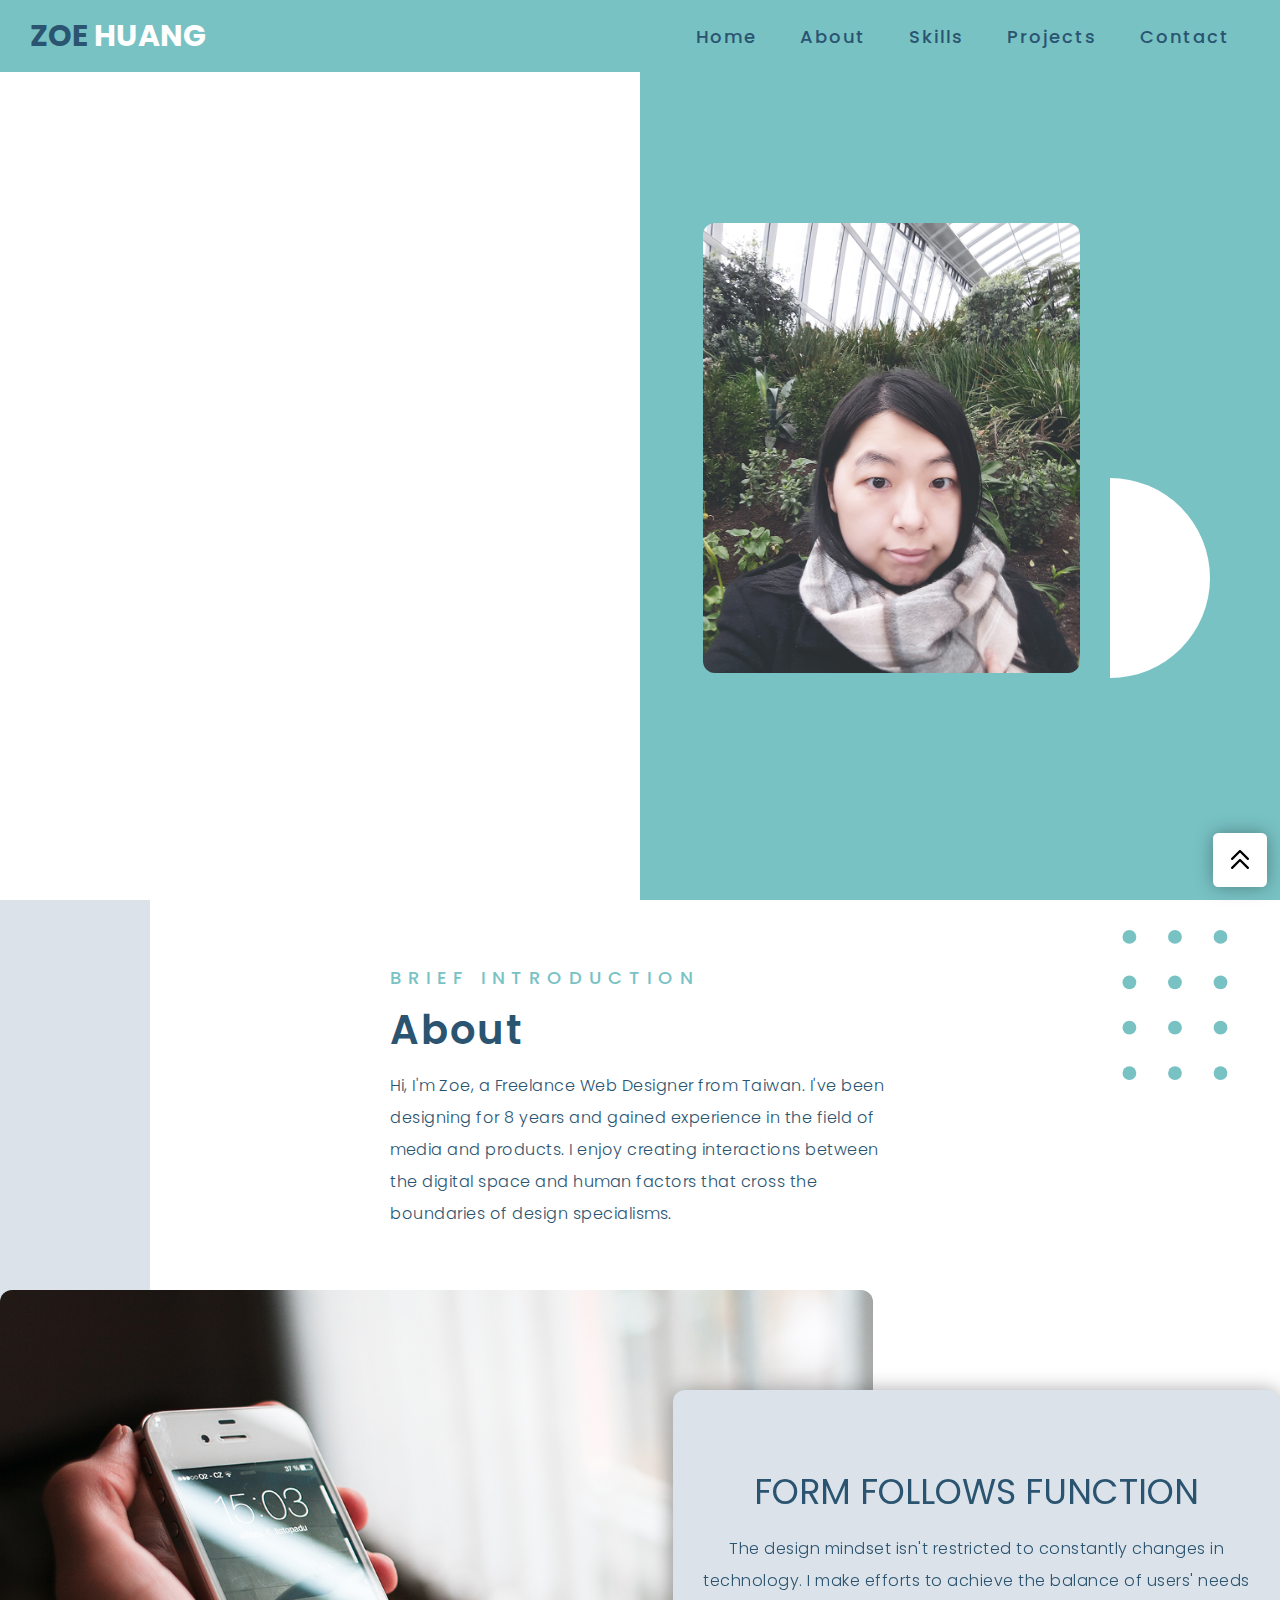
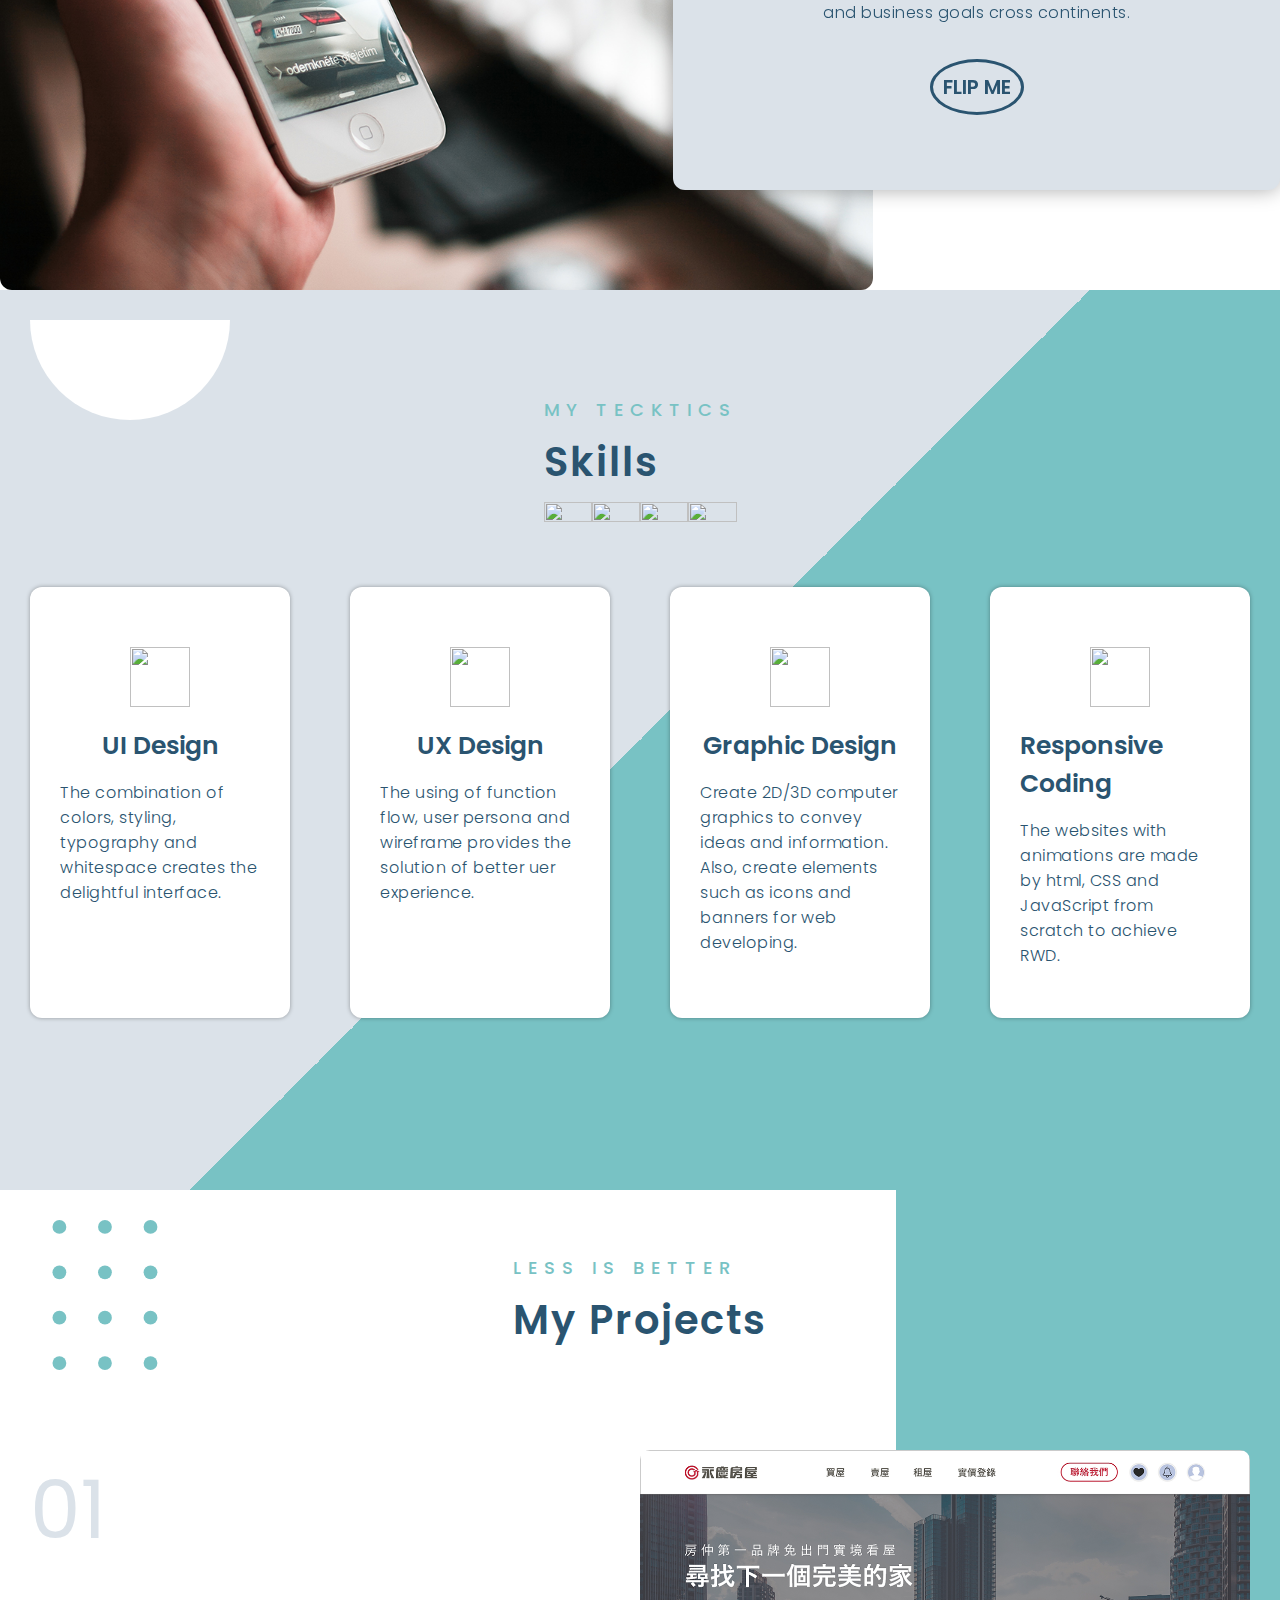
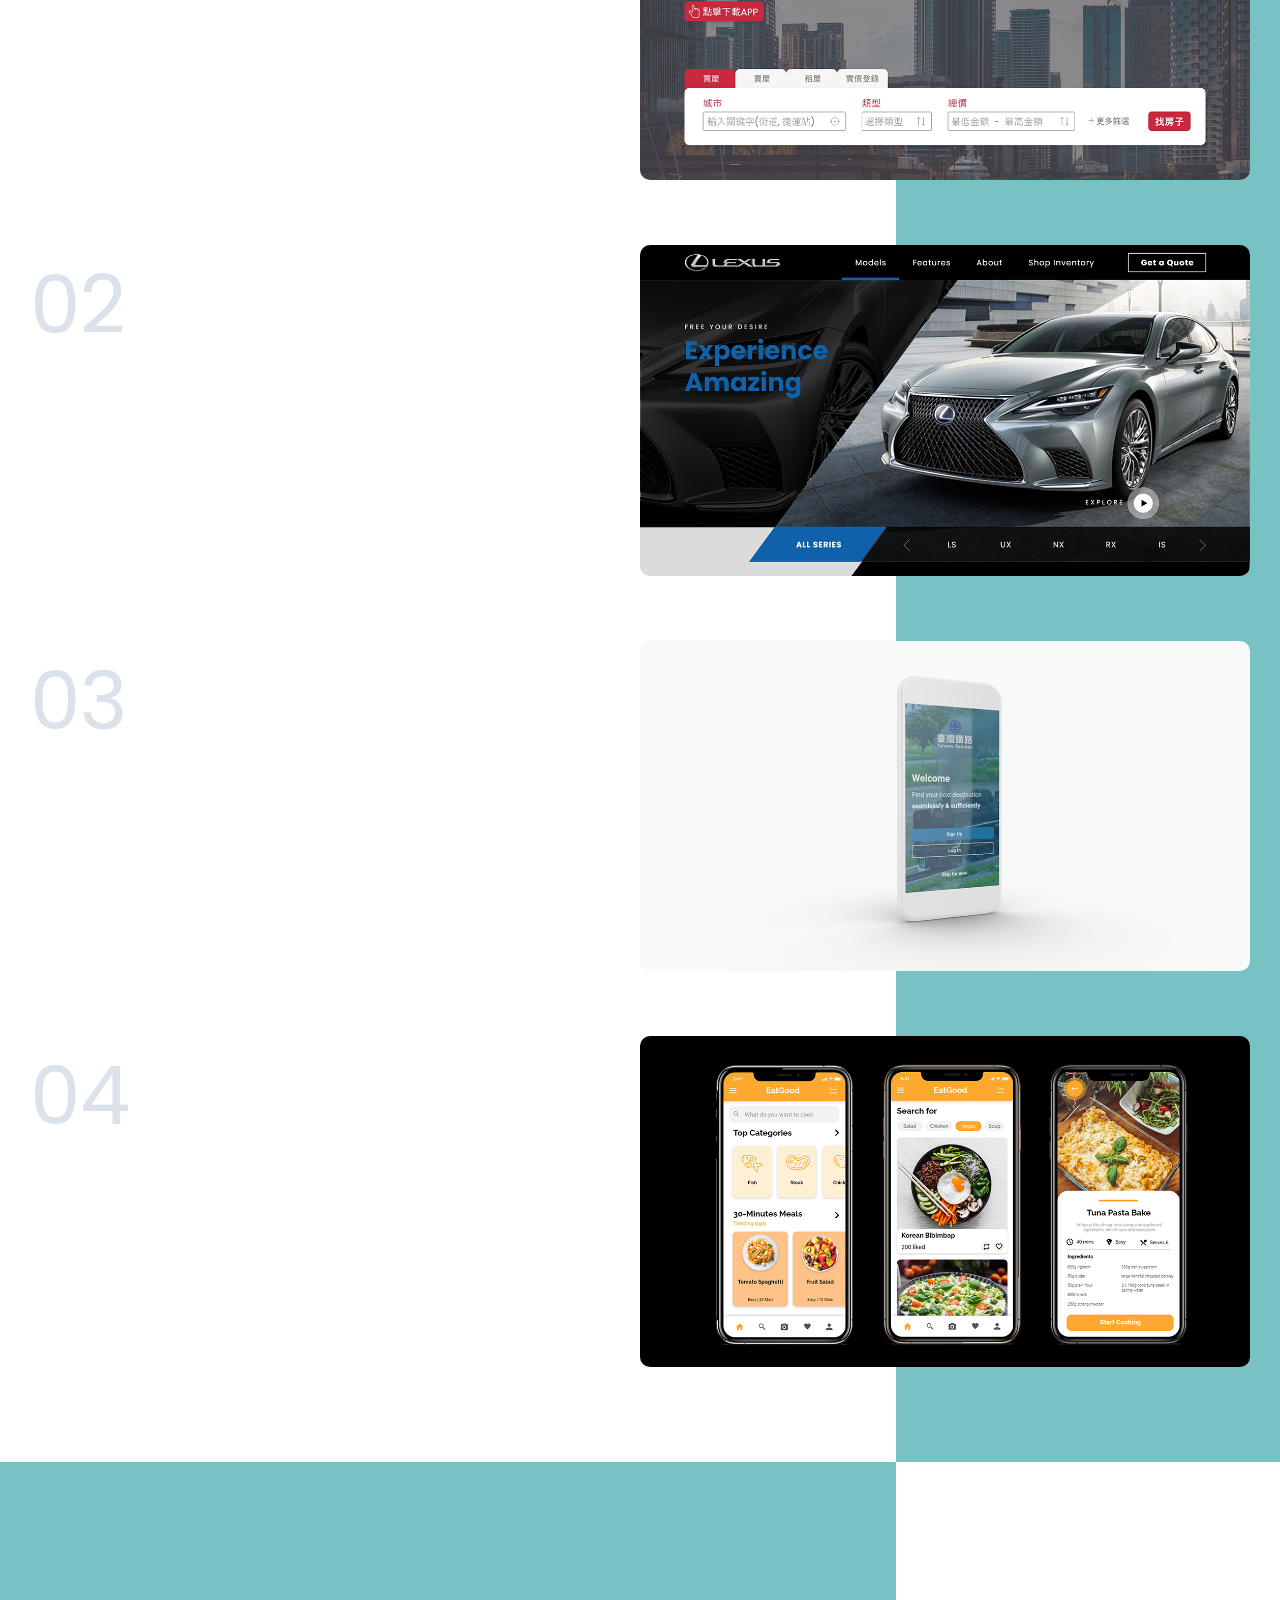
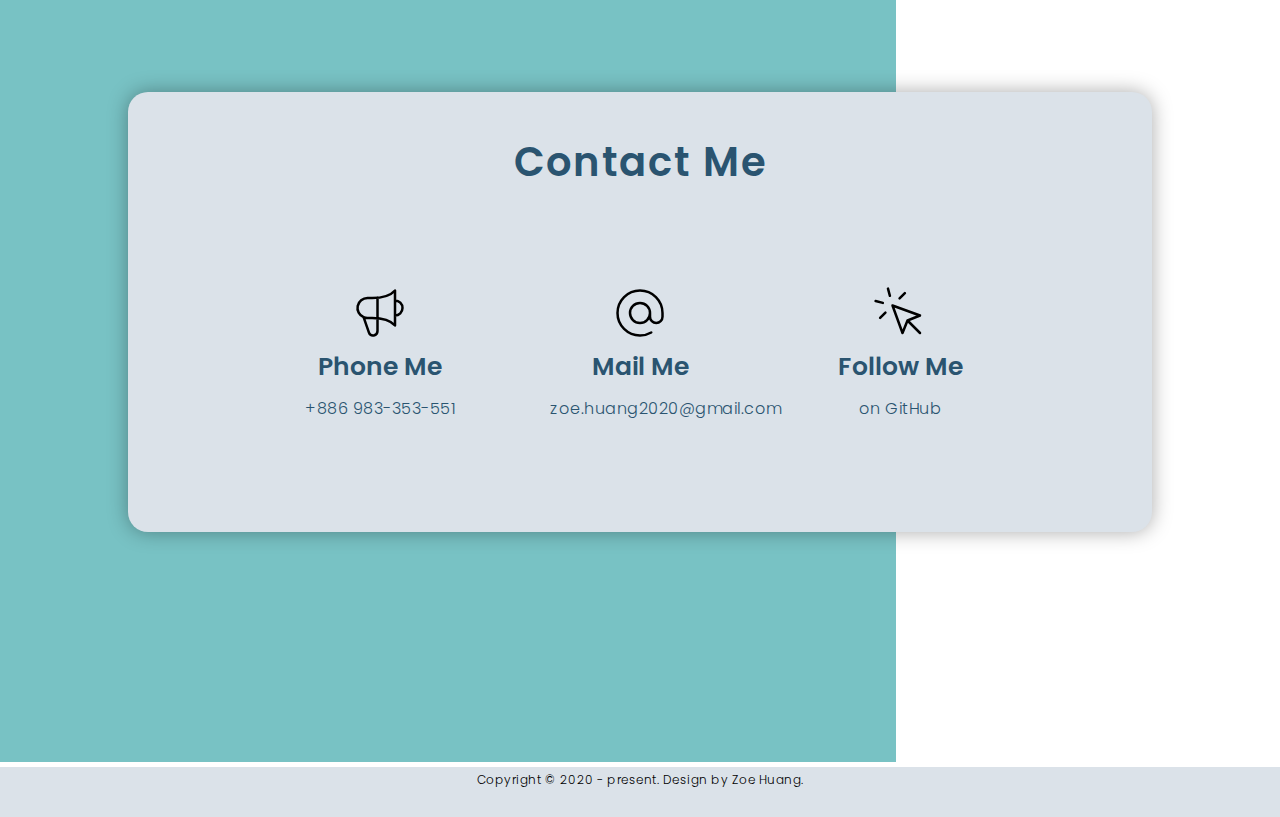
==== index.html @ 27d88fb4 "Add files via upload" ====
<!DOCTYPE html>
<html lang="en">
<head>
    <meta charset="UTF-8">
    <meta http-equiv="X-UA-Compatible" content="IE=edge">
    <meta name="viewport" content="width=device-width, initial-scale=1.0">
    <title>Zoe Huang | Web Designer</title>
    <link rel="stylesheet" href="style.css">
</head>
<body>
    <div class="scroll-top">
        <svg xmlns="http://www.w3.org/2000/svg" class="h-6 w-6" fill="none" viewBox="0 0 24 24" stroke="currentColor">
            <path stroke-linecap="round" stroke-linejoin="round" stroke-width="2" d="M5 11l7-7 7 7M5 19l7-7 7 7" />
          </svg>
    </div>
    <!-- Header Section -->
    <section id="header">
        <div class="header container">
            <div class="nav-bar">
                <div class="brand">
                    <a href="#hero"><h1><span>Zoe</span> Huang</h1></a>
                </div>
            </div>
            <div class="nav-list">
                <div class="hamburger"><div class="bar"></div></div>
                <ul>
                    <li><a href="#hero" data-after="Home">Home</a></li>
                    <li><a href="#about" data-after="About">About</a></li>
                    <li><a href="#skills"data-after="Skills">Skills</a></li>
                    <li><a href="#projects" data-after="Projects">Projects</a></li>
                    <li><a href="#contact" data-after="Contact">Contact</a></li>
                </ul>
            </div>
        </div>
    </section>
    <!-- End Header Section -->

    <!-- Hero Section -->
    <section id="hero">
        <div class="hero container">
            <div class="left">
                <p class="subheading">Get a creative solution</p>
                <h2 class="heading">
                    <div class="wrapper"><span>Extraordinary</span></div>
                    <div class="wrapper"><span>Web</span></div>
                    <div class="wrapper"><span>Experience</span></div>
                </h2>
                <p class="desc">Web Designer, UI/UX Designer, Graphic Designer
                </p>
                <div class="buttons">
                    <a class="cta" href="https://drive.google.com/file/d/1Hffxkh51W00naemEZfoEecvMXu5yJ0Yz/view?usp=sharing" target="_blank">下載履歷</a>
                    <a class="cta" href="https://drive.google.com/file/d/1Xxja9cWfTzgrudcEsv-G5lN_NQeD8hMG/view?usp=sharing" target="_blank">Download Resume</a>
                </div>    
            </div>
            <div class="right">
                <img src="./image/zoe.jpg" alt="Zoe">
            </div>
        </div>
    </section>
    <!-- End Hero Section -->

    <!-- About Section -->
    <section id="about">
        <div class="about container">
            <div class="about-top">
                <p class="subtitle">Brief introduction</p>
                <h1 class="section-title">About</h1>
                <p class="txt">Hi, I'm Zoe, a Freelance Web Designer from Taiwan. I've been designing for 8 years and gained experience in the field of media and products. I enjoy creating interactions between the digital space and human factors that cross the boundaries of design specialisms.
                </p>
                <img src="image/dots.svg" alt="dots">
            </div>
            <div class="about-bottom">
                <div class="about-img"><img src="image/img-app.jpg" alt="person"></div>
                
                <div class="card">
                    <div class="front-card">
                        <h2 class="about-title">Form follows function</h2>
                        <p class="txt">The design mindset isn't restricted to constantly changes in technology. I make efforts to achieve the balance of users' needs and business goals cross continents.
                        </p>
                        <a href="#" class="thirdly-btn">FLIP ME</a>  
                    </div>
                    <div class="back-card">
                        <h2 class="about-title">Design Process</h2>
                        <ul class="card-info">
                            <li>UI flow</li>
                            <li>&dArr;</li>
                            <li>Wireframe</li>
                            <li>&dArr;</li>
                            <li>Mockup</li>
                            <li>&dArr;</li>
                            <li>Prototype</li>
                        </ul>
                        <a href="#" class="thirdly-btn">FLIP ME</a> 
                    </div>
                </div>
            </div>
        </div>
    </section>
    <!-- End About Section -->

    <!-- Skills Section -->
    <section id="skills">
        <div class="skills container">
            <div class="skill-top">
                <p class="subtitle">My Tecktics</p>
                <h1 class="section-title">Skills</h1>
                <div class="icons">
                    <img src="https://img.icons8.com/color/60/000000/adobe-photoshop--v1.png"/>
                    <img src="https://img.icons8.com/color/60/000000/adobe-illustrator--v1.png"/>
                    <img src="https://img.icons8.com/color/60/000000/adobe-xd--v1.png"/>
                    <img src="https://img.icons8.com/color/60/000000/figma--v1.png"/>
                </div>
            </div>
            <div class="skill-bottom">
                <div class="skill-item">
                    <div class="icon"><img src="https://img.icons8.com/ios/100/000000/web.png"/></a></div>
                    <h2 class="item-title">UI Design</h2>
                    <p class="item-desc">The combination of colors, styling, typography and whitespace creates the delightful interface.</p>
                </div>

                <div class="skill-item">
                    <div class="icon"><img src="https://img.icons8.com/ios/100/000000/serial-tasks--v1.png"/></div>
                    <h2 class="item-title">UX Design</h2>
                    <p class="item-desc">The using of function flow, user persona and wireframe provides the solution of better uer experience.
                    </p>
                </div>

                <div class="skill-item">
                    <div class="icon"><img src="https://img.icons8.com/windows/100/000000/pen-2.png"/></div>
                    <h2 class="item-title">Graphic Design</h2>
                    <p class="item-desc">Create 2D/3D computer graphics to convey ideas and information. Also, create elements such as icons and banners for web developing.
                    </p>
                </div>

                <div class="skill-item">
                    <div class="icon"><img src="https://img.icons8.com/ios-filled/100/000000/mouse-left-click.png"/></div>
                    <h2 class="item-title">Responsive Coding</h2>
                    <p class="item-desc">The websites with animations are made by html, CSS and JavaScript from scratch to achieve RWD.
                    </p>
                </div>
            </div>
            
        </div>
    </section>
    <!-- End Skills Section -->

    <!-- Projects Section -->
    <section id="projects">
        <div class="projects container">
            <div class="project-top">
                <p class="subtitle">Less is better</p>
                <h1 class="section-title">My Projects</h1>
                <img src="image/dots.svg" alt="dots">
            </div>

            <div class="project-bottom">
                <div class="project-item">
                    <div class="project-info">
                        <p class="info-subtitle">Redesign</p>
                        <h2 class="info-title">
                            <div class="wrapper"><span>www.yungching.com.tw</span></div></h2>
                        <p class="info-desc">Turning the old websites of real easte company into a user friendly interface for sufficient searching and increase of accessibly to the targets.
                        </p>
                        <a href="project-1.html" class="secondery-btn">Learn More</a>  
                        <div class="code">01</div>
                    </div>
                    <div class="project-img"><img src="image/shot-p1.png" alt="project-1"></div>
                </div>

                <div class="project-item">
                    <div class="project-info">
                        <p class="info-subtitle">Redesign</p>
                        <h2 class="info-title">
                            <div class="wrapper"><span>www.lexus.com.tw</span></div></h2>
                        <p class="info-desc">Applying the concept of branding to present the speed motions and outstanding technology in the filed of automotive industry.</p>
                        <a href="project-2.html" class="secondery-btn">Learn More</a>   
                        <div class="code">02</div>
                    </div>
                    <div class="project-img"><img src="image/shot-p2.png" alt="project-2"></div>
                </div>

                <div class="project-item">
                    <div class="project-info">
                        <p class="info-subtitle">Redesign</p>
                        <h2 class="info-title">
                            <div class="wrapper"><span>Taiwan Railways Application</span></div></h2>
                        <p class="info-desc">Build up the functional map and information architecture to improve the searching and booking process efficiently.
                        </p>
                        <a href="project-3.html" class="secondery-btn">Learn More</a>   
                        <div class="code">03</div>
                    </div>
                    <div class="project-img"><img src="image/shot-p3.png" alt="project-3">
                    </div>
                </div>

                <div class="project-item">
                    <div class="project-info">
                        <p class="info-subtitle">UI Design</p>
                        <h2 class="info-title">
                            <div class="wrapper"><span>EatGood Application</span></div></h2>
                        <p class="info-desc">Design the interface of receipts sharing application with quick cooking guides for daily using. Combine with the interactions through social platform.
                        </p>
                        <a href="project-4.html" class="secondery-btn">Learn More</a>   
                        <div class="code">04</div>
                    </div>
                    <div class="project-img"><img src="image/shot-p4.png" alt="project-4">
                    </div>
                </div>
            </div>
        </div>
    </section>
    <!-- End Projects Section -->

    <!-- Contact Section -->
    <section id="contact">
        <div class="contact container">
            <div class="inside">
                <h1 class="section-title">Contact Me</h1>
                <div class="contact-items">
                    <div class="contact-item">
                        <div class="icon">
                            <svg xmlns="http://www.w3.org/2000/svg" class="h-6 w-6" fill="none" viewBox="0 0 24 24" stroke="currentColor">
                                <path stroke-linecap="round" stroke-linejoin="round" stroke-width="1" d="M11 5.882V19.24a1.76 1.76 0 01-3.417.592l-2.147-6.15M18 13a3 3 0 100-6M5.436 13.683A4.001 4.001 0 017 6h1.832c4.1 0 7.625-1.234 9.168-3v14c-1.543-1.766-5.067-3-9.168-3H7a3.988 3.988 0 01-1.564-.317z" />
                              </svg>
                        </div>
                        <div class="contact-info">
                            <h2 class="item-title">Phone Me</h2>
                            <p>+886 983-353-551</p>
                        </div>
                    </div>

                    <div class="contact-item">
                        <div class="icon">
                            <svg xmlns="http://www.w3.org/2000/svg" class="h-6 w-6" fill="none" viewBox="0 0 24 24" stroke="currentColor">
                                <path stroke-linecap="round" stroke-linejoin="round" stroke-width="1" d="M16 12a4 4 0 10-8 0 4 4 0 008 0zm0 0v1.5a2.5 2.5 0 005 0V12a9 9 0 10-9 9m4.5-1.206a8.959 8.959 0 01-4.5 1.207" />
                              </svg>
                        </div>
                        <div class="contact-info">
                            <h2 class="item-title">Mail Me</h2>
                            <p>zoe.huang2020@gmail.com</p>
                        </div>
                    </div>
    
                    <div class="contact-item">
                        <div class="icon">
                            <svg xmlns="http://www.w3.org/2000/svg" class="h-6 w-6" fill="none" viewBox="0 0 24 24" stroke="currentColor">
                                <path stroke-linecap="round" stroke-linejoin="round" stroke-width="1" d="M15 15l-2 5L9 9l11 4-5 2zm0 0l5 5M7.188 2.239l.777 2.897M5.136 7.965l-2.898-.777M13.95 4.05l-2.122 2.122m-5.657 5.656l-2.12 2.122" />
                              </svg>
                        </div>
                        <div class="contact-info">
                            <h2 class="item-title">Follow Me</h2>
                            <p>on GitHub</p>
                        </div>
                    </div>    
                </div>
            </div>

        </div>
    </section>
    <!-- End Contact Section -->
    <footer class="footer">
        <p>Copyright © 2020 - present. Design by Zoe Huang.</p>
    </footer>
    <script src="app.js"></script>


</body>
</html>
---- style.css ----
@import url("https://fonts.googleapis.com/css2?family=Poppins:wght@300;400&display=swap");
:root{
    --primary-color: #78C2C4;
    --secondary-blue: #2a5470;
	--secondary-gray: #dbe2e9;
	--body-bg: #ffffff;
}
/* Global Style */
*{
    padding: 0;
    margin: 0;
    box-sizing: border-box;
}
html{
    font-family: 'poppins', Arial;
    font-size: 10px;
    scroll-behavior: smooth;
    overflow-x: hidden;
}
body{
    background-color: white;
    min-height: calc(100% - 50px);
}
.scroll-top{
    height: 60px;
    width: 60px;
    background-color: white;
    position: fixed;
    bottom: 10px;
    right: 10px;
    cursor: pointer;
    border-radius: 6px;
    box-shadow: 0px 0px 20px rgba(0, 0, 0, 0.336);
    transform: scale(0.9);
    transition: 0.3s ease-in-out transform;
    display: flex;
    align-items: center;
    justify-content: center;
    z-index: 1000;
}
.scroll-top svg {
    width: 50%;
    color: black;
    pointer-events: none;
}
.scroll-top:hover {
    transform: scale(1);
    transition: 0.3s ease-in-out transform;
}
img{
    width: 100%;
    height: 100%;
    object-fit: cover;
}
a{
    text-decoration: none;
    color: black;
}
p{
    font-size: 1.6rem;
    margin-top: 5px;
    line-height: 2.5rem;
    font-weight: 300;
    letter-spacing: .05rem;
    color: var(--secondary-blue);
}
p.subtitle{
    font-size: 1.8rem;
    font-weight: 500;
    text-transform: uppercase;
    letter-spacing: .7rem;
    color: var(--primary-color);
}
.container{
    min-height: 100vh;
    width: 100%;
    display: flex;
    justify-content: center;
    align-items: center; 
}
.section-title{
    font-size: 4rem;
    font-weight: 600;
    color: var(--secondary-blue);
    margin-top: 10px;
    margin-bottom: 10px;
    letter-spacing: .2rem;
    text-align: left;
}

.cta{
    display: inline-block;
    color: var(--primary-color);
    padding: 5px 10px;
    border: 2px solid var(--primary-color);
    background-color: white;
    font-size: 2.5rem;
    text-transform: uppercase;
    margin-top: 30px;
    transition: .3s ease;
    transition-property: white, color;
}
.cta:hover{
    color: white;
    background-color: var(--primary-color);
}
.primary-btn{
    display: inline-block;
    background-color: var(--primary-color);
    color: white;
    font-size: 1.8rem;
    padding: .6em 1.6em;
    border-radius: 50px;
    box-shadow: 0px 0px 5px 0 #0000002c;
}
.primary-btn:hover{
    background-color: var(--secondary-blue);
    box-shadow: 0px 0px 20px 0 #0000002c;
}
.secondery-btn{
    display: inline-block;
    background-color: transparent;
    color: var(--primary-color);
    font-size: 2rem;
    font-weight: 600;
    padding: .5em 0;
    position: relative;
    opacity: 0;
    animation: fade .3s ease-in forwards;
    animation-delay: 1s;
}
.secondery-btn:hover{
    border-bottom: 5px solid var(--primary-color);
}

/* Case */
.back-btn{
    position: relative;
    left: 0;
    top: 0;
    width: 50px;
    height: 50px;
}
.back-btn p{
    opacity: 0;
}
.back-btn:hover{
    transform: scale(1.1);
    transition: .3s ease-in-out transform;
}
.back-btn:hover p{
    color: black;    
    opacity: 1;
    transition: .3s ease-in-out opacity;
}
#case .container{
    display: flex;
    flex-direction: column;
    justify-content: center;
    align-items: center;
}
#case .container .top{
    display: flex;
    flex-direction: column;
    justify-content: center;
    align-items: center;
    text-align: center;
    width: 80%;
    margin-top: 100px;
    margin-bottom: 100px; 
}
#case .container .bottom{
    width: 90%;
}
.case-title{
    font-size: 5rem;
    font-weight: 500;
    margin-bottom: 20px;
    color: var(--primary-color);
}
h1.case-subtitle{
    display: flex;
    flex-direction: row;
    justify-content: space-around;
    padding: 10px;
    margin: 10px;
}
p.case-desc{
    padding: 0 60px;
    line-height: 2em;
    margin-bottom: 100px;
    text-align: left;
}
/*.tag{
    width: 100px;
    height: 30px;
    background-color: var(--secondary-gray);
    border-radius: 15px;
    display: flex;
    justify-content: center;
    align-items: center;
    font-size: 1.5rem;
    font-weight: 400;
}*/
/* End Case */





/* Header */
#header .header{
    position: fixed;
    z-index: 1000;
    top: 0;
    left: 0;
    width: 100vw;
    height: auto;
    min-height: 8vh;
    background-color: var(--primary-color);
    transition: .3s ease white;
}
#header .container{
    padding: 0 30px;
    margin: 0 auto;
}
#header .nav-bar{
    display: flex;
    align-items: center;
    justify-content: space-between;
    width: 100%;
    height: 100%;
    max-width: 1300px;
}

#header .nav-list ul{
    list-style: none;
    position: absolute;
    background-color: var(--primary-color);
    width: 100vw;
    height: 100vh;
    left: 100%;
    top: 0;
    display: flex;
    flex-direction: column;
    align-items: center;
    justify-content: center;
    z-index: 1;
    overflow-x: hidden;
    transition: .5s ease left;
}

#header .nav-list ul.active{
    left: 0%;
}
#header .nav-list ul a{
    font-size: 2.5rem;
    font-weight: 500;
    letter-spacing: .2rem;
    text-decoration: none;
    color: var(--secondary-blue);
    padding: 20px;
    display: block;
}
#header .nav-list ul a::after{
    content: attr(data-after);
    position: absolute;
    top: 50%;
    left: 50%;
    transform: translate(-50%, -50%) scale(0);
    color: rgba(240, 240, 255, 0.1);
    font-size: 12rem;
    letter-spacing: 50px;
    z-index: -1;
    transition: .3s ease letter-spacing;
}
#header .nav-list ul li:hover a::after{
    transform: translate(-50%, -50%) scale(1);
    letter-spacing: initial;
} 
#header .nav-list ul li:hover a{
    color: white;
    font-weight: 600;
}

#header .hamburger{
    height: 60px;
    width: 60px;
    display: inline-block;
    border: 3px solid white;
    z-index: 100;
    display: flex;
    align-items: center;
    justify-content: center;
    position: relative;
    cursor: pointer;
    transform: scale(.8);
    margin-right: 20px;
}
#header .hamburger::after{
    content: '';
    position: absolute;
    height: 100%;
    width: 100%;
    border: 3px solid white;
    animation: hamburger_pulse 1s ease infinite;
}
#header .hamburger .bar{
    position: relative;
    height: 2px;
    width: 30px;
    background-color: white;
    z-index: -1;
}
#header .hamburger .bar::after,
#header .hamburger .bar::before{
    content: '';
    position: absolute;
    height: 100%;
    width: 100%;
    background-color: white;
    left: 0;
    transition: .3s ease;
    transition-property: top, bottom;
} 
#header .hamburger .bar::after{
    top: 8px;
}
#header .hamburger .bar::before{
    bottom: 8px;
}
#header .hamburger.active .bar::before{
    bottom: 0;
}
#header .hamburger.active .bar::after{
    top: 0;
}
.brand h1{
    color: white;
    font-size: 3rem;
    text-transform: uppercase;
}
.brand h1 span{
    color: var(--secondary-blue);
    font-size: 3rem;
    text-transform: uppercase;
}
/* End Header */

/* Hero */
#hero{
    height: 100vh;
    width: 100%;
    padding-bottom: 10rem;
    position: relative;
    background: linear-gradient(90deg,white 50%, #78C2C4 50%);
}
#hero .container{
    display: flex;
    justify-content: space-evenly;
    align-items: center;
    padding: 0 30px;
    width: 100%;
    margin: 0 auto;
    max-width: 1000px;
}
#hero .container .left{
    flex: 8;
}
#hero .container .right{
    flex: 6;
    padding: 0 30px;
    position: relative;
}
#hero .container .right:after{
    content: '';
    position: absolute;
    width: 200px;
    height: 200px;
    border-radius: 50%;
    bottom: 0;
    right: -100px;
    background: linear-gradient(90deg, transparent 50%, white 50%);
    z-index: 1;
}
#hero .container .right img{
    width: 100%;
    height: 450px;
    object-fit: cover;
    object-position: 50% 80%;
    border-radius: 12px;
}

#hero .left .subtitle{
    font-size: 1.8rem;
    font-weight: 500;
    text-transform: uppercase;
    color: var(--primary-color);
    opacity: 0;
    animation: fade .3s ease-in forwards;
    animation-delay: 1s;
}
#hero .left .heading{
    font-size: 6rem;
    font-family: 'Montserrat', sans-serif;
    font-weight: 900;
    color: var(--secondary-blue);
}
p.subheading{
    font-size: 1.8rem;
    font-weight: 500;
    text-transform: uppercase;
    letter-spacing: .7rem;
    color: var(--primary-color);
    opacity: 0;
    animation: fade .3s ease-in forwards;
    animation-delay: 1s;
}
#hero .left .heading .wrapper{
    display: block;
    overflow: hidden;
}
#hero .left .heading .wrapper span{
    position: relative;
    bottom: -70px;
    animation: reveal 1s ease-in-out forwards;
}
#hero .left .desc{
    margin-top: 2.5rem;
    max-width: 400px;
    font-size: 1.6rem;
    color: var(--secondary-blue);
    opacity: 0;
    animation: fade .3s ease-in forwards;
    animation-delay: 1s;
}
#hero .left .buttons{
    margin-top: 3rem;
    display: flex;
    align-items: center;
    justify-content: flex-start;
    gap: 2rem;
    opacity: 0;
    animation: fade .3s ease-in forwards;
    animation-delay: 1s;
}
/* End Hero */

/*about Section */
#about .container{
    flex-direction: column;
    text-align: left;
    margin: 0 auto;
    padding-top: 30px;
    position: relative;
}
#about .container .about-top{
    max-width: 500px;
    margin-top: 30px;
    margin-bottom: 30px;
}
#about .container .about-top img{
    width: 150px;
    height: 150px;
    top: 30px;
    right: 30px;
    position: absolute;  
}

#about .container .about-bottom{
    width: 100%;
    max-width: 1300px;
    display: flex;
    margin: 0 auto;
    justify-content: flex-start;
    align-items: center;
}
#about .container .about-bottom .about-img{
    width: 90%;
    height: 600px;
    margin-right: -200px;
}
#about .container .about-bottom .about-img::after{
    content: '';
    position: absolute;
    width: 150px;
    height: 600px;
    background-color: var(--secondary-gray);
    top: 0;
    left: 0;
    z-index: -1;
}
#about .container .about-bottom .about-img img{
    width: 100%;
    height: 100%;
    object-fit: cover;
    vertical-align: middle;
    border-radius: 12px;
}
#about .container .card {
	height: 400px;
	width: 800px;
	position: relative;
	transform-style: preserve-3d;
	transition: .3s ease all;
}
#about .container .about-bottom:hover .card {
	transform: rotateY(180deg);
}
#about .container .about-bottom:hover .about-title,
#about .container .about-bottom:hover .card-info, 
#about .container .about-bottom:hover p.txt{
    color: white;
}

.thirdly-btn{
    display: inline-block;
    background-color: transparent;
    color: var(--secondary-blue);
    border: 3px solid var(--secondary-blue);
    border-radius: 50%;
    font-size: 2rem;
    font-weight: 600;
    padding: .5em;
}
#about .container .about-bottom:hover .thirdly-btn{
    color: white;
    border: 3px solid white;
}
#about .container .card .front-card {
	position: absolute;
	height: 100%;
	width: 100%;
	right: 0;
	top: 0;
    background-color: var(--secondary-gray);
    border-radius: 12px;
    box-shadow: 0px 0px 20px rgba(0, 0, 0, 0.336);
	backface-visibility: hidden;
	display: flex;
	flex-direction: column;
	align-items: center;
	justify-content: center;
	padding: 20px;
	text-align: center;
}
#about .container .card .back-card {
	position: absolute;
	height: 100%;
	width: 100%;
	right: 0;
	top: 0;
	background-color:var(--primary-color);
    border-radius: 12px;
    box-shadow: 0px 0px 20px rgba(0, 0, 0, 0.336);
	transform: rotateY(180deg);
	backface-visibility: hidden;
	display: flex;
	flex-direction: column;
	align-items: center;
	justify-content: center;
	padding: 20px;
	text-align: center;
}
#about .container .card-info{
    list-style: none;
    display: flex;
    flex-direction: column;
    align-items: center;
    justify-content: center;
    font-size: 2rem;
    font-weight: 500;
    padding-bottom: 20px;
}
h2.about-title{
    color: var(--secondary-blue);
    text-transform: uppercase;
    font-size: 3.5rem;
    font-weight: 400;
    margin-bottom: 10px;
}
p.txt{
    line-height: 2em;
    margin-bottom: 30px;
}

/* End about ction */

/* Skills Section */
#skills .container{
    padding-top: 30px;
    display: flex;
    flex-direction: column;
    text-align: left;
    justify-content: center;
    align-items: center;
    background: linear-gradient(-45deg, #78C2C4 50%,#dbe2e9 50% );
    position: relative;
}
#skills .container .skill-top{
    max-width: 500px;
    margin-top: 30px;
    margin-bottom: 30px;
}
#skills .container .skill-top .icons{
    display: flex;
    justify-content: row;
}
#skills .container .skill-top:after{
    content: '';
    position: absolute;
    width: 200px;
    height: 200px;
    border-radius: 50%;
    top: -70px;
    left: 30px;
    background: linear-gradient(180deg, transparent 50%, white 50%);
    z-index: 1;
}
#skills .container .skill-bottom{
    width: 100%;
    display: flex;
    flex-direction: row;
    justify-content: space-evenly;
    margin: 0 auto;
    margin-bottom: 100px;
}
#skills .container .skill-item{
    width: 90%;
    margin: 30px;
    padding: 30px;
    padding-top: 60px;
    border-radius: 12px;
    display: flex;
    flex-direction: column;
    justify-content: flex-start;
    align-items: center;
    text-align: left;
    box-shadow: 0px 0px 4px rgba(0, 0, 0, 0.336);
    transition: .3s ease box-shadow;
    position: relative;
    background-color: white;
}
#skills .container .skill-item:hover{
    box-shadow: 0px 0px 20px rgba(0, 0, 0, 0.336);
}
#skills .container .skill-item .icon{
    width: 60px;
    height: 60px;
    margin-bottom: 20px;
}
#skills .container .skill-item img{
    width: 100%;
    height: 100%;
}
#skills .container .skill-item .item-desc{
    margin-bottom: 20px;
}

h2.item-title{
    color: var(--secondary-blue);
    font-size: 2.5rem;
    font-weight: 600;
    margin-bottom: 1rem;
}

/* End Skills Section */
/* Projects Section */
#projects .container{
    flex-direction: column;
    text-align: left;
    margin: 0 auto;
    padding-top: 30px;
    background: linear-gradient(90deg,transparent 70%, #78C2C4 30%);
    position: relative;
}
#projects .container .project-top{
    max-width: 500px;
    margin-top: 30px;
    margin-bottom: 30px;
}
#projects .container .project-top img{
    width: 150px;
    height: 150px;
    top: 30px;
    left: 30px;
    position: absolute;
}
#projects .container .project-bottom{
    display: flex;
    flex-direction: column;
    justify-content: center;
    align-items: center;
    padding: 30px;
    margin-top: 30px;
}
#projects .project-bottom .project-item{
    display: flex;
    justify-content: space-evenly;
    flex-direction: row;
    text-decoration: left;
    margin-bottom: 60px;
}
#projects .project-bottom .project-item .project-info{
    max-width: 600px;
    width: 100%;
    margin-bottom: 30px;
    position: relative;
}
#projects .project-bottom .project-item .code{
    content: '';
    position: absolute;
    left: 0;
    top: 0;
    color: var(--secondary-gray);
    font-size: 8rem;
    z-index: -1;
    animation: reveal 1s ease-in-out forwards;
}
#projects .project-bottom .project-item .project-info{
    max-width: 90%;
}
#projects .project-bottom .project-item .project-info .info-desc{
    margin-bottom: 30px;
    padding-right: 60px;
    line-height: 3rem;
    opacity: 0;
    animation: fade .3s ease-in forwards;
    animation-delay: 1s;
}
#projects .project-img{
    width: 100%;
    height: 100%;
    vertical-align: middle;
    flex-basis: 100%;
    object-fit: cover;
    border-radius: 10px;
}
#projects .project-img img{
    border-radius: 10px;
}
#projects .project-img:hover img{
    transform: scale(1.05);
    transition: 0.3s ease-in-out transform;
    box-shadow: 0px 0px 20px rgba(0, 0, 0, 0.336);
}
/*#projects .project-img h3{
    width: 100%;
    padding: 20px;
    position: absolute;
    background-color: var(--secondary-gray);
    opacity: 0.8;
    color: black;
    bottom: -70px;
    font-weight: 300;
    font-size: 2rem;
    transition: .5s ease-in-out bottom;
}
#projects .project-img:hover h3{
    bottom: 0;
}*/
p.info-subtitle{
    color: var(--secondary-blue);
    text-transform: uppercase;
    font-size: 1.8rem;
    font-weight: 500;
    letter-spacing: .7rem;
    opacity: 0;
    animation: fade .3s ease-in forwards;
    animation-delay: 1s;
}
h2.info-title{
    color: black;
    font-size: 2.5rem;
    font-weight: 600;
    margin-bottom: 60px;
}
h2.info-title .wrapper{
    display: block;
    overflow: hidden;
}
h2.info-title span{
    position: relative;
    bottom: -70px;
    animation: reveal 1s ease-in-out forwards;
}

/* End Projects Section */

/* Contact Section */
#contact{
    background: linear-gradient(90deg, #78C2C4 70%, transparent 30%);
}
#contact .contact{
    max-width: 1300px;
    max-height: 80%;
    margin: 0 auto;
}
#contact .container .inside{
    background-color: var(--secondary-gray);
    width: 80%;
    height: 100%;
    margin: 0 auto;
    display: flex;
    flex-direction: column;
    justify-content: space-around;
    align-items: center;
    border-radius: 20px;
    box-shadow: 0px 0px 20px rgba(0, 0, 0, 0.336);
    padding: 30px;
}
#contact .container .inside .contact-items{
    display: flex;
    flex-direction: row;
    align-items: center;
    justify-content: space-around;
    height: 300px;
    margin: 0 auto;
}
#contact .contact-items .contact-item{
    text-align: center;
    align-items: center;
    max-width: 300px;
    width: 200px;
    padding: 10px;
    margin: 0 30px;
}
#contact .icon svg{
    width: 60px;
    height: 60px;
}
#contact .icon svg:hover{
    color: var(--primary-color);
    transform: scale(1.2);
}
/* End Contact Section */
.footer{
    height: 50px;
    background-color: var(--secondary-gray);
}
.footer p{
    font-size: 1.2rem;
    display: flex;
    justify-content: center;
    align-items: center;
    color: black;
}


/* Animation */
@keyframes reveal {
	0% {
		bottom: -70px;
	}
	100% {
		bottom: 0px;
	}
}
@keyframes fade {
	0% {
		opacity: 0;
	}
	100% {
		opacity: 1;
	}
}
/* Animation */

/* Media Query For Tablet */
@media only screen and (max-width: 768px){
    html{
        font-size: 9px;
    }
    #header .container{
        padding: 0 30px;
    }

    /* Hero */
    #hero{
        background: linear-gradient(0deg,white 50%, #78C2C4 50%);
    }
    #hero .container{
        flex-direction: column-reverse;
    }
    #hero .container .right{
        text-align: center;
        width: 60%;
    }
    #hero .container .right img{
        width: 100%;
        height: 400px;
    }
    #hero .container .right::after{
        display: none;
    }
    #hero .container .left{
        text-align: center;
        padding-right: 0;
        width: 100%;
        height: fit-content;
    }
    #hero .left .buttons{
        justify-content: center;
    }
    #hero .container .left .heading{
        font-size: 3.5rem;
        margin: 0 auto;
    }
    #hero .container .left .desc{
        margin: 0 auto;
        margin-top: 2rem;
    }
    .cta{
        font-size: 2rem;
        padding: 10px 30px;
    }
    h1.section-title{
        font-size: 4.5rem;
        font-weight: 600;
    }
    #hero h1{
        font-size: 6rem;
    }
    /* End Hero */
    /* About */
    #about .container{
        margin-top: 200px;
        padding-top: 30px;
        display: flex;
        text-align: center;
        flex-direction: column;
        align-items: center;
        justify-content: center;
        min-height: 20vh;
    }
    #about .container .subtitle,
    #about .container .section-title{
        text-align: center;
    }
    #about .container .about-top img{
        display: none;
    }
    #about .container .about-bottom{
        flex-direction: column;
        width: 100%;
        margin: 0 auto;
    }
    #about .container .about-bottom .about-img{
        width: 100%;
        height: 400px;
        margin: 0 auto;
    }
    #about .container .about-bottom .card{
        width: 90%;
        margin: 30px 0;
        margin-top: -100px;
    }
    /* End About */

    /* Skills */
    #skills .container{
        padding-top: 30px;
        display: flex;
        flex-direction: column;
        align-items: center;
        justify-content: center;
        min-height: 20vh;
    }
    #skills .container .subtitle,
    #skills .container .section-title{
        text-align: center;
    }
    #skills .container .skill-bottom{
        flex-direction: column;
    }
    #skills .container .skill-bottom .skill-item{
        margin-bottom: 60px;
    }
    #skills .container .skill-top:after{
        display: none;
    }
    /* End Skills */

    /* Projects */
    #projects .container{
        padding-top: 30px;
        display: flex;
        flex-direction: column;
        align-items: center;
        justify-content: center;
        min-height: 20vh;
    }
    #projects .container .project-top{
        width: 100%;
    }
    #projects .container .project-top img{
        display: none;
    }
    #projects .container .subtitle,
    #projects .container .section-title{
        text-align: center;
    }
    #projects .container .project-bottom .project-item{
        display: flex;
        flex-direction: column;
        justify-content: center;
        align-items: center;
    }
    #projects .project-bottom .project-item .project-info .info-desc{
        padding: 0;
    }
    #projects .container .project-bottom .project-item .project-img{
        width: 90%;
        margin: 30px 0;
    }
    #projects .container .project-bottom .project-item .project-info{
        width: 100%;
        margin-bottom: 30px;
    }
    /* End Projects */
    /* Contact */
    #contact .container .inside .contact-items{
        display: flex;
        flex-direction: column;
        height: 500px;
    }
    /* End Contact */
    #case .container .top{
        width: 100%;
    }
    p.case-desc{
        margin-bottom: 30px;
    }


}
/* Media Query For Tablet */


/* Media Query For Desktop */
@media only screen and (min-width:1200px){
    #header .hamburger{
        display: none;
    }
    #header .nav-list ul{
        position: initial;
        display: block;
        height: auto;
        width: fit-content;
        background-color: transparent;
        white-space: nowrap;
    }
    #header .nav-list ul li{
        display: inline-block;
    }
    #header .nav-list ul li a{
        font-size: 1.8rem;
    }
    #header .nav-list ul a::after{
        display: none;
    }
    #about .about-bottom .about-item{
        flex-basis: 22%;
        margin: 1.5%;
    }
}
/* End Media Query For Desktop */
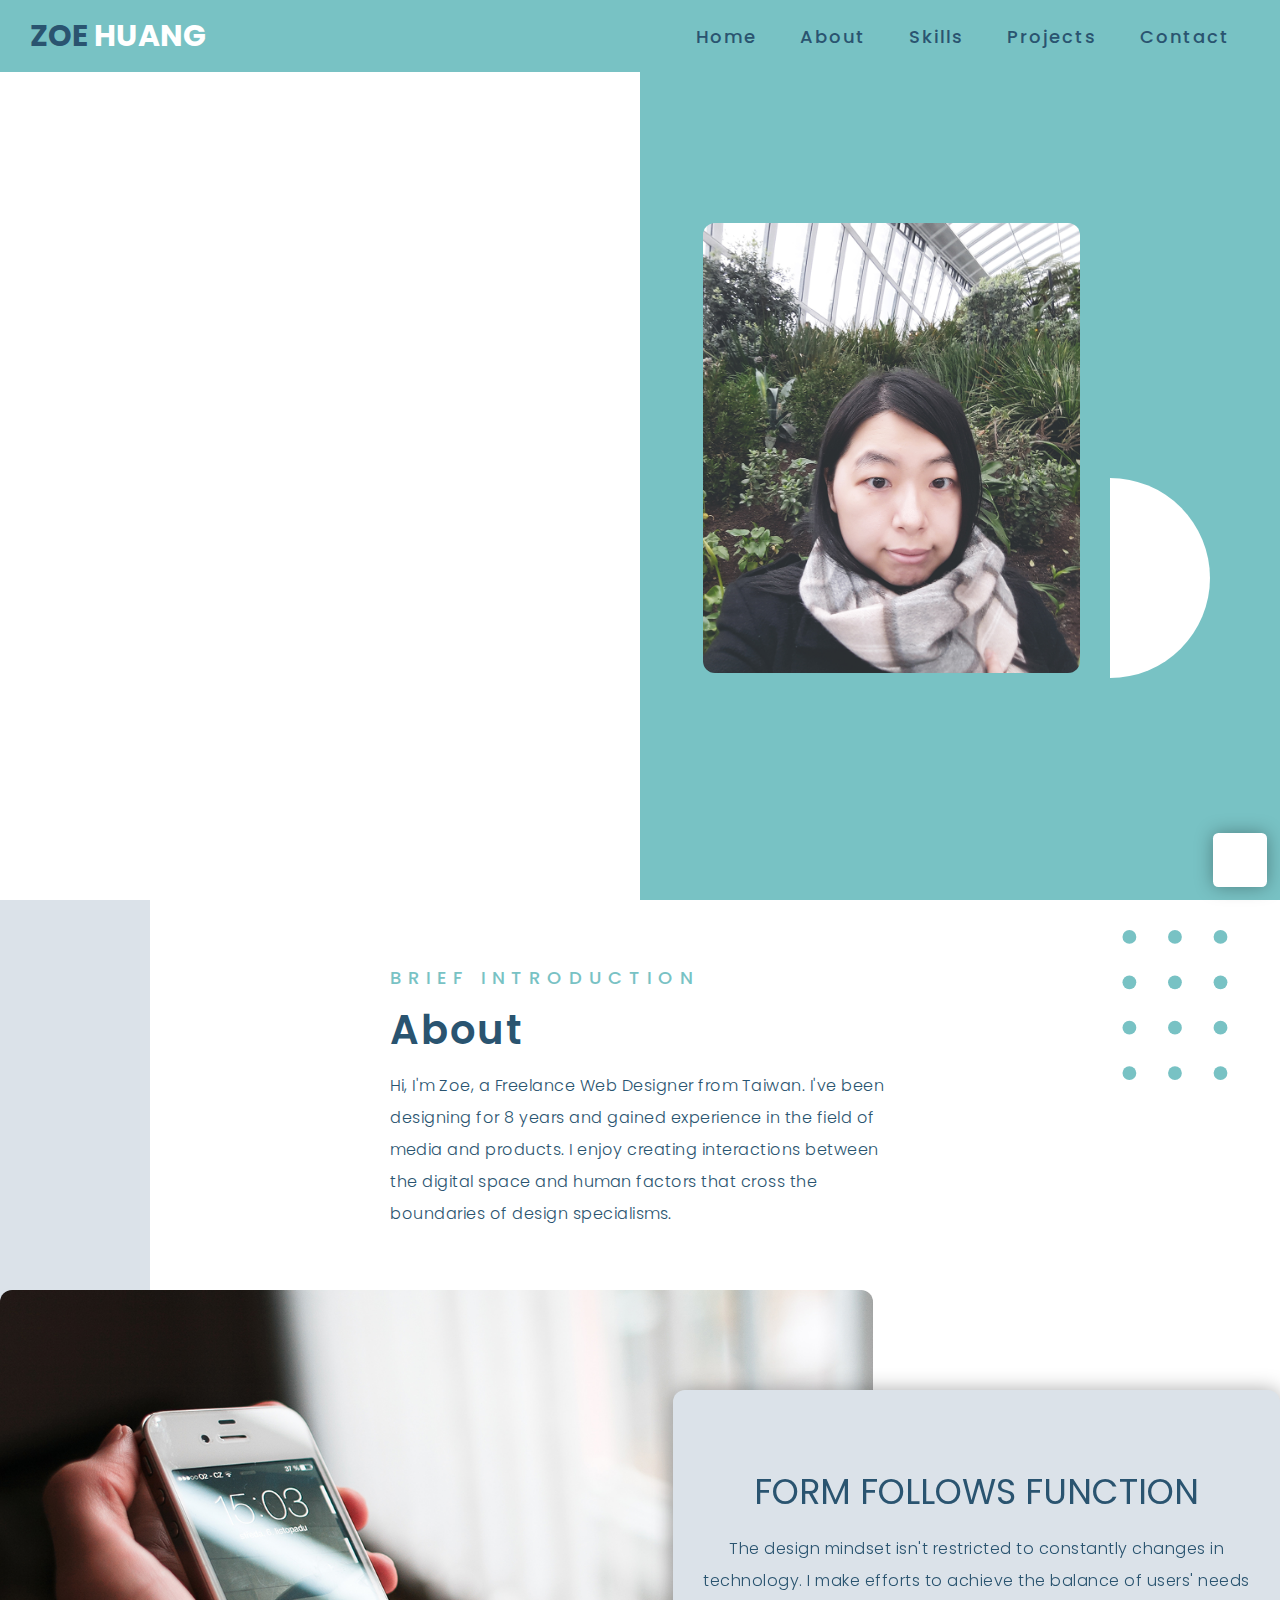
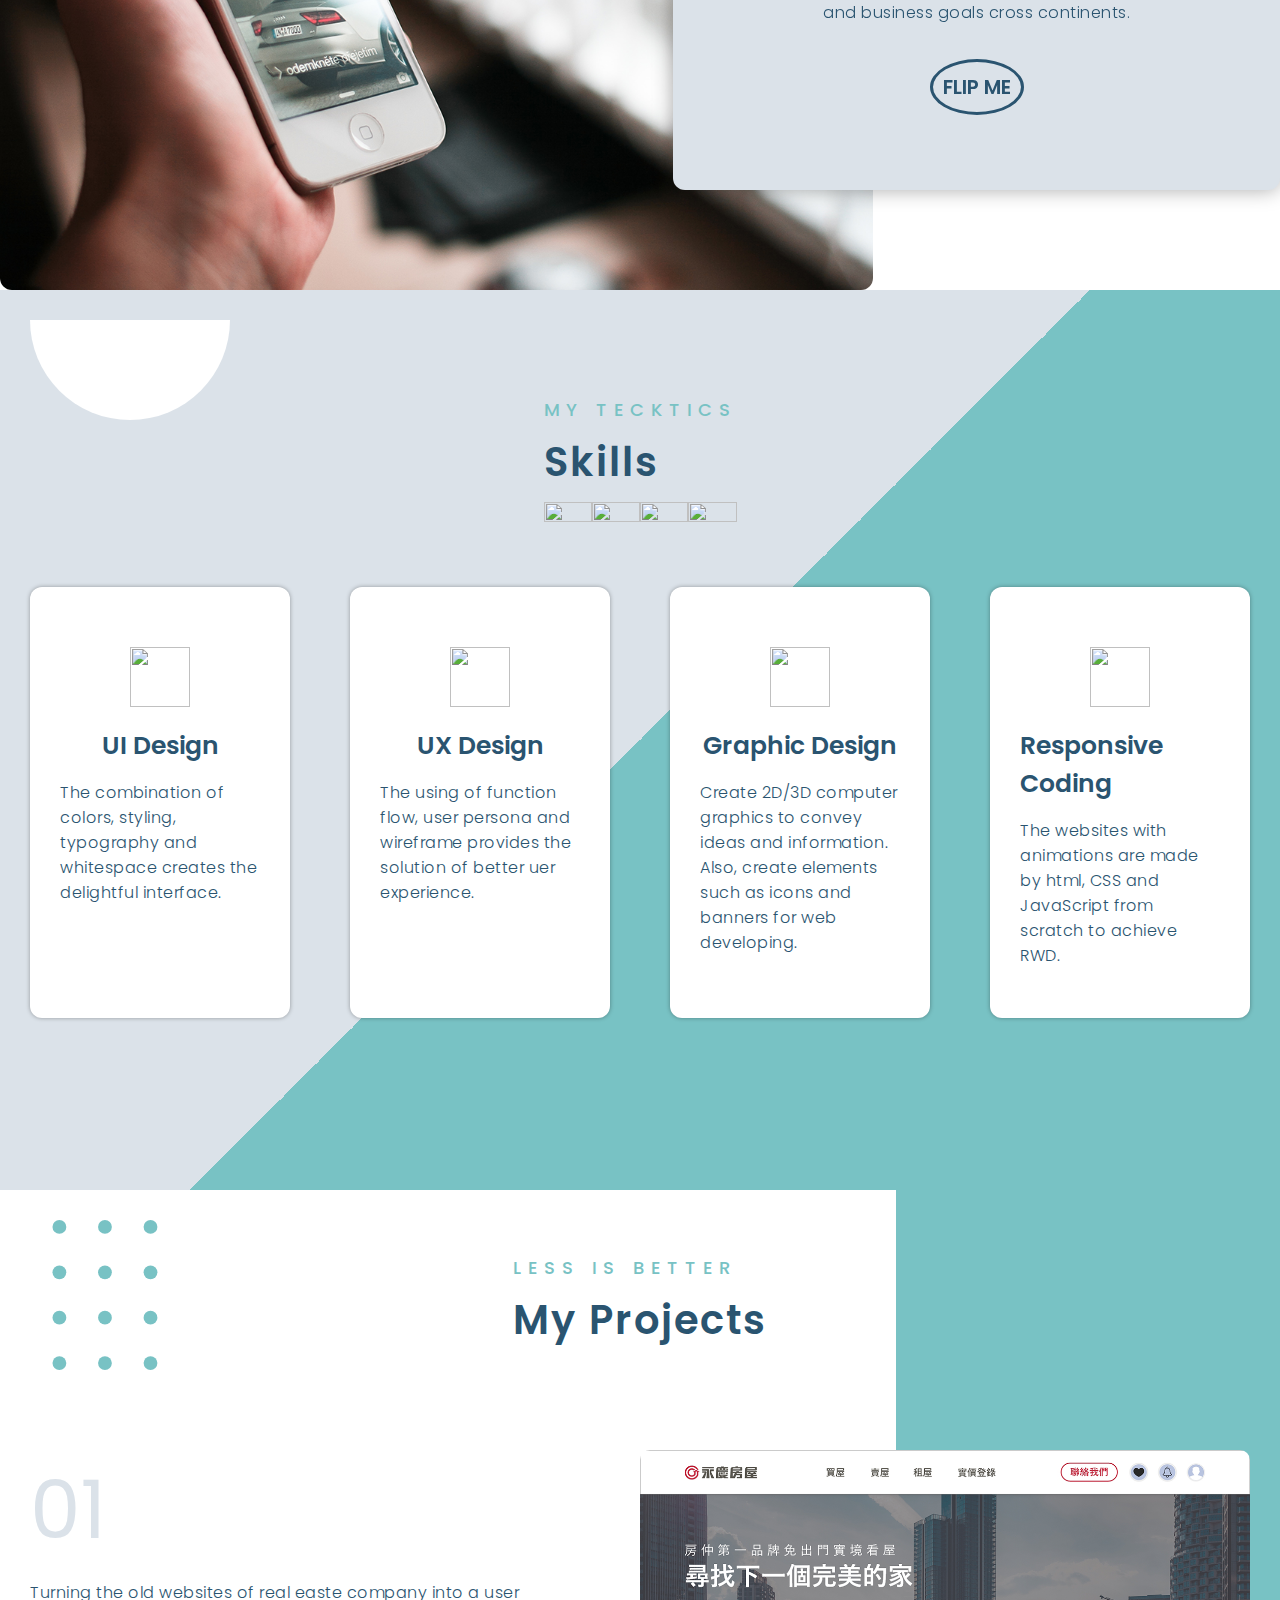
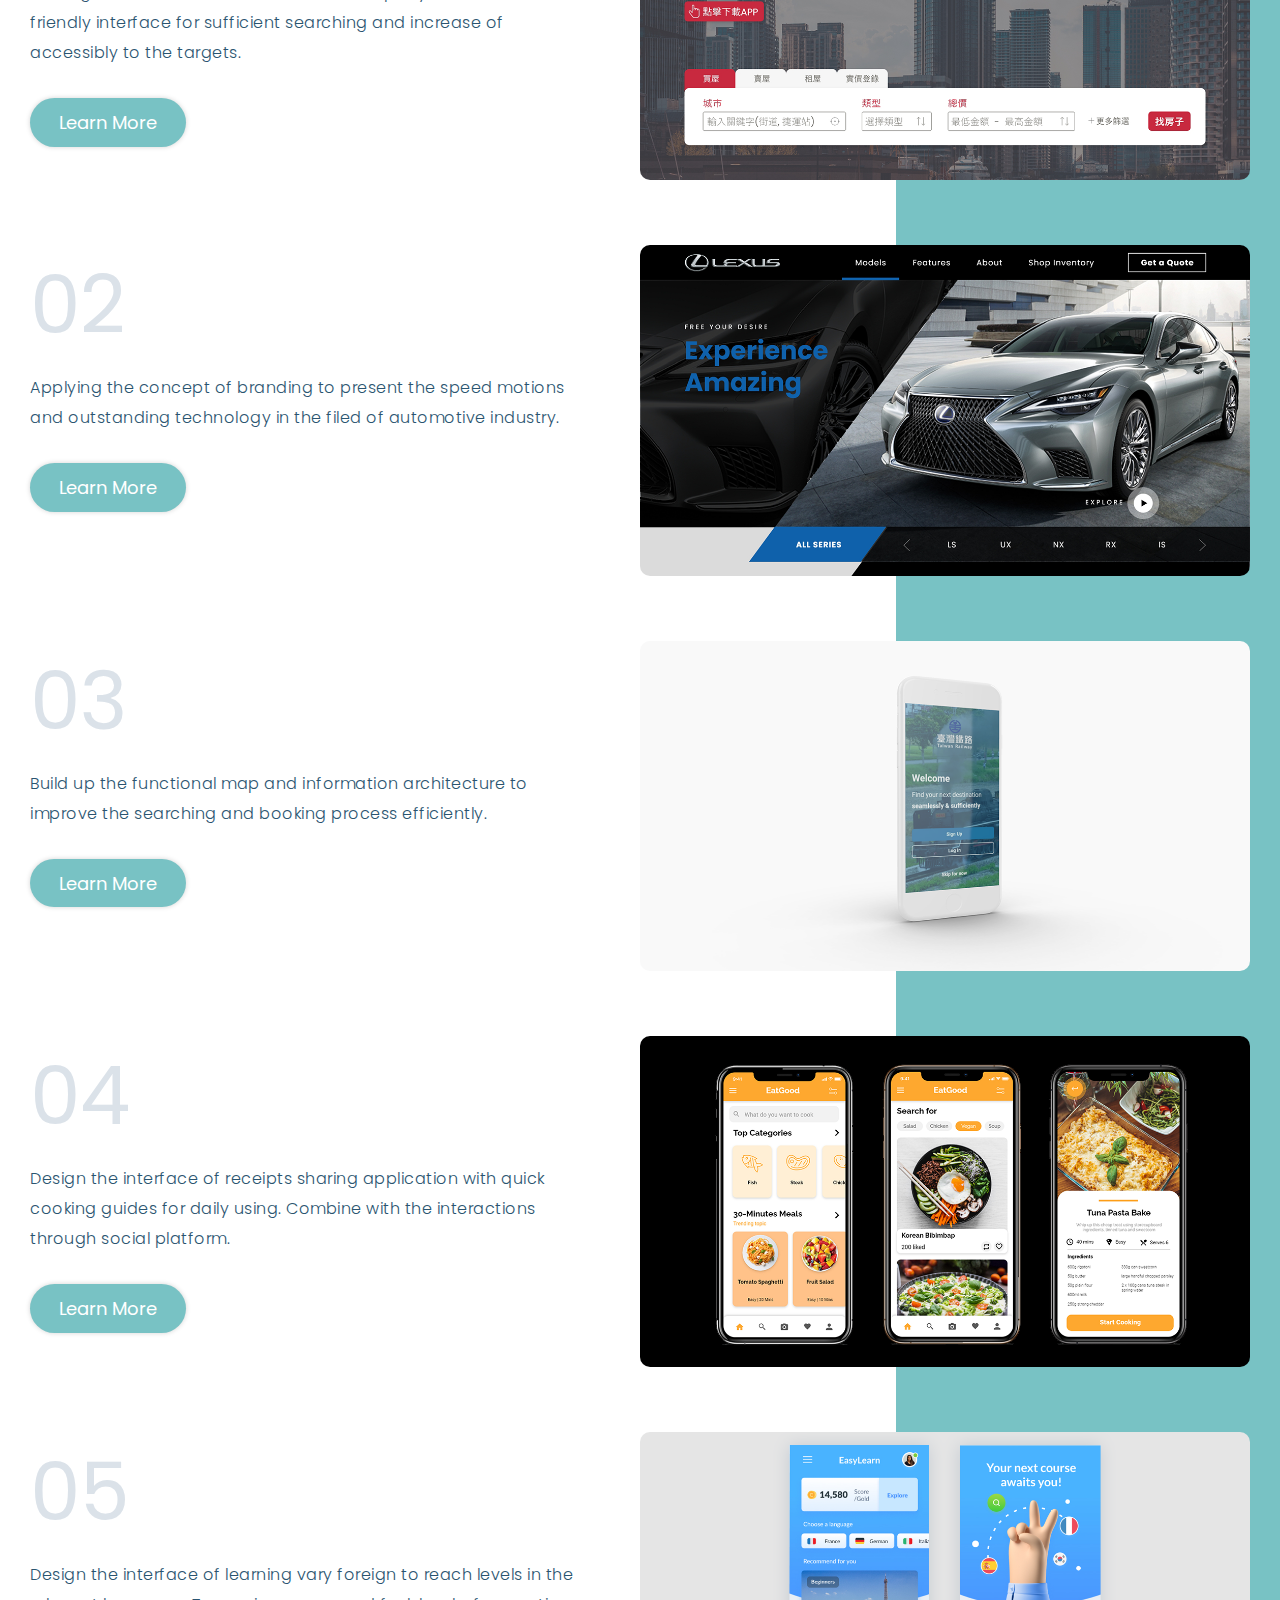
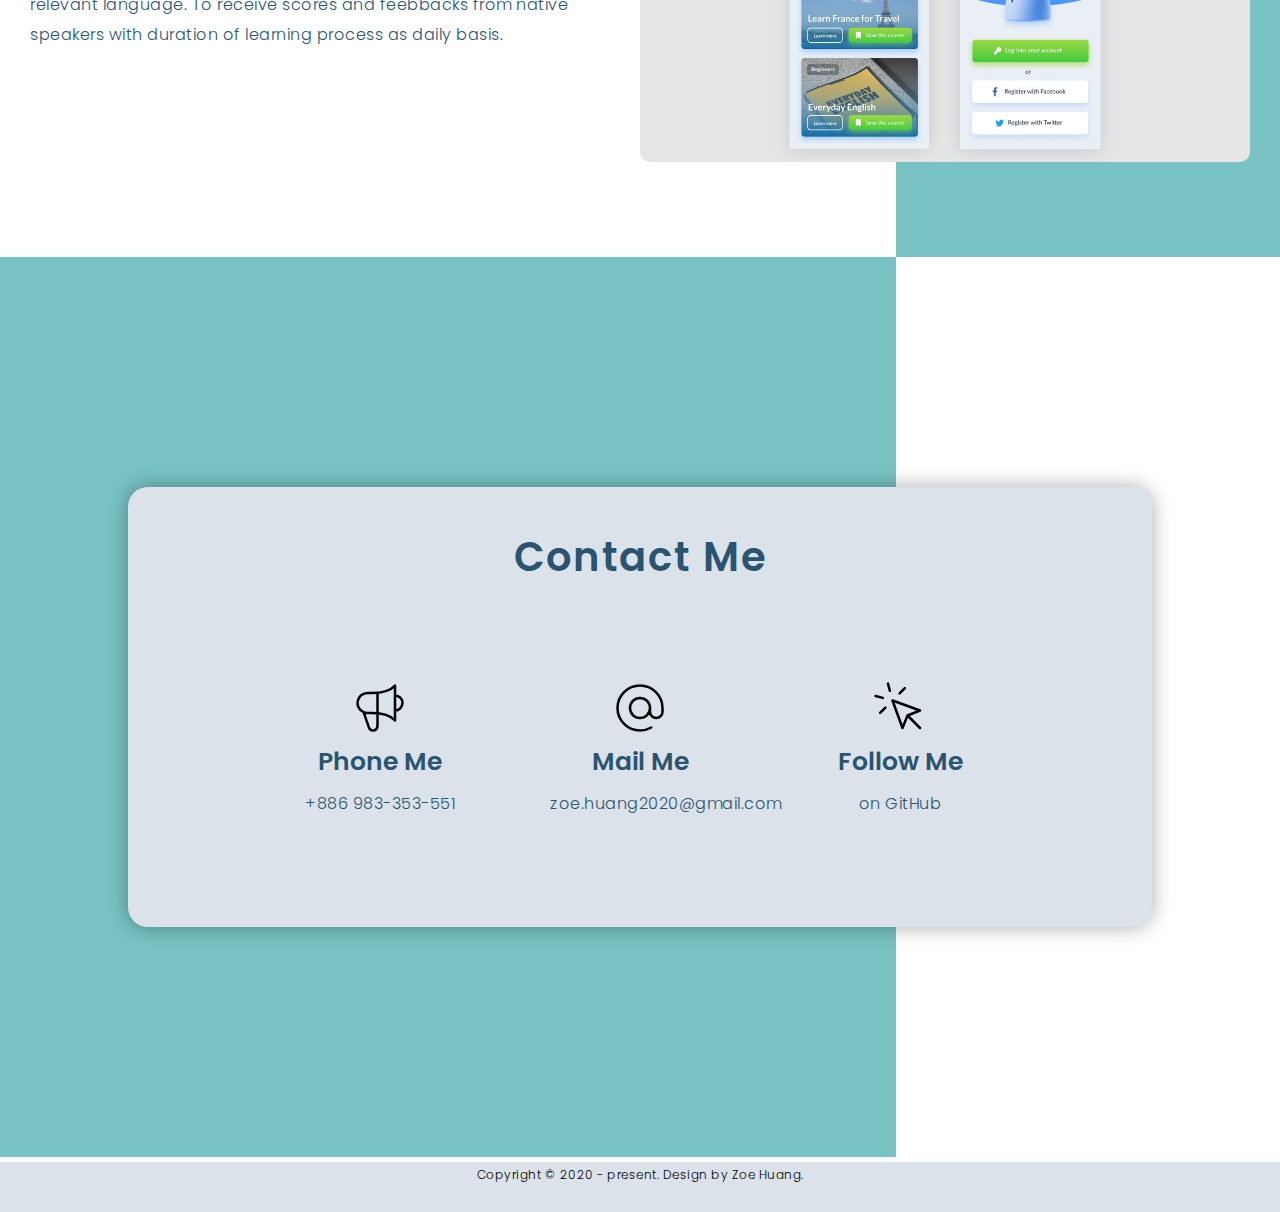
==== commit 817f37c5: "Add files via upload" ====
--- a/index.html
+++ b/index.html
@@ -1,5 +1,6 @@
 <!DOCTYPE html>
 <html lang="en">
+
 <head>
     <meta charset="UTF-8">
     <meta http-equiv="X-UA-Compatible" content="IE=edge">
@@ -7,26 +8,31 @@
     <title>Zoe Huang | Web Designer</title>
     <link rel="stylesheet" href="style.css">
 </head>
+
 <body>
     <div class="scroll-top">
         <svg xmlns="http://www.w3.org/2000/svg" class="h-6 w-6" fill="none" viewBox="0 0 24 24" stroke="currentColor">
             <path stroke-linecap="round" stroke-linejoin="round" stroke-width="2" d="M5 11l7-7 7 7M5 19l7-7 7 7" />
-          </svg>
+        </svg>
     </div>
     <!-- Header Section -->
     <section id="header">
         <div class="header container">
             <div class="nav-bar">
                 <div class="brand">
-                    <a href="#hero"><h1><span>Zoe</span> Huang</h1></a>
+                    <a href="#hero">
+                        <h1><span>Zoe</span> Huang</h1>
+                    </a>
                 </div>
             </div>
             <div class="nav-list">
-                <div class="hamburger"><div class="bar"></div></div>
+                <div class="hamburger">
+                    <div class="bar"></div>
+                </div>
                 <ul>
                     <li><a href="#hero" data-after="Home">Home</a></li>
                     <li><a href="#about" data-after="About">About</a></li>
-                    <li><a href="#skills"data-after="Skills">Skills</a></li>
+                    <li><a href="#skills" data-after="Skills">Skills</a></li>
                     <li><a href="#projects" data-after="Projects">Projects</a></li>
                     <li><a href="#contact" data-after="Contact">Contact</a></li>
                 </ul>
@@ -48,9 +54,13 @@
                 <p class="desc">Web Designer, UI/UX Designer, Graphic Designer
                 </p>
                 <div class="buttons">
-                    <a class="cta" href="https://drive.google.com/file/d/1Hffxkh51W00naemEZfoEecvMXu5yJ0Yz/view?usp=sharing" target="_blank">下載履歷</a>
-                    <a class="cta" href="https://drive.google.com/file/d/1Xxja9cWfTzgrudcEsv-G5lN_NQeD8hMG/view?usp=sharing" target="_blank">Download Resume</a>
-                </div>    
+                    <a class="cta"
+                        href="https://drive.google.com/file/d/1Hffxkh51W00naemEZfoEecvMXu5yJ0Yz/view?usp=sharing"
+                        target="_blank">下載履歷</a>
+                    <a class="cta"
+                        href="https://drive.google.com/file/d/1Xxja9cWfTzgrudcEsv-G5lN_NQeD8hMG/view?usp=sharing"
+                        target="_blank">Download Resume</a>
+                </div>
             </div>
             <div class="right">
                 <img src="./image/zoe.jpg" alt="Zoe">
@@ -65,19 +75,22 @@
             <div class="about-top">
                 <p class="subtitle">Brief introduction</p>
                 <h1 class="section-title">About</h1>
-                <p class="txt">Hi, I'm Zoe, a Freelance Web Designer from Taiwan. I've been designing for 8 years and gained experience in the field of media and products. I enjoy creating interactions between the digital space and human factors that cross the boundaries of design specialisms.
+                <p class="txt">Hi, I'm Zoe, a Freelance Web Designer from Taiwan. I've been designing for 8 years and
+                    gained experience in the field of media and products. I enjoy creating interactions between the
+                    digital space and human factors that cross the boundaries of design specialisms.
                 </p>
                 <img src="image/dots.svg" alt="dots">
             </div>
             <div class="about-bottom">
                 <div class="about-img"><img src="image/img-app.jpg" alt="person"></div>
-                
+
                 <div class="card">
                     <div class="front-card">
                         <h2 class="about-title">Form follows function</h2>
-                        <p class="txt">The design mindset isn't restricted to constantly changes in technology. I make efforts to achieve the balance of users' needs and business goals cross continents.
-                        </p>
-                        <a href="#" class="thirdly-btn">FLIP ME</a>  
+                        <p class="txt">The design mindset isn't restricted to constantly changes in technology. I make
+                            efforts to achieve the balance of users' needs and business goals cross continents.
+                        </p>
+                        <a href="#" class="thirdly-btn">FLIP ME</a>
                     </div>
                     <div class="back-card">
                         <h2 class="about-title">Design Process</h2>
@@ -90,7 +103,7 @@
                             <li>&dArr;</li>
                             <li>Prototype</li>
                         </ul>
-                        <a href="#" class="thirdly-btn">FLIP ME</a> 
+                        <a href="#" class="thirdly-btn">FLIP ME</a>
                     </div>
                 </div>
             </div>
@@ -105,41 +118,45 @@
                 <p class="subtitle">My Tecktics</p>
                 <h1 class="section-title">Skills</h1>
                 <div class="icons">
-                    <img src="https://img.icons8.com/color/60/000000/adobe-photoshop--v1.png"/>
-                    <img src="https://img.icons8.com/color/60/000000/adobe-illustrator--v1.png"/>
-                    <img src="https://img.icons8.com/color/60/000000/adobe-xd--v1.png"/>
-                    <img src="https://img.icons8.com/color/60/000000/figma--v1.png"/>
+                    <img src="https://img.icons8.com/color/60/000000/adobe-photoshop--v1.png" />
+                    <img src="https://img.icons8.com/color/60/000000/adobe-illustrator--v1.png" />
+                    <img src="https://img.icons8.com/color/60/000000/adobe-xd--v1.png" />
+                    <img src="https://img.icons8.com/color/60/000000/figma--v1.png" />
                 </div>
             </div>
             <div class="skill-bottom">
                 <div class="skill-item">
-                    <div class="icon"><img src="https://img.icons8.com/ios/100/000000/web.png"/></a></div>
+                    <div class="icon"><img src="./image/web.png" /></a></div>
                     <h2 class="item-title">UI Design</h2>
-                    <p class="item-desc">The combination of colors, styling, typography and whitespace creates the delightful interface.</p>
+                    <p class="item-desc">The combination of colors, styling, typography and whitespace creates the
+                        delightful interface.</p>
                 </div>
 
                 <div class="skill-item">
-                    <div class="icon"><img src="https://img.icons8.com/ios/100/000000/serial-tasks--v1.png"/></div>
+                    <div class="icon"><img src="./image/serial-tasks--v1.png" /></div>
                     <h2 class="item-title">UX Design</h2>
-                    <p class="item-desc">The using of function flow, user persona and wireframe provides the solution of better uer experience.
+                    <p class="item-desc">The using of function flow, user persona and wireframe provides the solution of
+                        better uer experience.
                     </p>
                 </div>
 
                 <div class="skill-item">
-                    <div class="icon"><img src="https://img.icons8.com/windows/100/000000/pen-2.png"/></div>
+                    <div class="icon"><img src="./image/pen-2.png" /></div>
                     <h2 class="item-title">Graphic Design</h2>
-                    <p class="item-desc">Create 2D/3D computer graphics to convey ideas and information. Also, create elements such as icons and banners for web developing.
+                    <p class="item-desc">Create 2D/3D computer graphics to convey ideas and information. Also, create
+                        elements such as icons and banners for web developing.
                     </p>
                 </div>
 
                 <div class="skill-item">
-                    <div class="icon"><img src="https://img.icons8.com/ios-filled/100/000000/mouse-left-click.png"/></div>
+                    <div class="icon"><img src="./image/mouse-left-click.png" /></div>
                     <h2 class="item-title">Responsive Coding</h2>
-                    <p class="item-desc">The websites with animations are made by html, CSS and JavaScript from scratch to achieve RWD.
+                    <p class="item-desc">The websites with animations are made by html, CSS and JavaScript from scratch
+                        to achieve RWD.
                     </p>
                 </div>
             </div>
-            
+
         </div>
     </section>
     <!-- End Skills Section -->
@@ -158,10 +175,12 @@
                     <div class="project-info">
                         <p class="info-subtitle">Redesign</p>
                         <h2 class="info-title">
-                            <div class="wrapper"><span>www.yungching.com.tw</span></div></h2>
-                        <p class="info-desc">Turning the old websites of real easte company into a user friendly interface for sufficient searching and increase of accessibly to the targets.
-                        </p>
-                        <a href="project-1.html" class="secondery-btn">Learn More</a>  
+                            <div class="wrapper"><span>www.yungching.com.tw</span></div>
+                        </h2>
+                        <p class="info-desc">Turning the old websites of real easte company into a user friendly
+                            interface for sufficient searching and increase of accessibly to the targets.
+                        </p>
+                        <a href="project-1.html" class="primary-btn">Learn More</a>
                         <div class="code">01</div>
                     </div>
                     <div class="project-img"><img src="image/shot-p1.png" alt="project-1"></div>
@@ -171,9 +190,11 @@
                     <div class="project-info">
                         <p class="info-subtitle">Redesign</p>
                         <h2 class="info-title">
-                            <div class="wrapper"><span>www.lexus.com.tw</span></div></h2>
-                        <p class="info-desc">Applying the concept of branding to present the speed motions and outstanding technology in the filed of automotive industry.</p>
-                        <a href="project-2.html" class="secondery-btn">Learn More</a>   
+                            <div class="wrapper"><span>www.lexus.com.tw</span></div>
+                        </h2>
+                        <p class="info-desc">Applying the concept of branding to present the speed motions and
+                            outstanding technology in the filed of automotive industry.</p>
+                        <a href="project-2.html" class="primary-btn">Learn More</a>
                         <div class="code">02</div>
                     </div>
                     <div class="project-img"><img src="image/shot-p2.png" alt="project-2"></div>
@@ -183,10 +204,12 @@
                     <div class="project-info">
                         <p class="info-subtitle">Redesign</p>
                         <h2 class="info-title">
-                            <div class="wrapper"><span>Taiwan Railways Application</span></div></h2>
-                        <p class="info-desc">Build up the functional map and information architecture to improve the searching and booking process efficiently.
-                        </p>
-                        <a href="project-3.html" class="secondery-btn">Learn More</a>   
+                            <div class="wrapper"><span>Taiwan Railways Application</span></div>
+                        </h2>
+                        <p class="info-desc">Build up the functional map and information architecture to improve the
+                            searching and booking process efficiently.
+                        </p>
+                        <a href="project-3.html" class="primary-btn">Learn More</a>
                         <div class="code">03</div>
                     </div>
                     <div class="project-img"><img src="image/shot-p3.png" alt="project-3">
@@ -197,13 +220,32 @@
                     <div class="project-info">
                         <p class="info-subtitle">UI Design</p>
                         <h2 class="info-title">
-                            <div class="wrapper"><span>EatGood Application</span></div></h2>
-                        <p class="info-desc">Design the interface of receipts sharing application with quick cooking guides for daily using. Combine with the interactions through social platform.
-                        </p>
-                        <a href="project-4.html" class="secondery-btn">Learn More</a>   
+                            <div class="wrapper"><span>EatGood Application</span></div>
+                        </h2>
+                        <p class="info-desc">Design the interface of receipts sharing application with quick cooking
+                            guides for daily using. Combine with the interactions through social platform.
+                        </p>
+                        <a href="project-4.html" class="primary-btn">Learn More</a>
                         <div class="code">04</div>
                     </div>
                     <div class="project-img"><img src="image/shot-p4.png" alt="project-4">
+                    </div>
+                </div>
+
+                <div class="project-item">
+                    <div class="project-info">
+                        <p class="info-subtitle">UI Design</p>
+                        <h2 class="info-title">
+                            <div class="wrapper"><span>EasyLearn Application</span></div>
+                        </h2>
+                        <p class="info-desc">Design the interface of learning vary foreign to reach levels in the
+                            relevant language. To receive scores and feebbacks from native speakers with duration of
+                            learning process as daily basis.
+                        </p>
+
+                        <div class="code">05</div>
+                    </div>
+                    <div class="project-img"><img src="image/shot-p5.png" alt="project-5">
                     </div>
                 </div>
             </div>
@@ -219,9 +261,11 @@
                 <div class="contact-items">
                     <div class="contact-item">
                         <div class="icon">
-                            <svg xmlns="http://www.w3.org/2000/svg" class="h-6 w-6" fill="none" viewBox="0 0 24 24" stroke="currentColor">
-                                <path stroke-linecap="round" stroke-linejoin="round" stroke-width="1" d="M11 5.882V19.24a1.76 1.76 0 01-3.417.592l-2.147-6.15M18 13a3 3 0 100-6M5.436 13.683A4.001 4.001 0 017 6h1.832c4.1 0 7.625-1.234 9.168-3v14c-1.543-1.766-5.067-3-9.168-3H7a3.988 3.988 0 01-1.564-.317z" />
-                              </svg>
+                            <svg xmlns="http://www.w3.org/2000/svg" class="h-6 w-6" fill="none" viewBox="0 0 24 24"
+                                stroke="currentColor">
+                                <path stroke-linecap="round" stroke-linejoin="round" stroke-width="1"
+                                    d="M11 5.882V19.24a1.76 1.76 0 01-3.417.592l-2.147-6.15M18 13a3 3 0 100-6M5.436 13.683A4.001 4.001 0 017 6h1.832c4.1 0 7.625-1.234 9.168-3v14c-1.543-1.766-5.067-3-9.168-3H7a3.988 3.988 0 01-1.564-.317z" />
+                            </svg>
                         </div>
                         <div class="contact-info">
                             <h2 class="item-title">Phone Me</h2>
@@ -231,27 +275,31 @@
 
                     <div class="contact-item">
                         <div class="icon">
-                            <svg xmlns="http://www.w3.org/2000/svg" class="h-6 w-6" fill="none" viewBox="0 0 24 24" stroke="currentColor">
-                                <path stroke-linecap="round" stroke-linejoin="round" stroke-width="1" d="M16 12a4 4 0 10-8 0 4 4 0 008 0zm0 0v1.5a2.5 2.5 0 005 0V12a9 9 0 10-9 9m4.5-1.206a8.959 8.959 0 01-4.5 1.207" />
-                              </svg>
+                            <svg xmlns="http://www.w3.org/2000/svg" class="h-6 w-6" fill="none" viewBox="0 0 24 24"
+                                stroke="currentColor">
+                                <path stroke-linecap="round" stroke-linejoin="round" stroke-width="1"
+                                    d="M16 12a4 4 0 10-8 0 4 4 0 008 0zm0 0v1.5a2.5 2.5 0 005 0V12a9 9 0 10-9 9m4.5-1.206a8.959 8.959 0 01-4.5 1.207" />
+                            </svg>
                         </div>
                         <div class="contact-info">
                             <h2 class="item-title">Mail Me</h2>
                             <p>zoe.huang2020@gmail.com</p>
                         </div>
                     </div>
-    
+
                     <div class="contact-item">
                         <div class="icon">
-                            <svg xmlns="http://www.w3.org/2000/svg" class="h-6 w-6" fill="none" viewBox="0 0 24 24" stroke="currentColor">
-                                <path stroke-linecap="round" stroke-linejoin="round" stroke-width="1" d="M15 15l-2 5L9 9l11 4-5 2zm0 0l5 5M7.188 2.239l.777 2.897M5.136 7.965l-2.898-.777M13.95 4.05l-2.122 2.122m-5.657 5.656l-2.12 2.122" />
-                              </svg>
+                            <svg xmlns="http://www.w3.org/2000/svg" class="h-6 w-6" fill="none" viewBox="0 0 24 24"
+                                stroke="currentColor">
+                                <path stroke-linecap="round" stroke-linejoin="round" stroke-width="1"
+                                    d="M15 15l-2 5L9 9l11 4-5 2zm0 0l5 5M7.188 2.239l.777 2.897M5.136 7.965l-2.898-.777M13.95 4.05l-2.122 2.122m-5.657 5.656l-2.12 2.122" />
+                            </svg>
                         </div>
                         <div class="contact-info">
                             <h2 class="item-title">Follow Me</h2>
                             <p>on GitHub</p>
                         </div>
-                    </div>    
+                    </div>
                 </div>
             </div>
 
@@ -265,4 +313,5 @@
 
 
 </body>
+
 </html>--- a/style.css
+++ b/style.css
@@ -40,7 +40,7 @@
 }
 .scroll-top svg {
     width: 50%;
-    color: black;
+    color: white;
     pointer-events: none;
 }
 .scroll-top:hover {
@@ -90,6 +90,7 @@
 
 .cta{
     display: inline-block;
+    border-radius: 20rem;
     color: var(--primary-color);
     padding: 5px 10px;
     border: 2px solid var(--primary-color);
@@ -129,8 +130,18 @@
     animation: fade .3s ease-in forwards;
     animation-delay: 1s;
 }
-.secondery-btn:hover{
-    border-bottom: 5px solid var(--primary-color);
+.secondery-btn:before{
+    content: '';
+    position: absolute;
+    left: 0;
+    bottom: 0;
+    width: 110px;
+    height: 5px;
+    opacity: 0;
+    background: var(--primary-color);
+}
+.secondery-btn:hover:before{
+    animation: fadeInLeft .5s ease-in forwards;
 }
 
 /* Case */
@@ -641,6 +652,11 @@
     position: relative;
     background-color: white;
 }
+#skills:hover .container .skill-item{
+    animation: moveInBottom 1s ease-out;
+    animation-delay: .5s;
+    animation-fill-mode: backwards;
+}
 #skills .container .skill-item:hover{
     box-shadow: 0px 0px 20px rgba(0, 0, 0, 0.336);
 }
@@ -707,6 +723,10 @@
     margin-bottom: 30px;
     position: relative;
 }
+#projects:hover .project-bottom .project-item .project-info{
+    animation: moveInLeft 1s ease-in-out;
+    animation-fill-mode: backwards;
+}
 #projects .project-bottom .project-item .code{
     content: '';
     position: absolute;
@@ -715,7 +735,6 @@
     color: var(--secondary-gray);
     font-size: 8rem;
     z-index: -1;
-    animation: reveal 1s ease-in-out forwards;
 }
 #projects .project-bottom .project-item .project-info{
     max-width: 90%;
@@ -724,9 +743,6 @@
     margin-bottom: 30px;
     padding-right: 60px;
     line-height: 3rem;
-    opacity: 0;
-    animation: fade .3s ease-in forwards;
-    animation-delay: 1s;
 }
 #projects .project-img{
     width: 100%;
@@ -735,6 +751,11 @@
     flex-basis: 100%;
     object-fit: cover;
     border-radius: 10px;
+}
+#projects:hover .project-img{
+    animation-delay: .5s;
+    animation: moveInRight 1s ease-in-out;
+    animation-fill-mode: backwards;
 }
 #projects .project-img img{
     border-radius: 10px;
@@ -864,6 +885,50 @@
 		opacity: 1;
 	}
 }
+@keyframes moveInBottom{
+    0%{
+        transform: translateY(30px);
+        opacity: 0;
+    }
+    100%{
+        transform: translate(0);
+        opacity: 1;
+    }
+}
+@keyframes moveInRight{
+    0%{
+        transform: translateX(100px);
+        opacity: 0;
+    }
+    80%{
+        transform: translateX(-10px);
+    }
+    100%{
+        transform: translate(0);
+        opacity: 1;
+    }
+}
+@keyframes moveInLeft{
+    0%{
+        transform: translateX(-100px);
+        opacity: 0;
+    }
+    80%{
+        transform: translateX(10px);
+    }
+    100%{
+        transform: translate(0);
+        opacity: 1;
+    }
+}
+@keyframes fadeInLeft{
+    0%{
+        opacity: 0;
+    }
+    100%{
+        opacity: 1;
+    }
+}
 /* Animation */
 
 /* Media Query For Tablet */
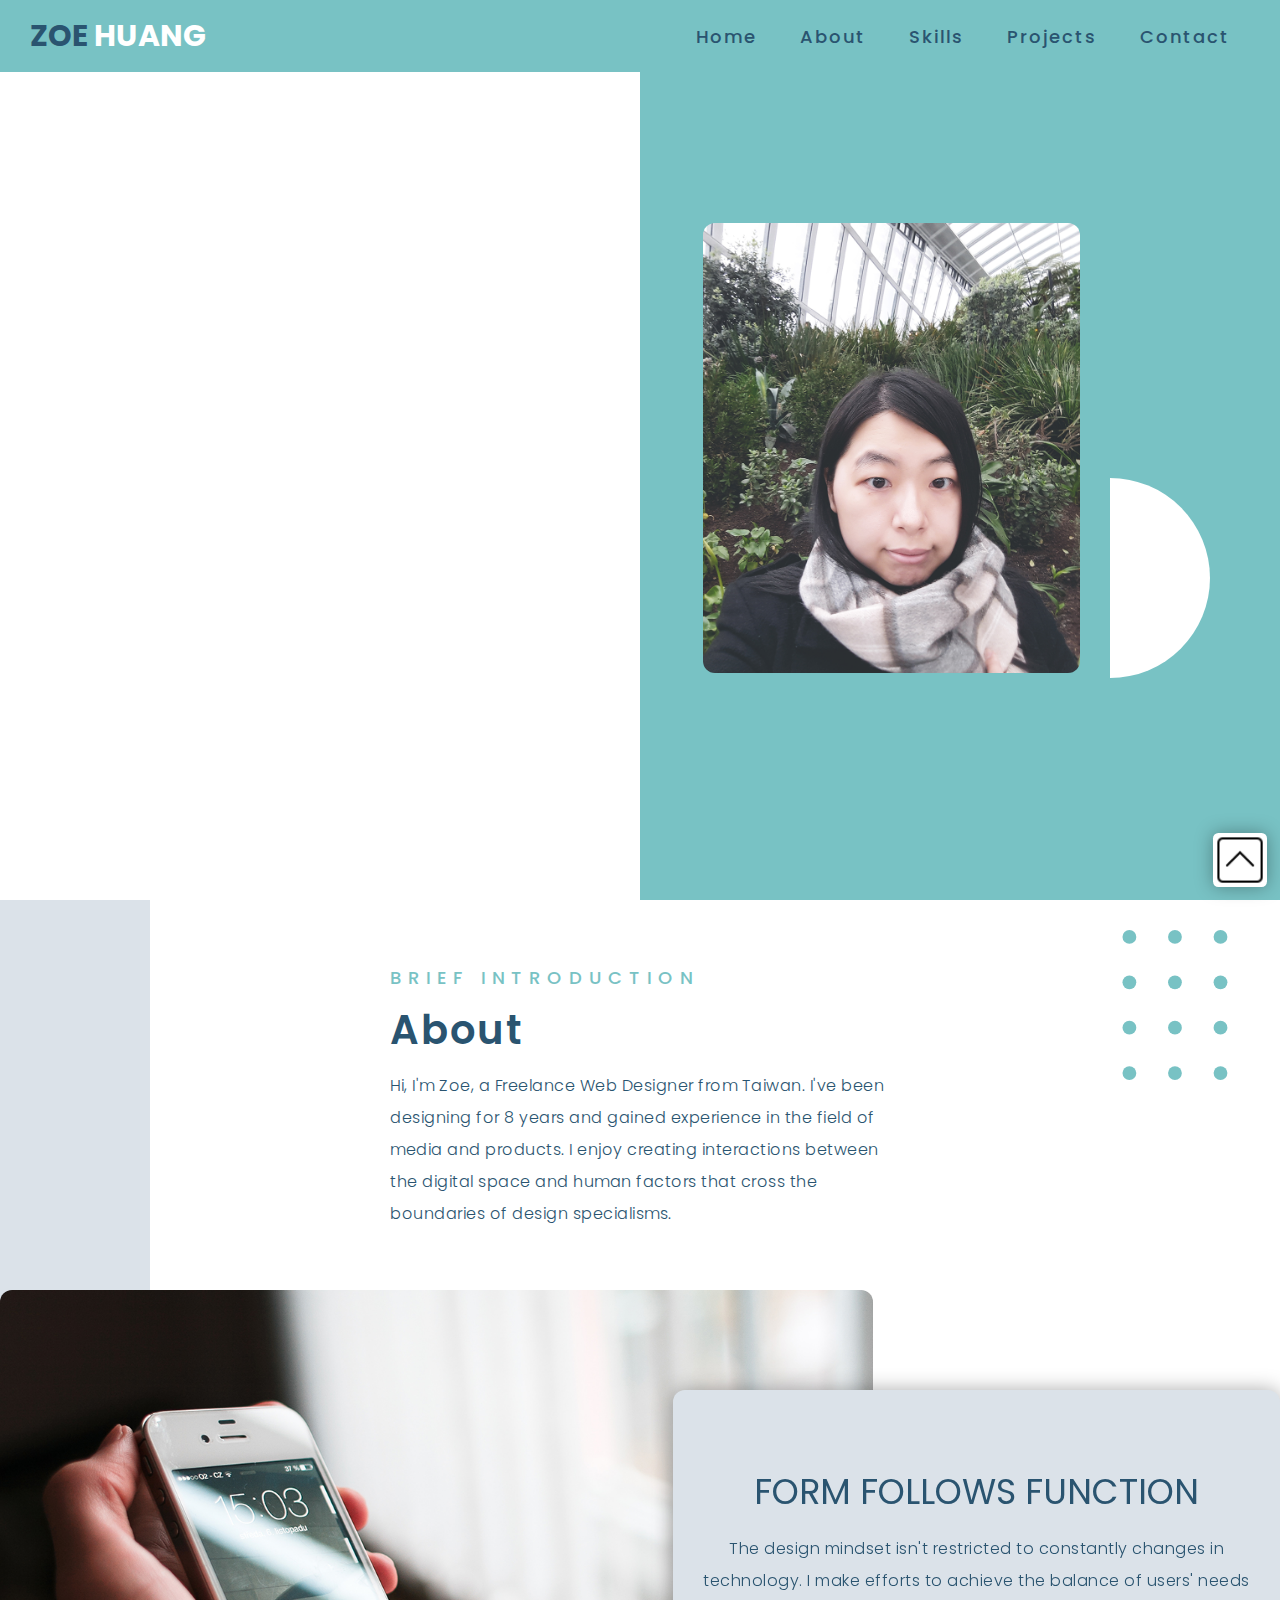
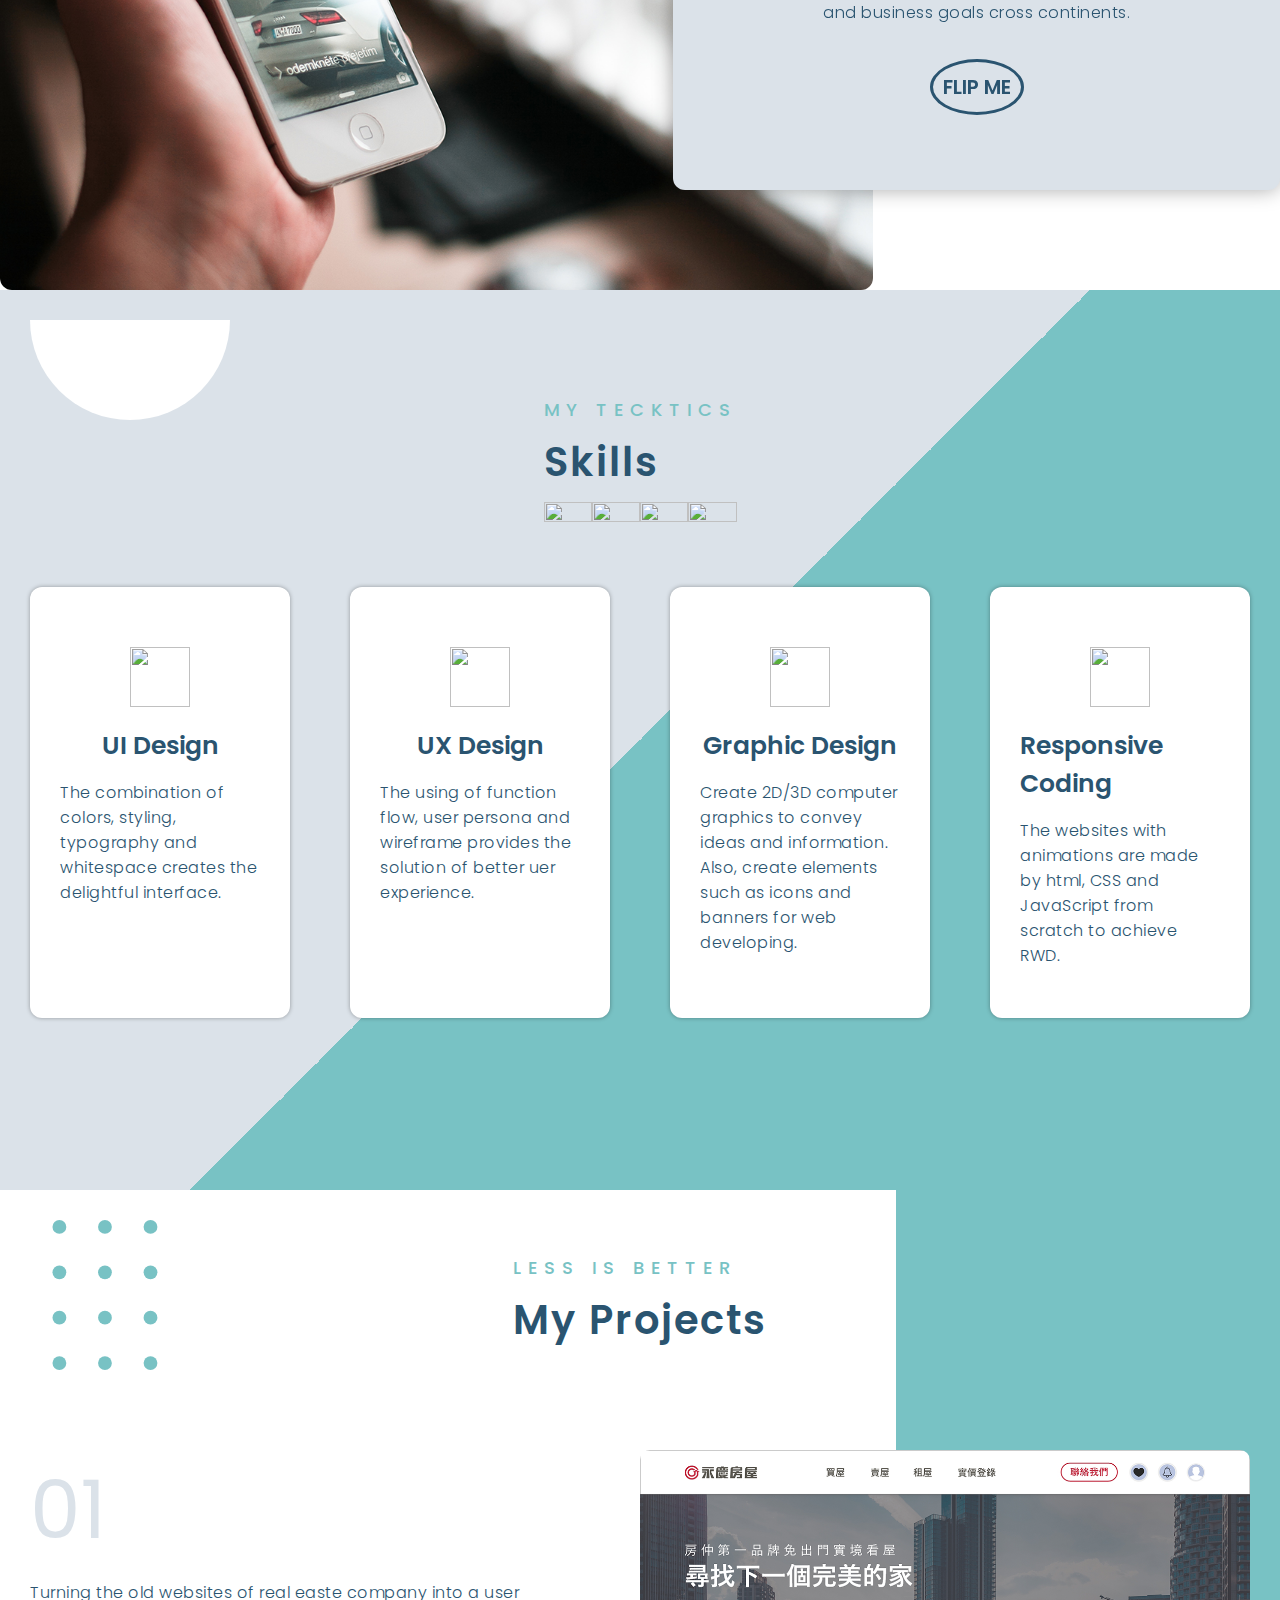
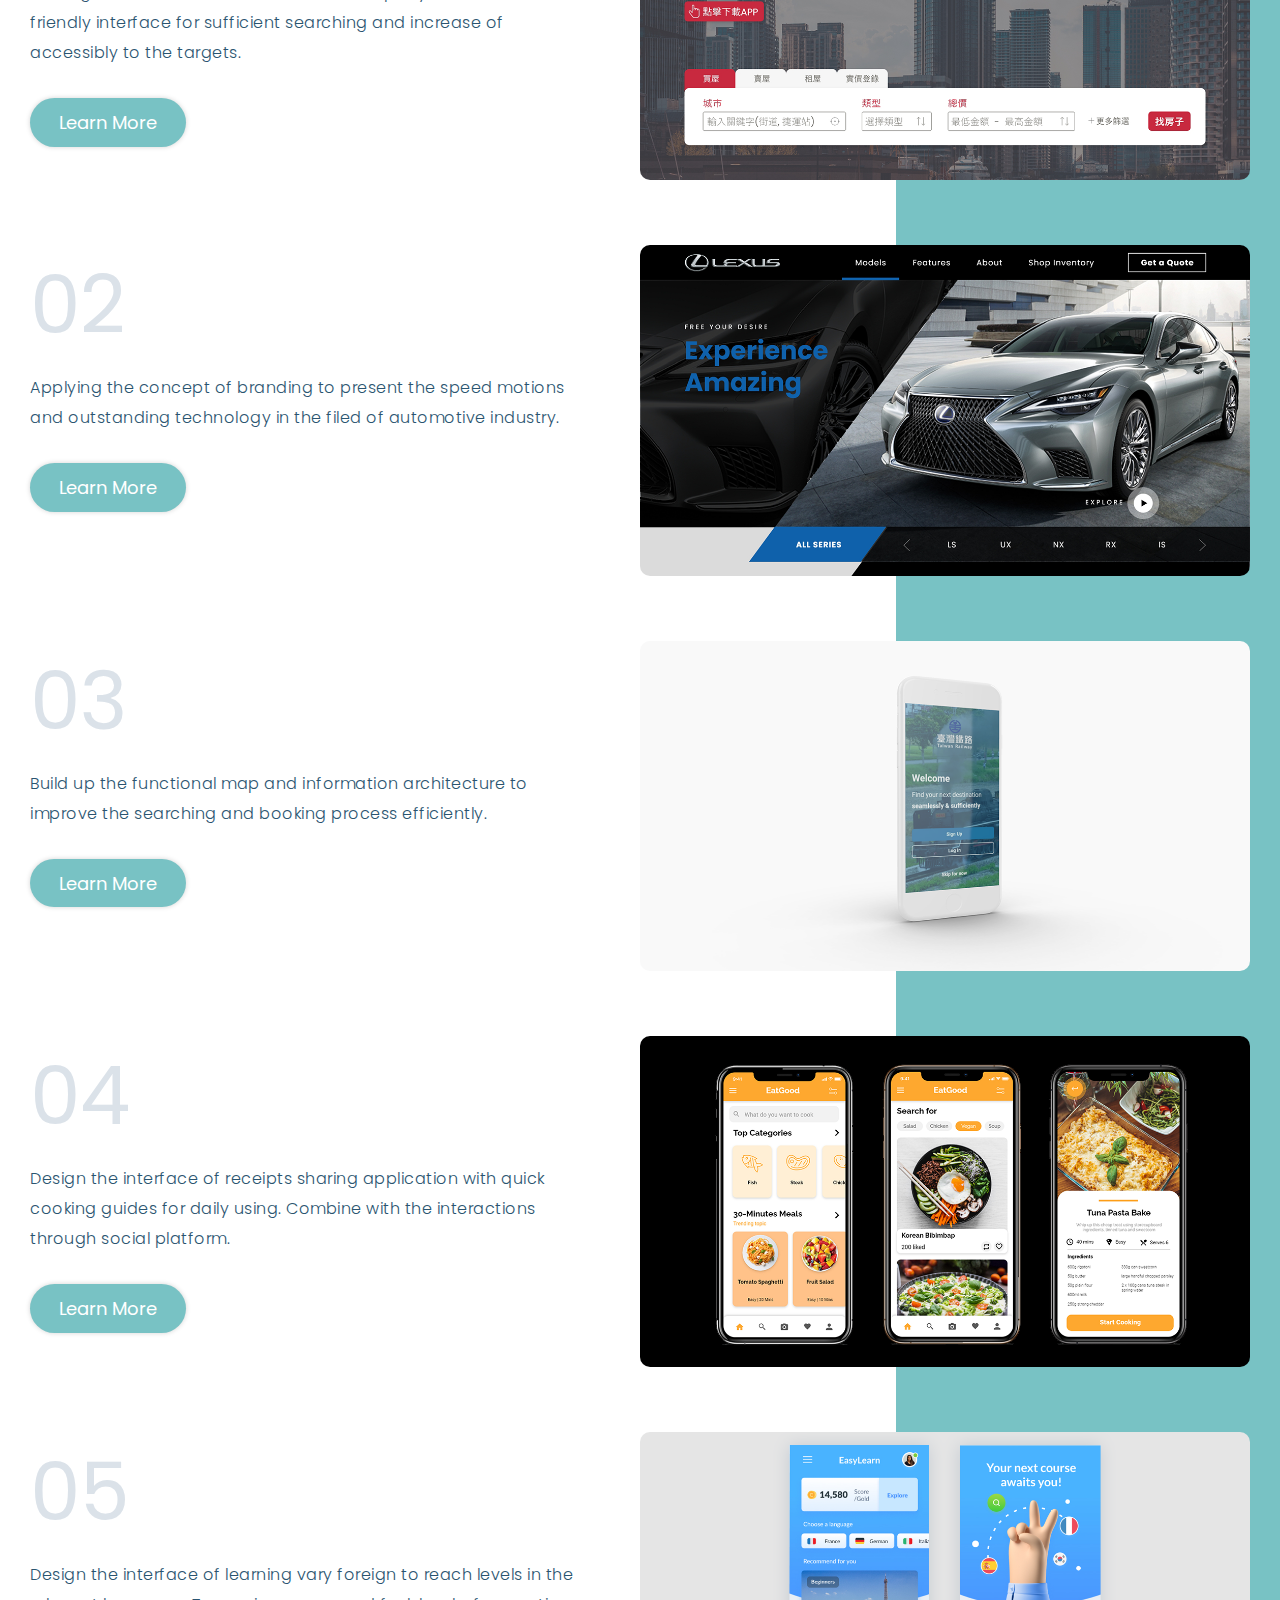
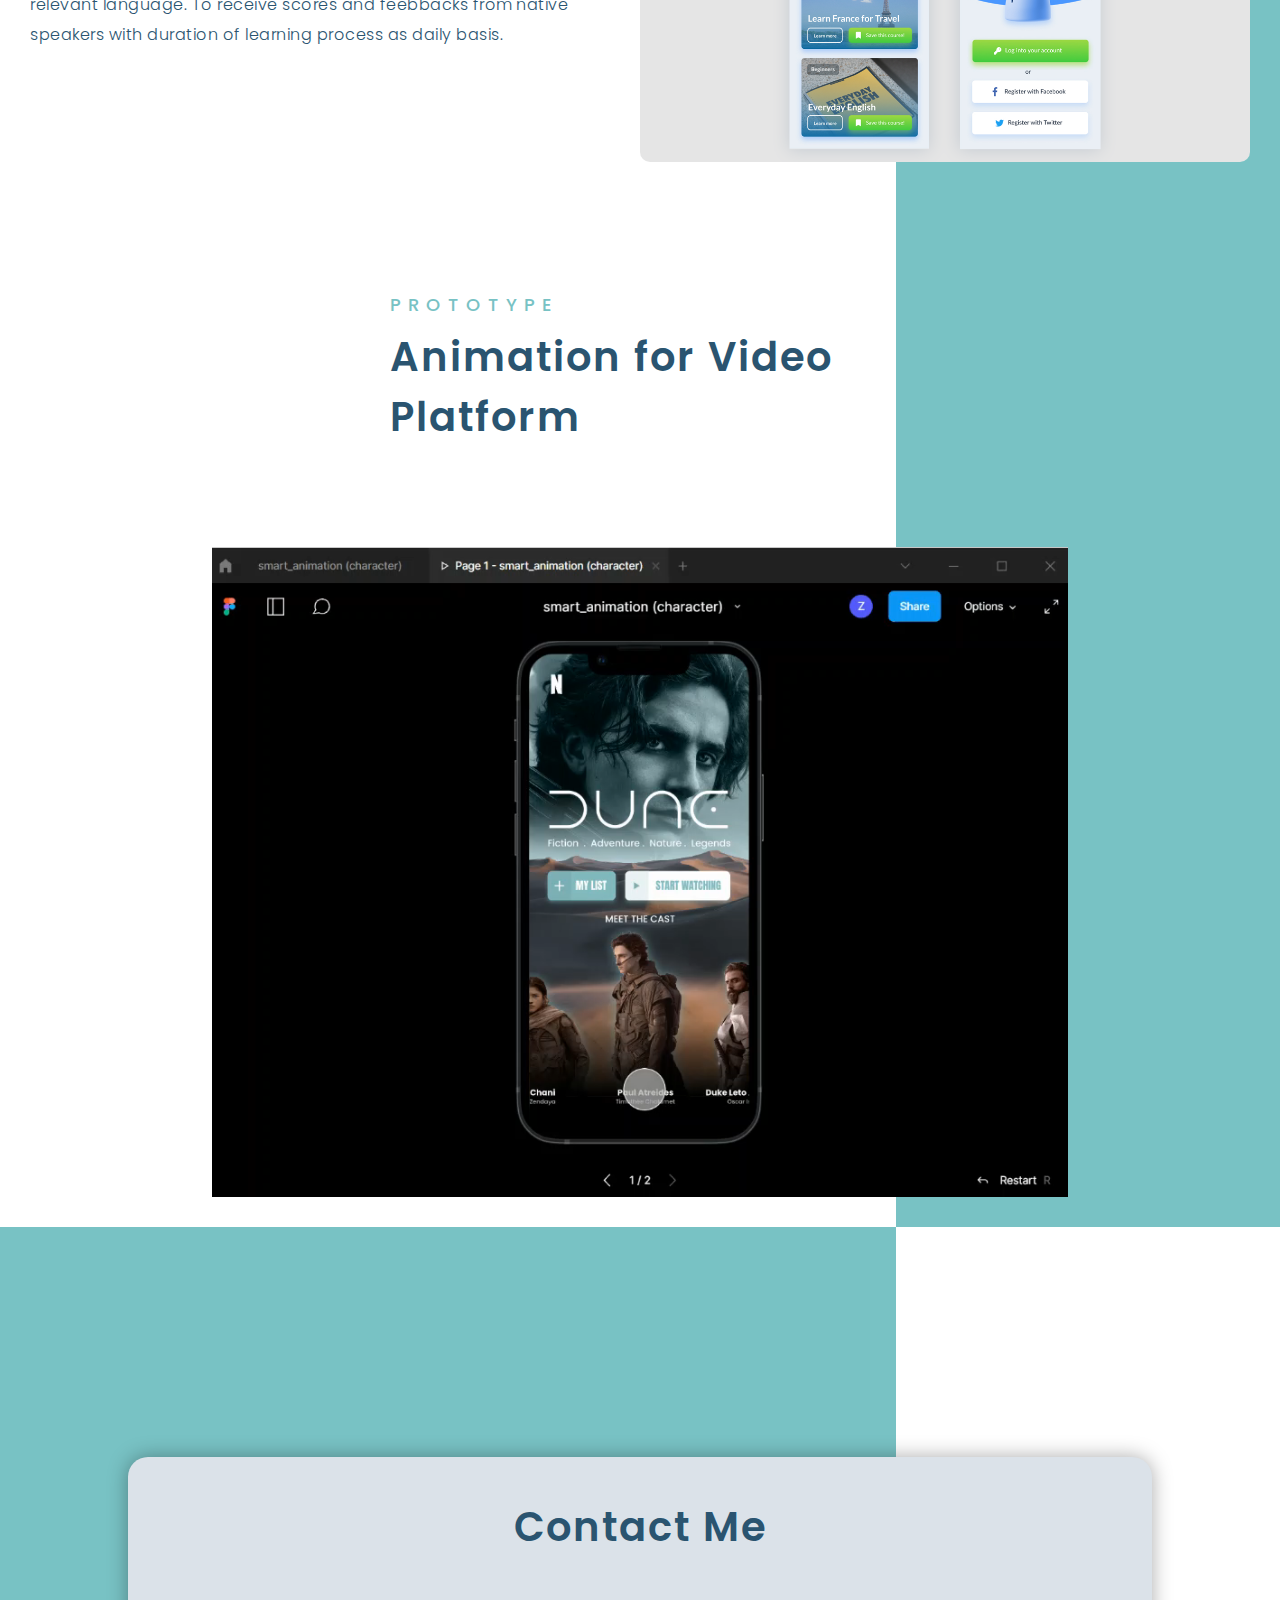
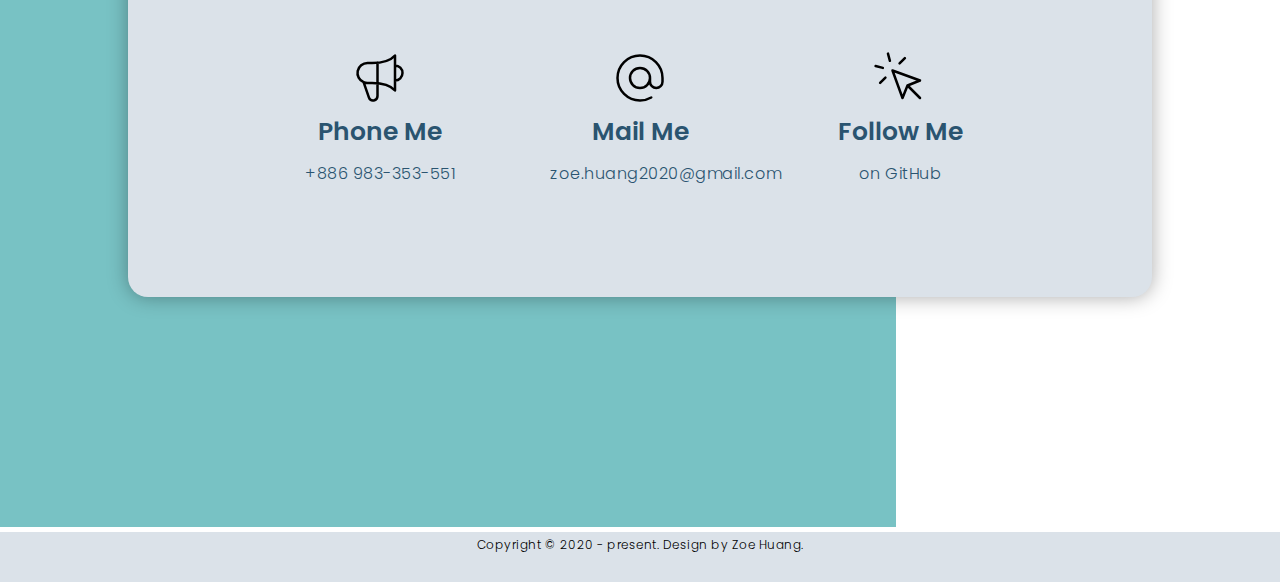
==== commit da02fdaf: "Add files via upload" ====
--- a/index.html
+++ b/index.html
@@ -11,9 +11,7 @@
 
 <body>
     <div class="scroll-top">
-        <svg xmlns="http://www.w3.org/2000/svg" class="h-6 w-6" fill="none" viewBox="0 0 24 24" stroke="currentColor">
-            <path stroke-linecap="round" stroke-linejoin="round" stroke-width="2" d="M5 11l7-7 7 7M5 19l7-7 7 7" />
-        </svg>
+        <img src="image/up-squared.png" alt="scroll top">
     </div>
     <!-- Header Section -->
     <section id="header">
@@ -249,7 +247,20 @@
                     </div>
                 </div>
             </div>
-        </div>
+
+            <div class="project-top">
+                <p class="subtitle">Prototype</p>
+                <h1 class="section-title">Animation for Video Platform</h1>
+            </div>
+            <div class="project-bottom">
+                <video class="video_content" autoplay loop muted height="650">
+                    <source src="image/video.webm" type="video/webm">
+                    <p>Your browser doesn't support HTML5 video.Here is
+                        a <a href="video.mp4">link to the video</a> instead.</p>
+                </video>
+            </div>
+        </div>
+
     </section>
     <!-- End Projects Section -->
 
--- a/style.css
+++ b/style.css
@@ -806,6 +806,18 @@
     animation: reveal 1s ease-in-out forwards;
 }
 
+.video {
+    vertical-align: middle;
+    height: 100%;
+    width: 100%;
+}
+.video__content {
+    height: 100%;
+    width: 100%;
+    object-position: 50% 50%;
+    object-fit: cover; 
+}
+
 /* End Projects Section */
 
 /* Contact Section */
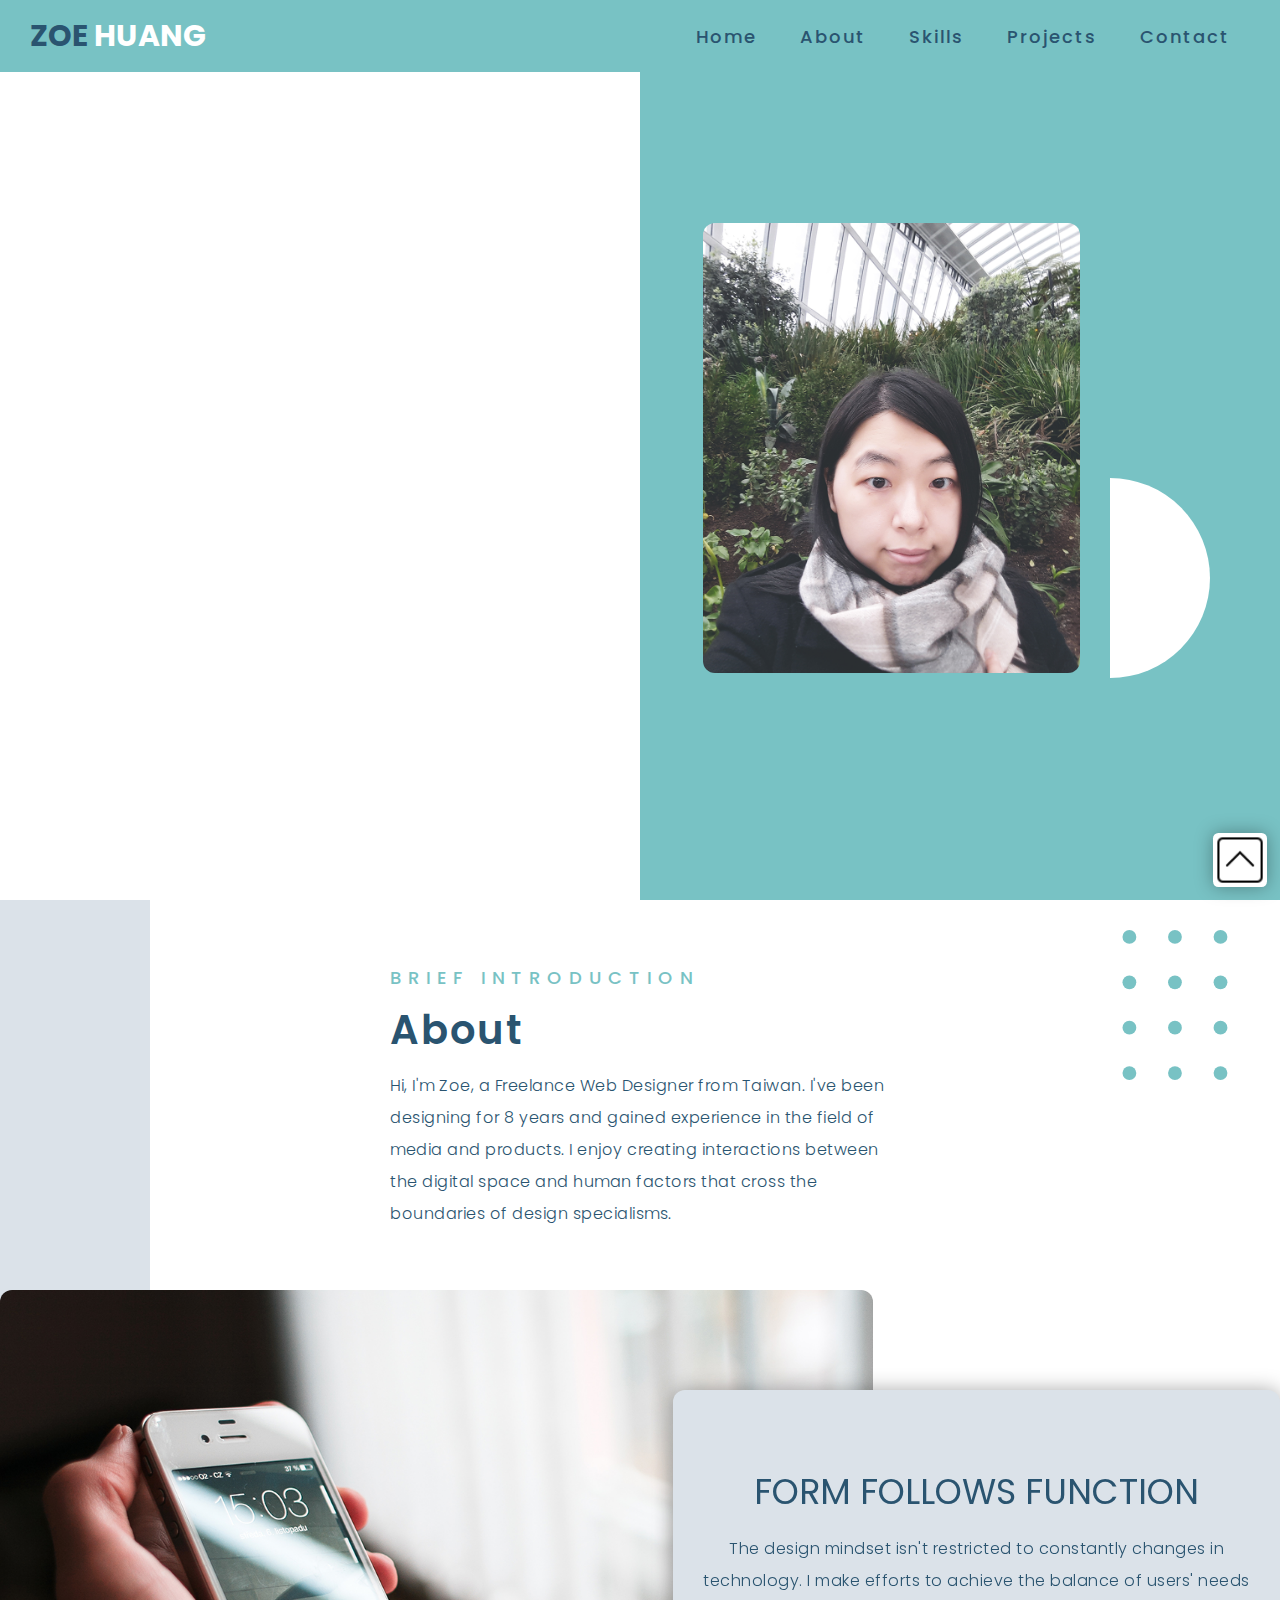
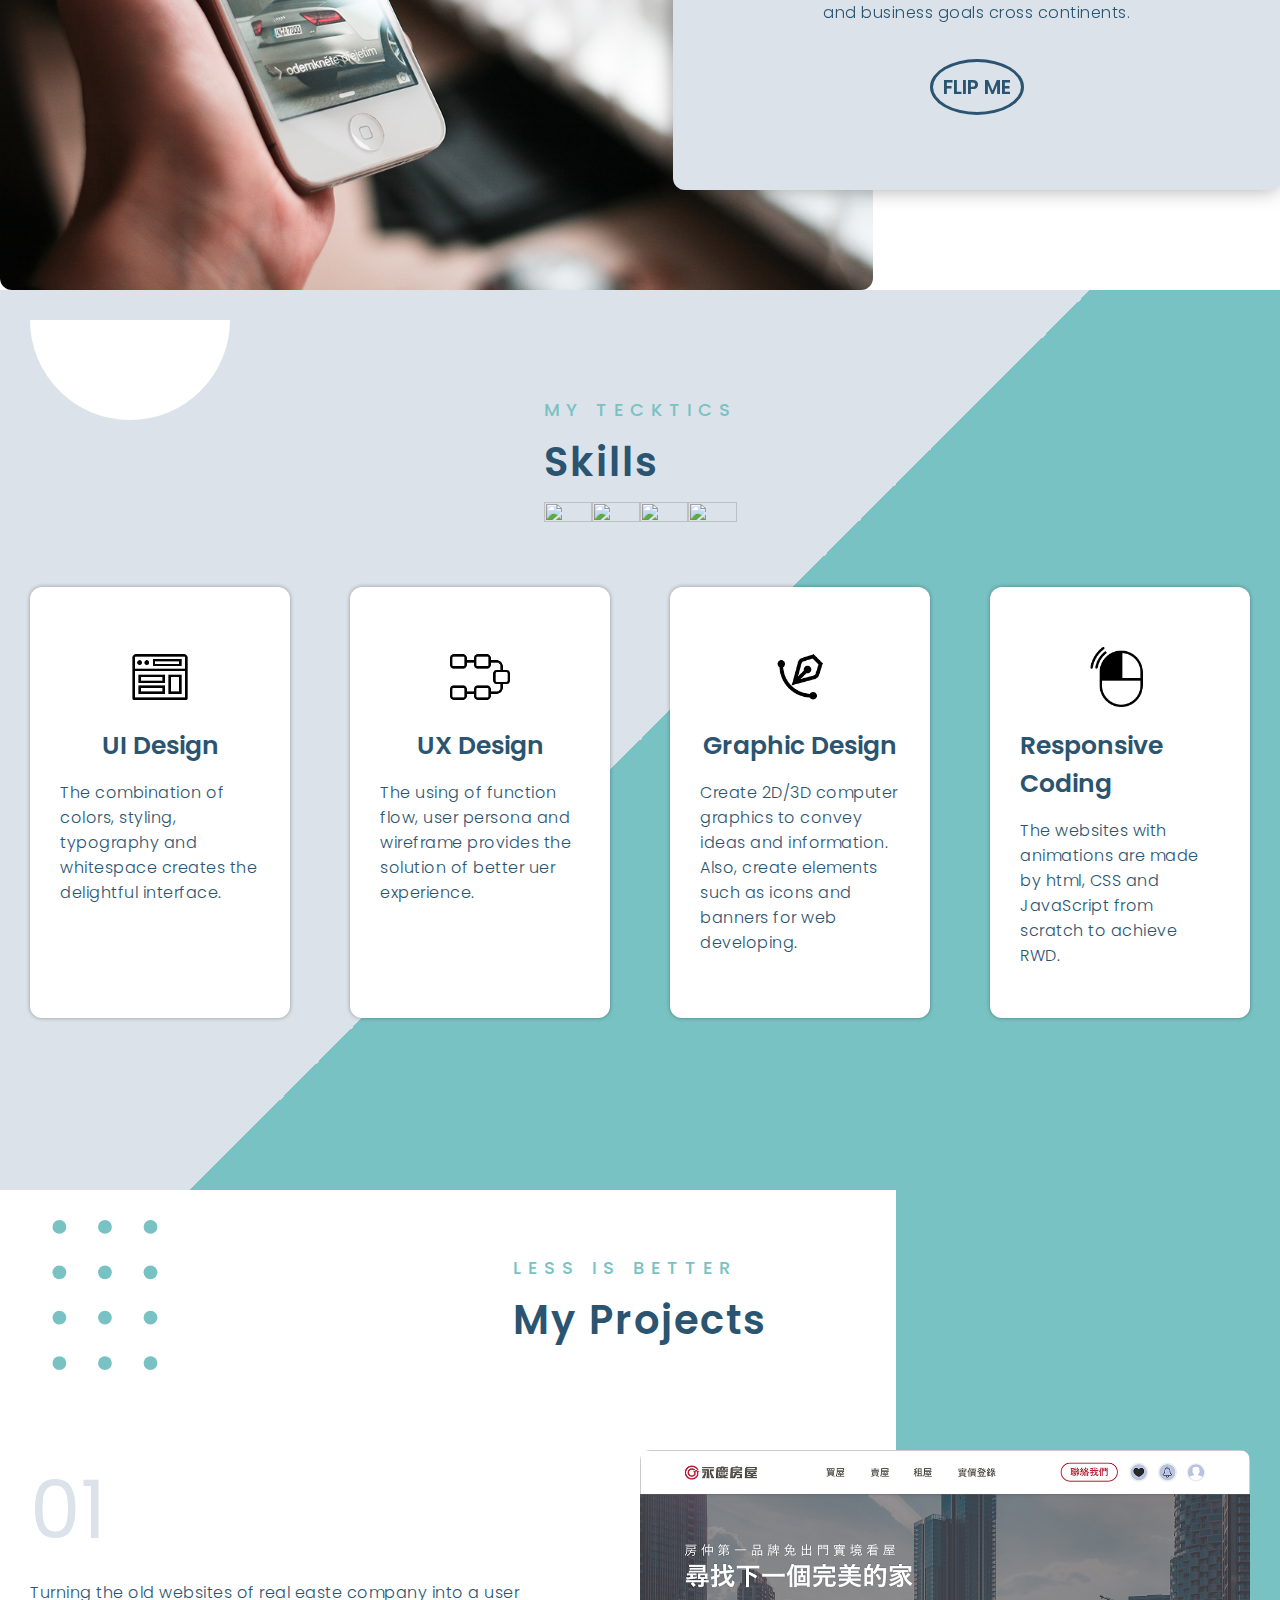
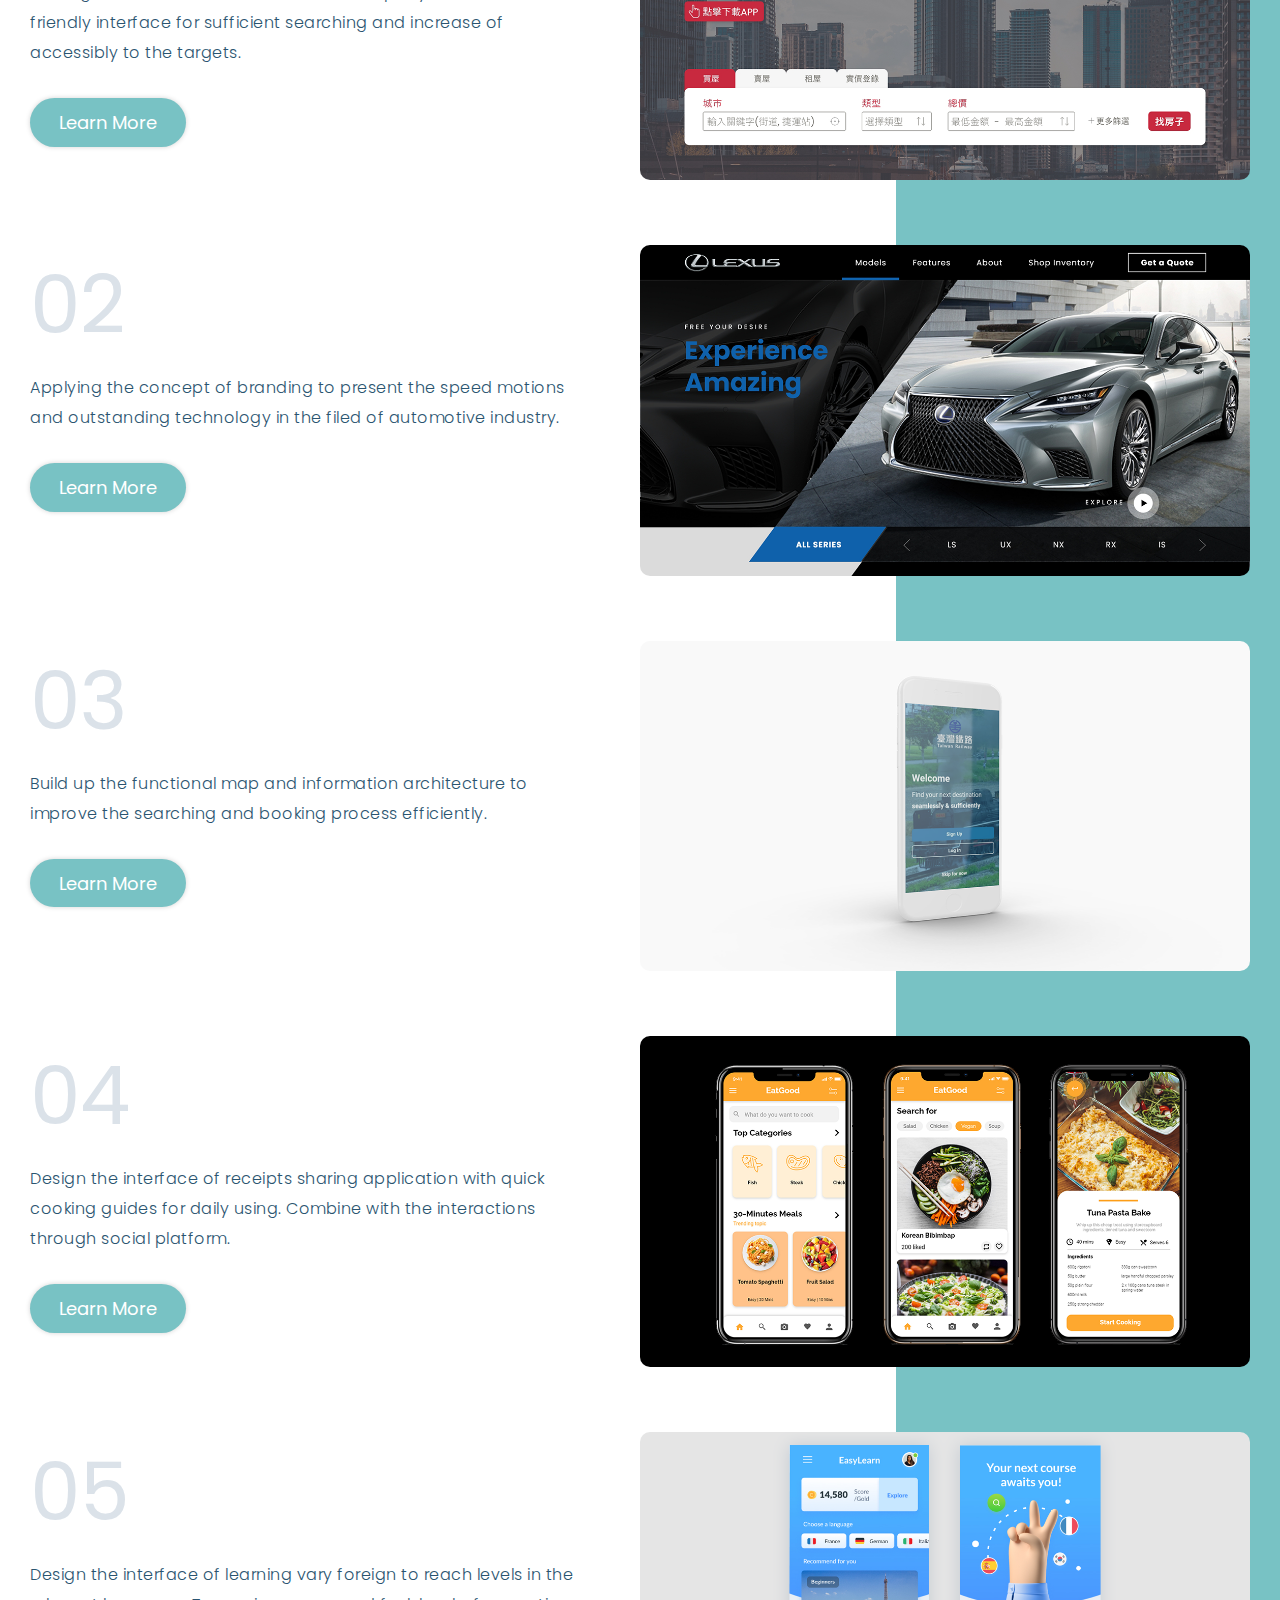
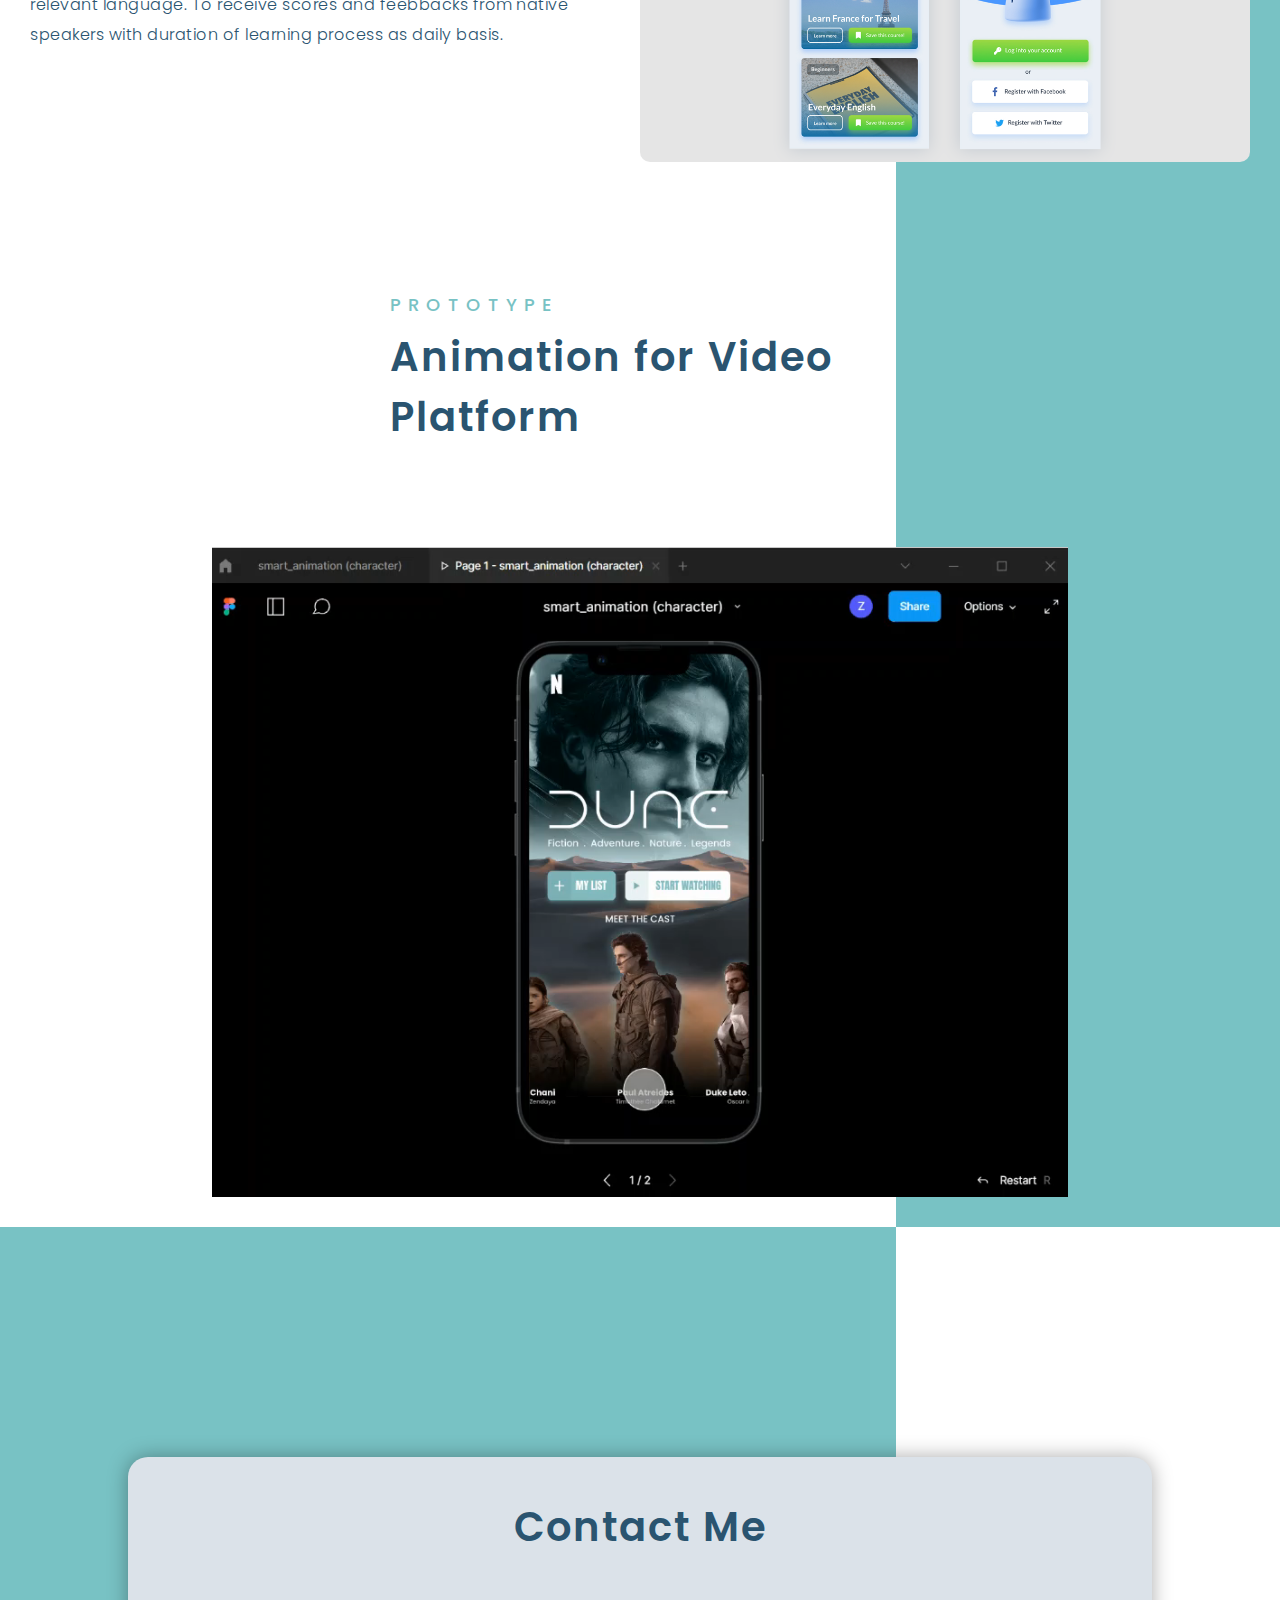
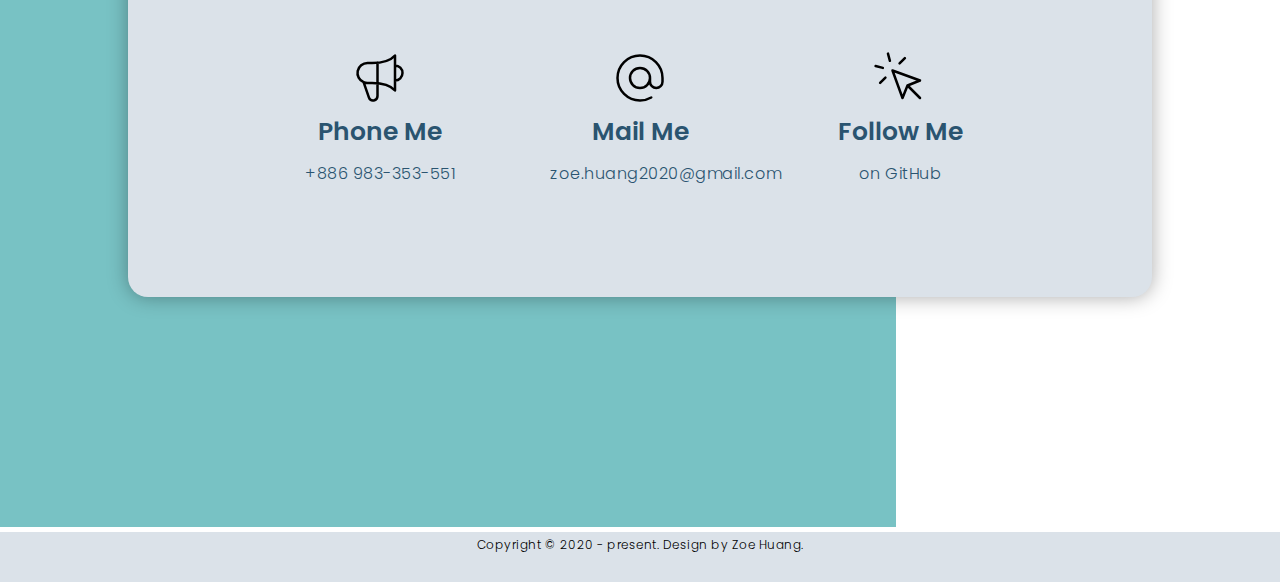
==== commit d00a0e91: "Add files via upload" ====
--- a/index.html
+++ b/index.html
@@ -124,14 +124,14 @@
             </div>
             <div class="skill-bottom">
                 <div class="skill-item">
-                    <div class="icon"><img src="./image/web.png" /></a></div>
+                    <div class="icon"><img src="/image/web.png" /></a></div>
                     <h2 class="item-title">UI Design</h2>
                     <p class="item-desc">The combination of colors, styling, typography and whitespace creates the
                         delightful interface.</p>
                 </div>
 
                 <div class="skill-item">
-                    <div class="icon"><img src="./image/serial-tasks--v1.png" /></div>
+                    <div class="icon"><img src="/image/serial-tasks--v1.png" /></div>
                     <h2 class="item-title">UX Design</h2>
                     <p class="item-desc">The using of function flow, user persona and wireframe provides the solution of
                         better uer experience.
@@ -139,7 +139,7 @@
                 </div>
 
                 <div class="skill-item">
-                    <div class="icon"><img src="./image/pen-2.png" /></div>
+                    <div class="icon"><img src="/image/pen-2.png" /></div>
                     <h2 class="item-title">Graphic Design</h2>
                     <p class="item-desc">Create 2D/3D computer graphics to convey ideas and information. Also, create
                         elements such as icons and banners for web developing.
@@ -147,7 +147,7 @@
                 </div>
 
                 <div class="skill-item">
-                    <div class="icon"><img src="./image/mouse-left-click.png" /></div>
+                    <div class="icon"><img src="/image/mouse-left-click.png" /></div>
                     <h2 class="item-title">Responsive Coding</h2>
                     <p class="item-desc">The websites with animations are made by html, CSS and JavaScript from scratch
                         to achieve RWD.
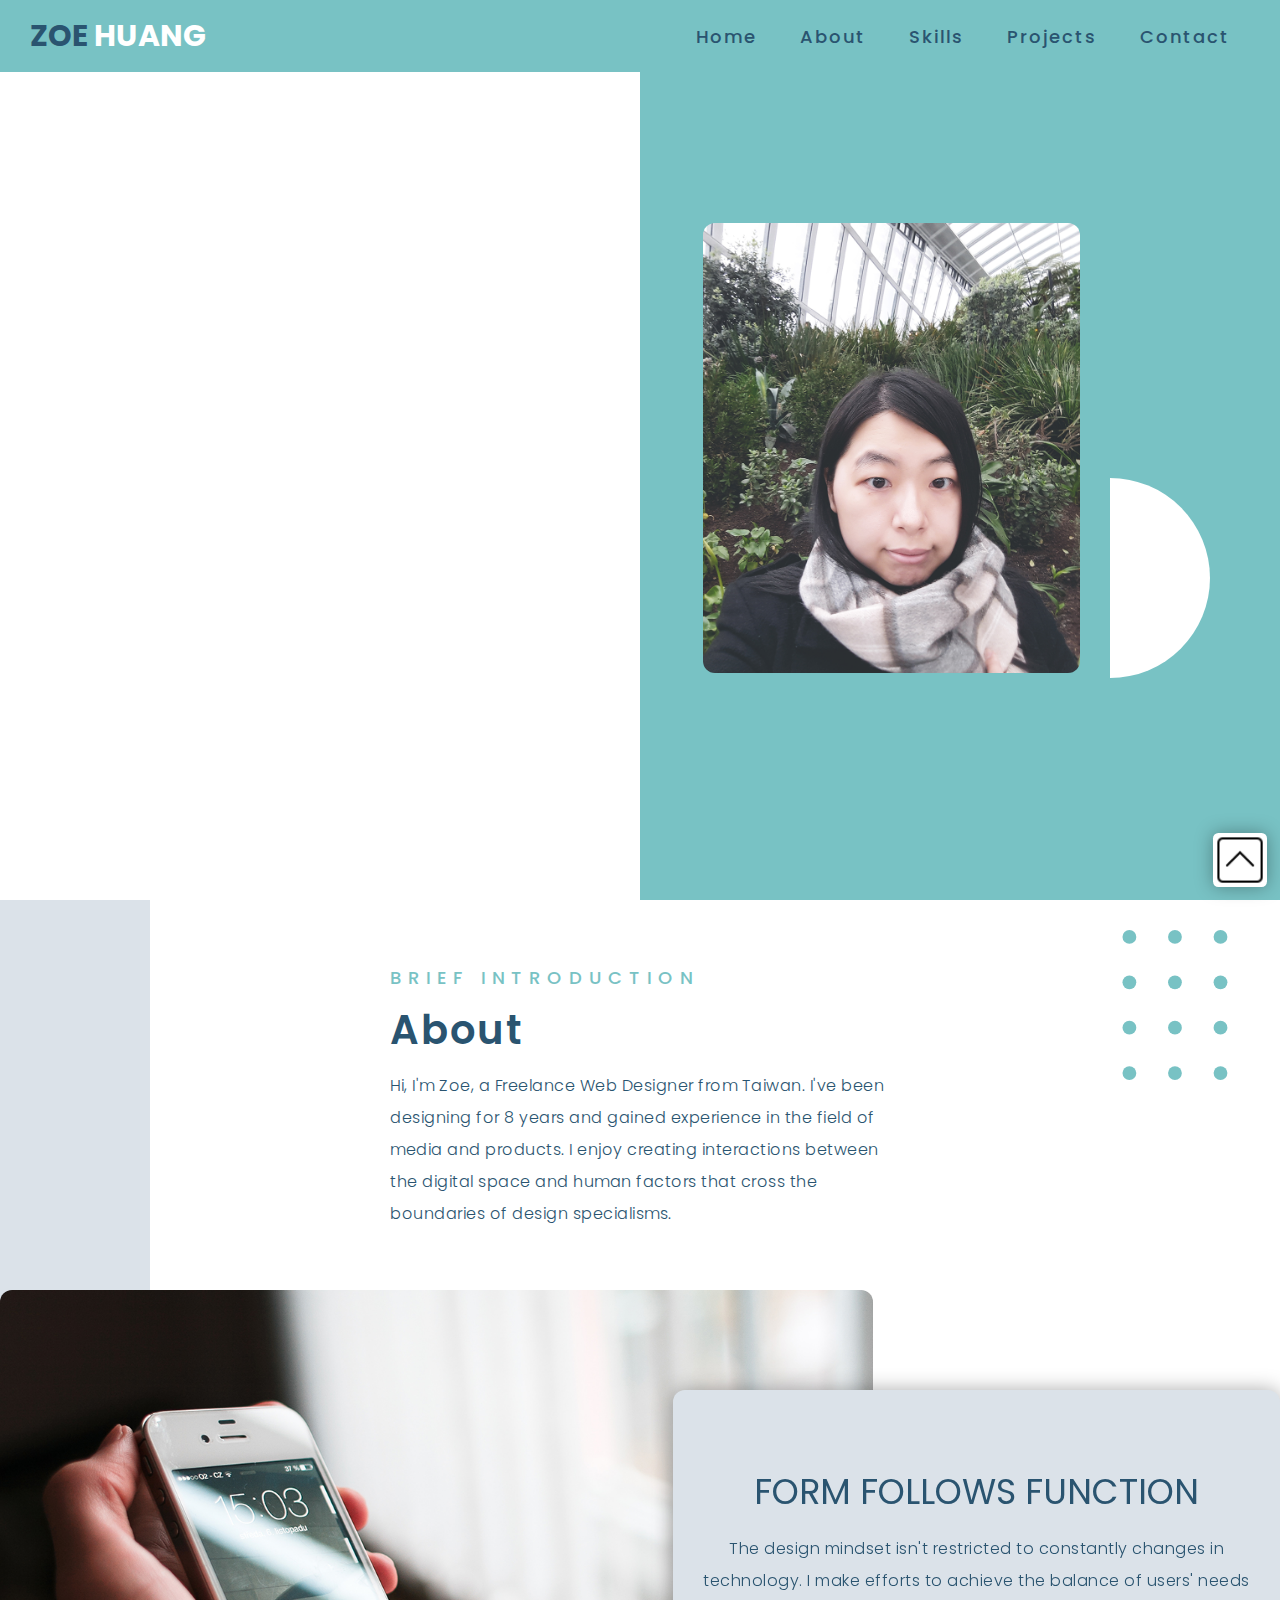
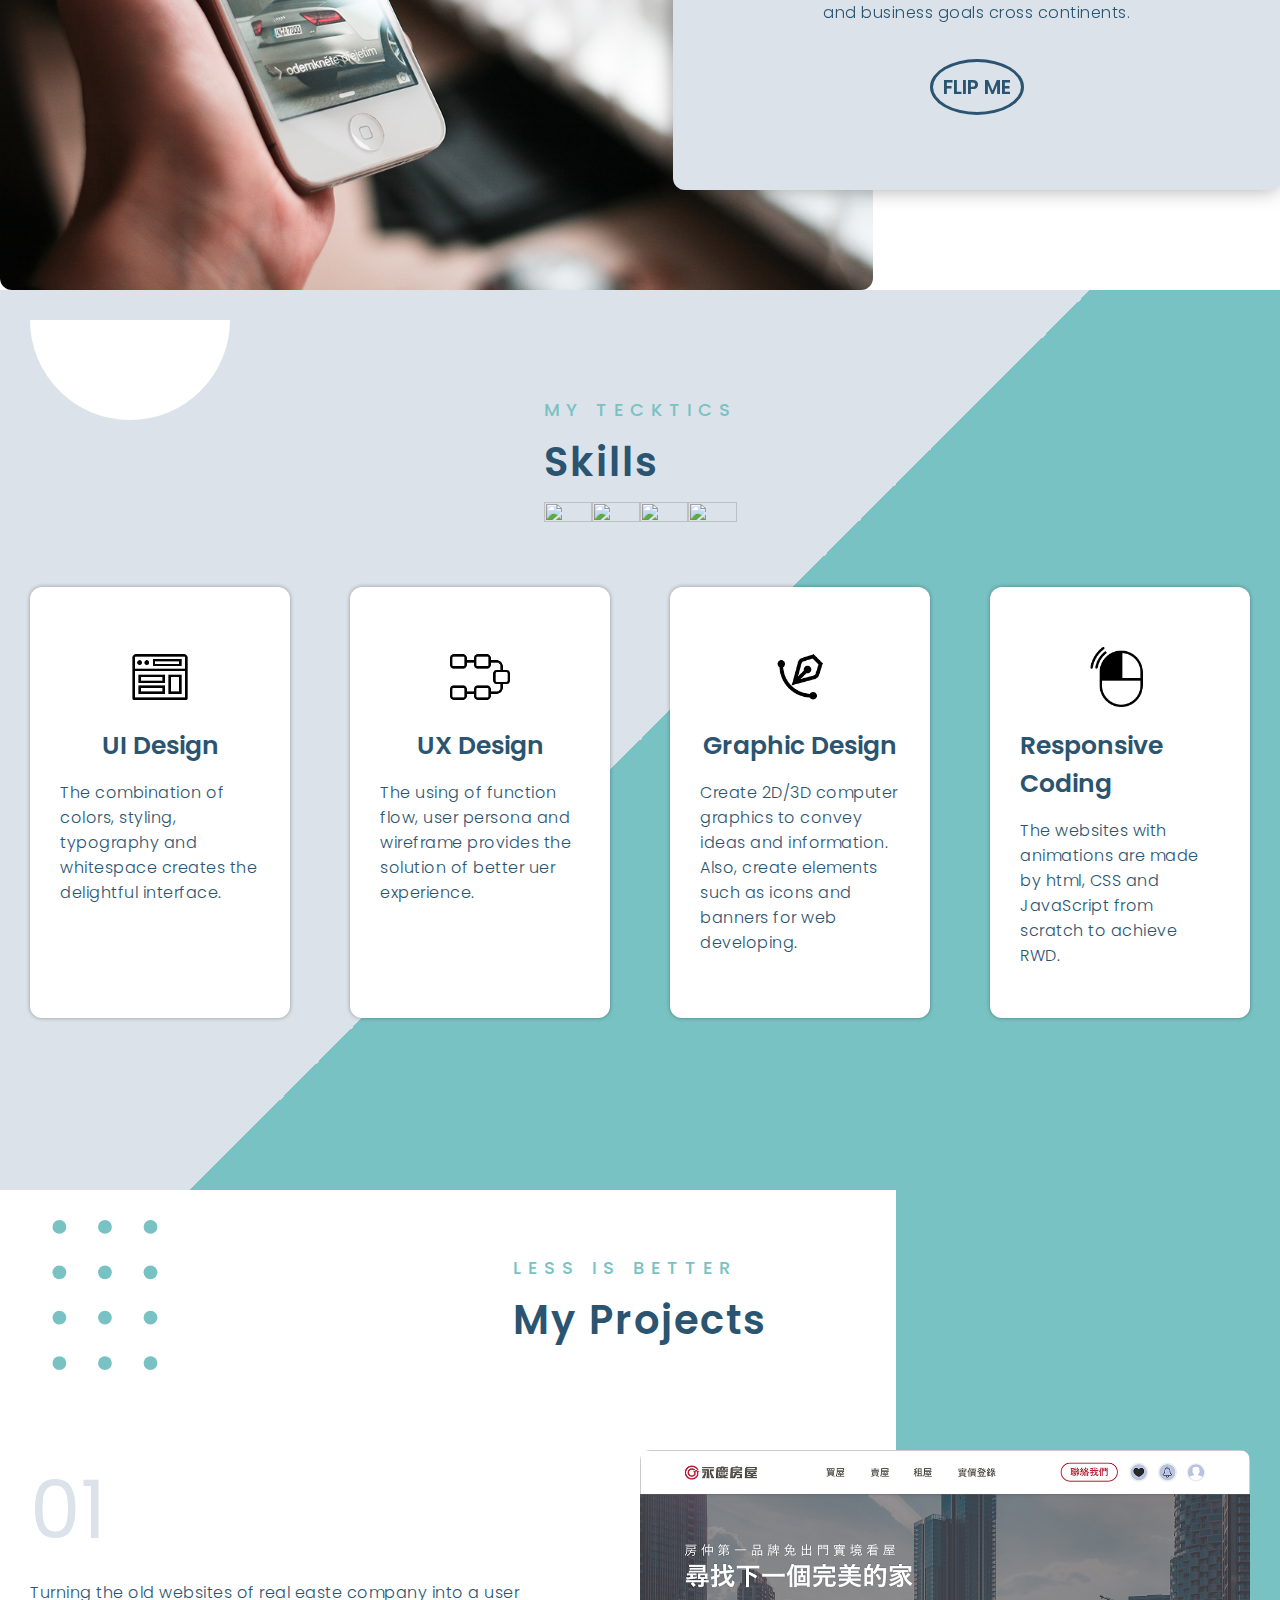
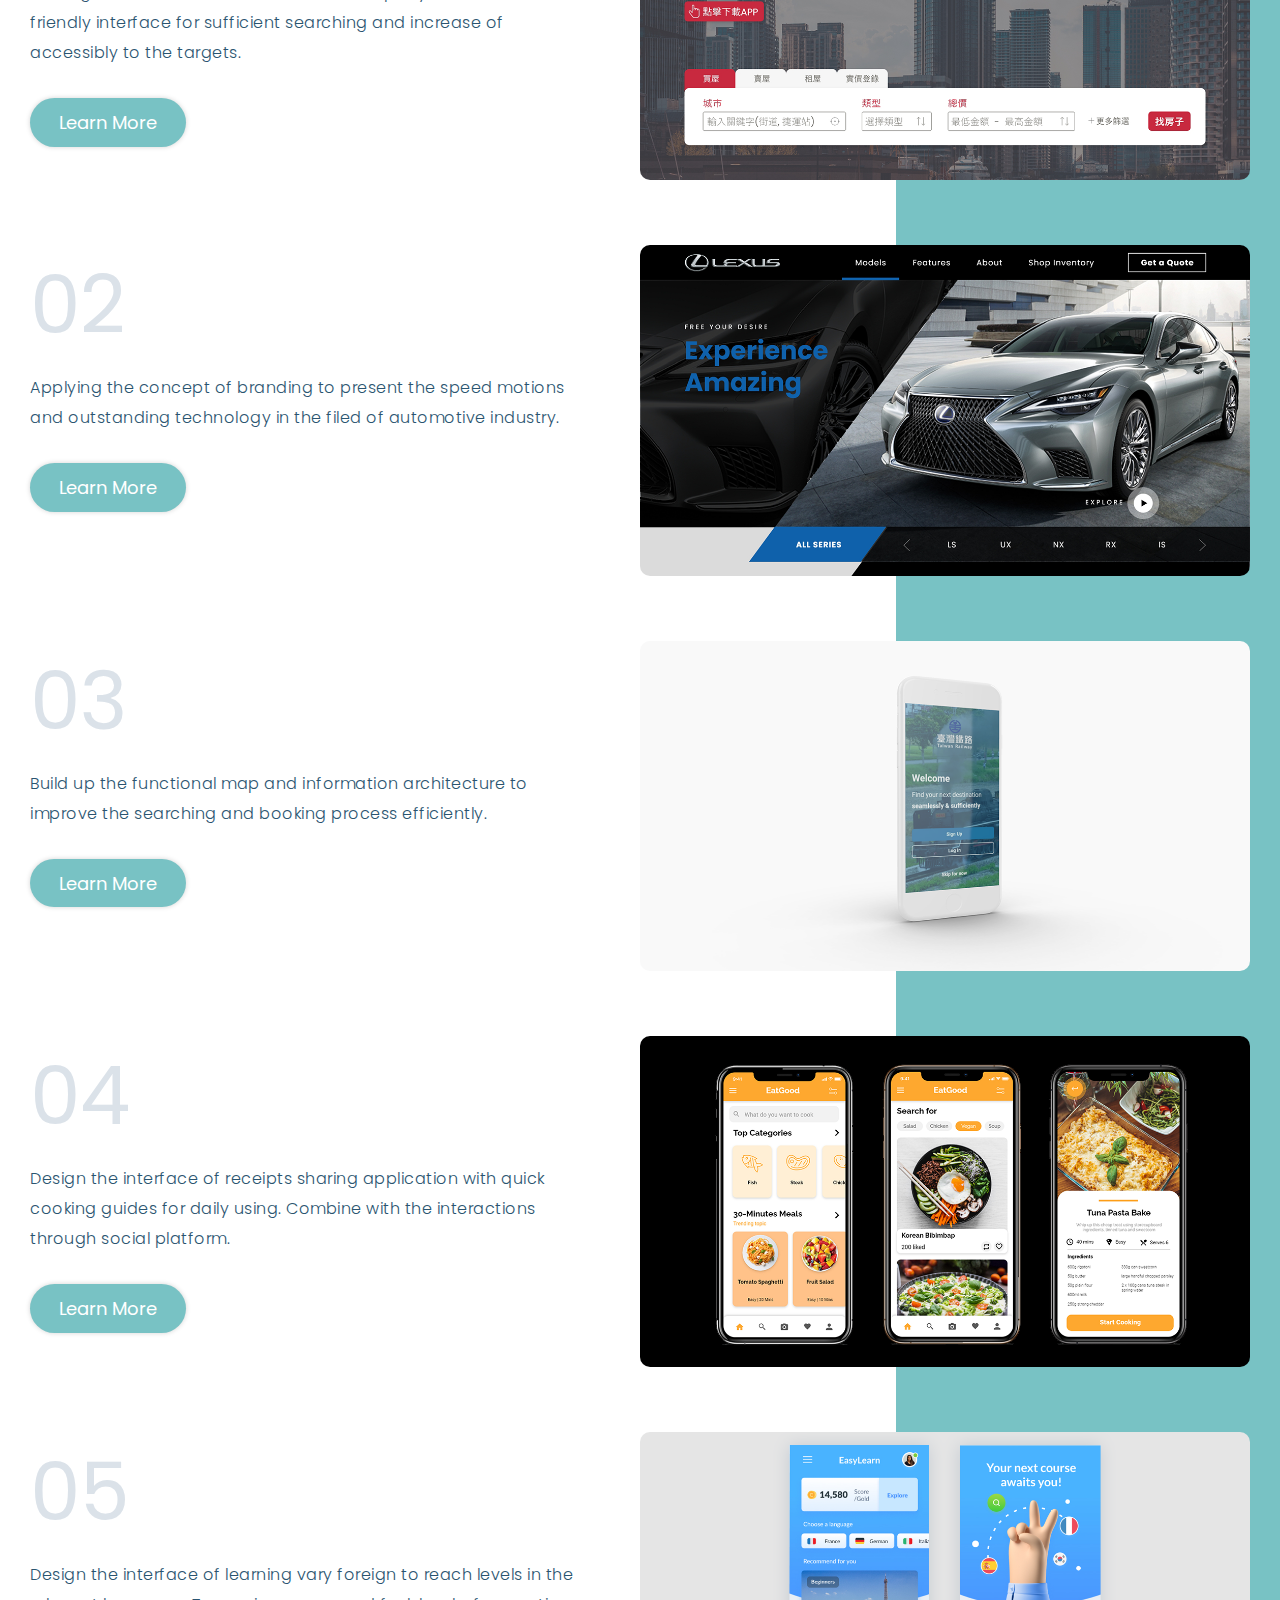
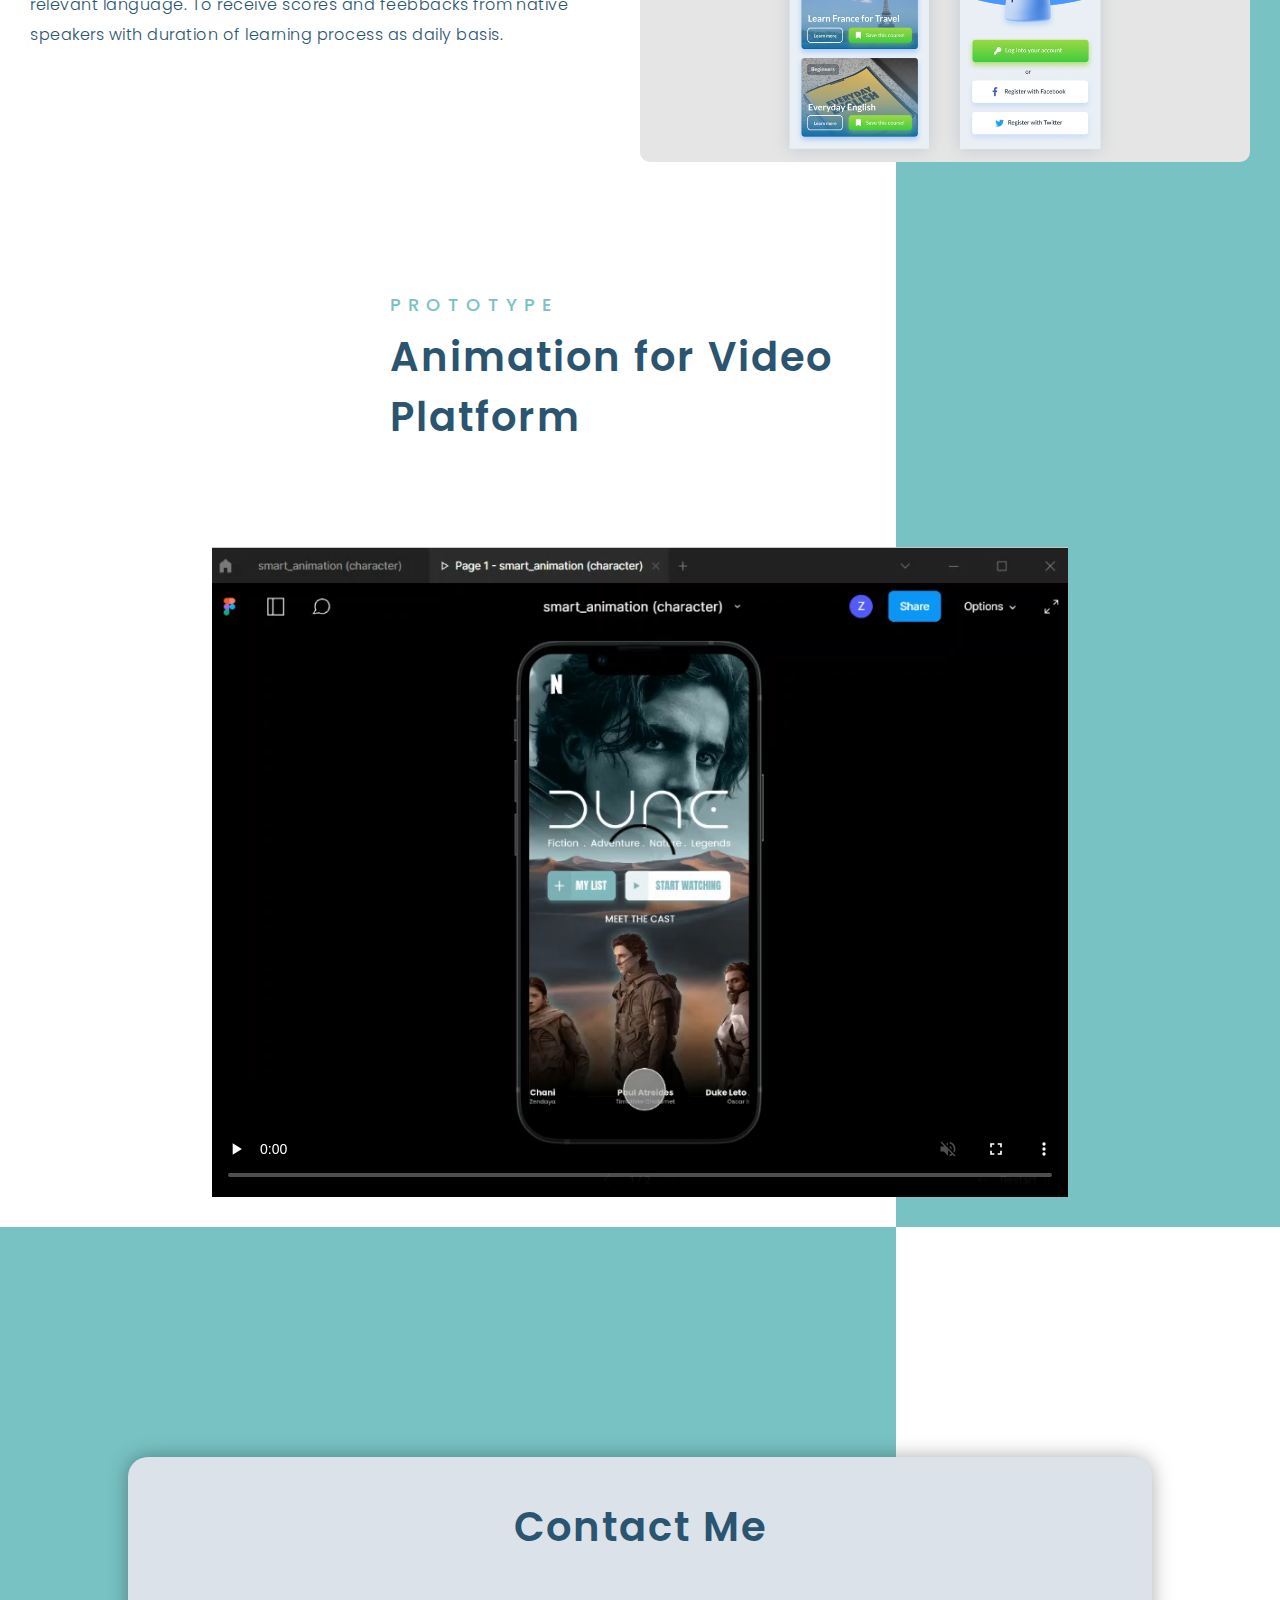
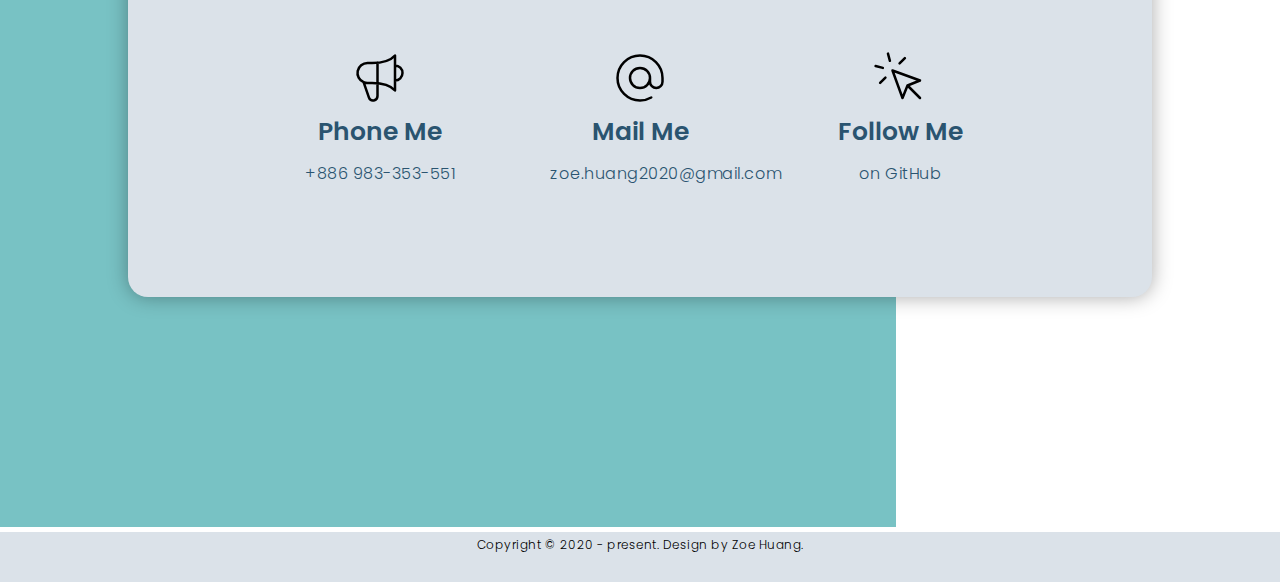
==== commit 0ec65580: "Add files via upload" ====
--- a/index.html
+++ b/index.html
@@ -253,7 +253,7 @@
                 <h1 class="section-title">Animation for Video Platform</h1>
             </div>
             <div class="project-bottom">
-                <video class="video_content" autoplay loop muted height="650">
+                <video class="video_content" controls autoplay loop muted height="650">
                     <source src="image/video.webm" type="video/webm">
                     <p>Your browser doesn't support HTML5 video.Here is
                         a <a href="video.mp4">link to the video</a> instead.</p>
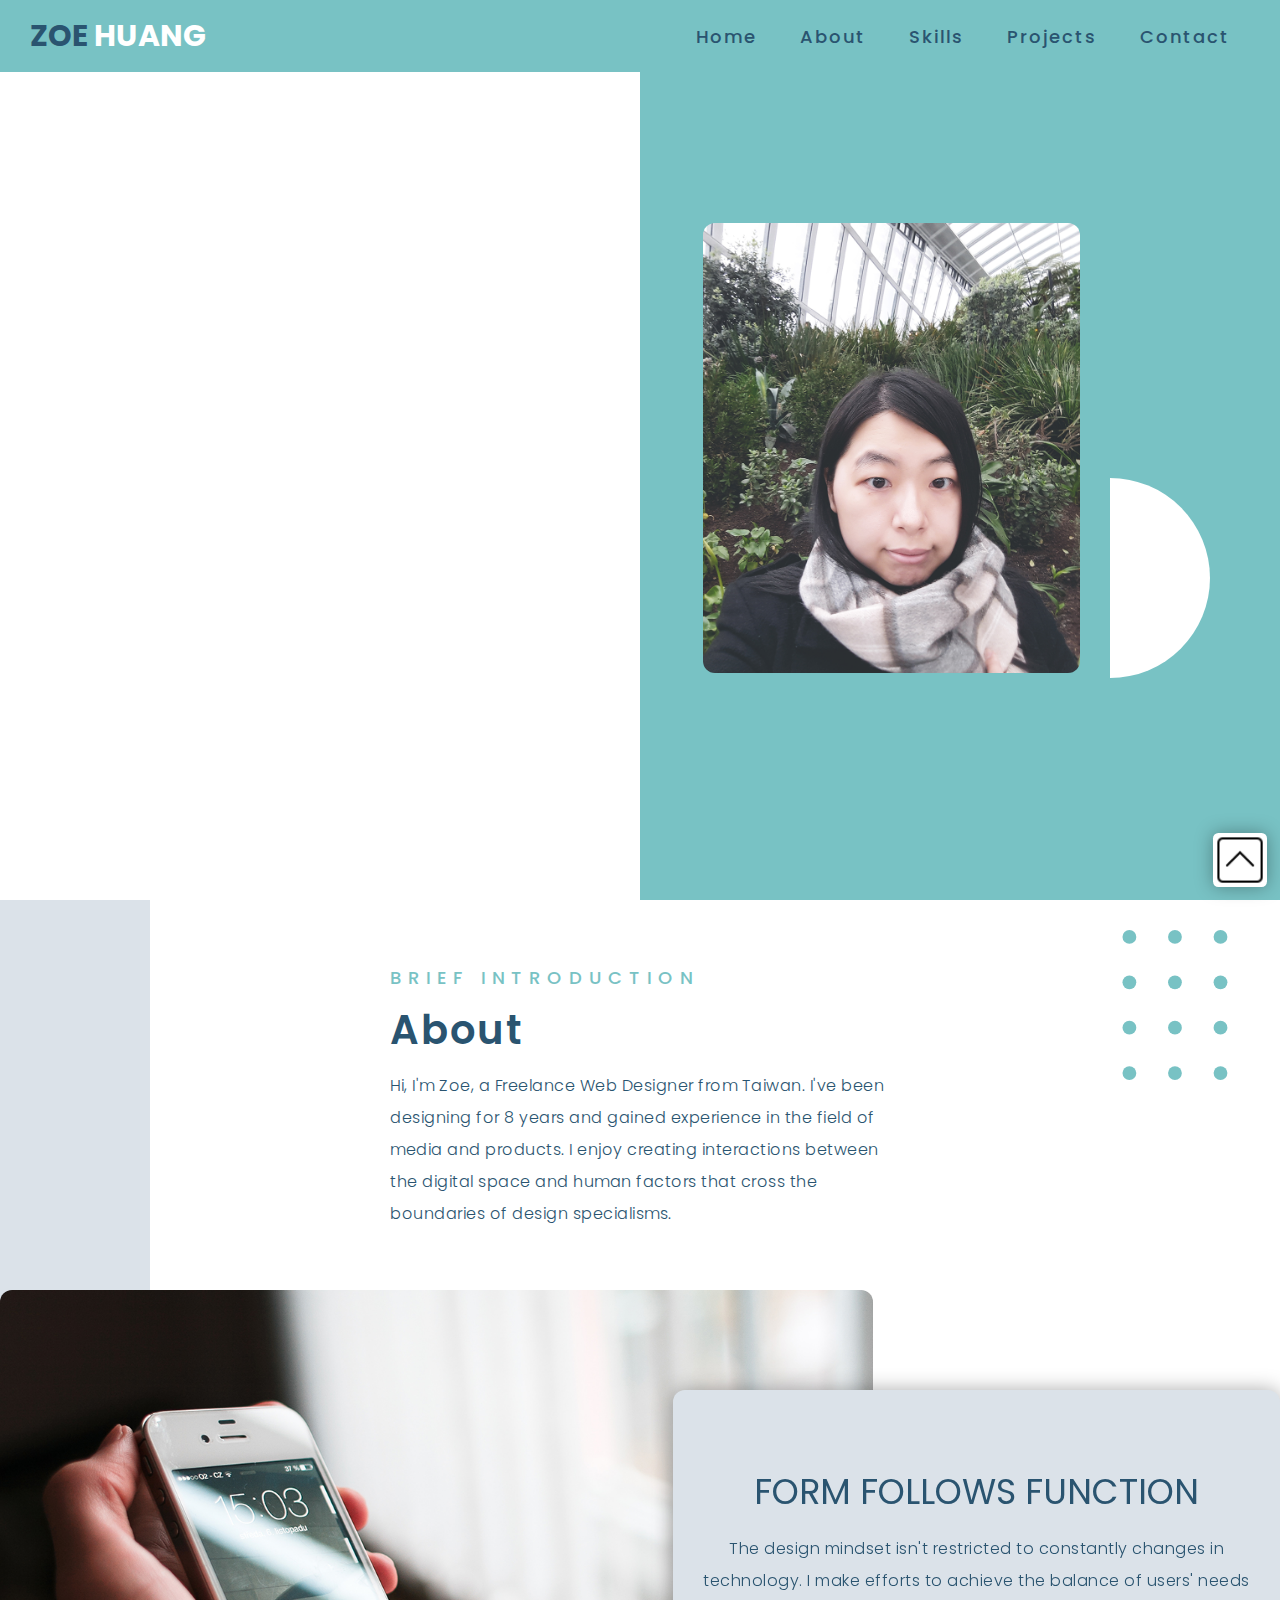
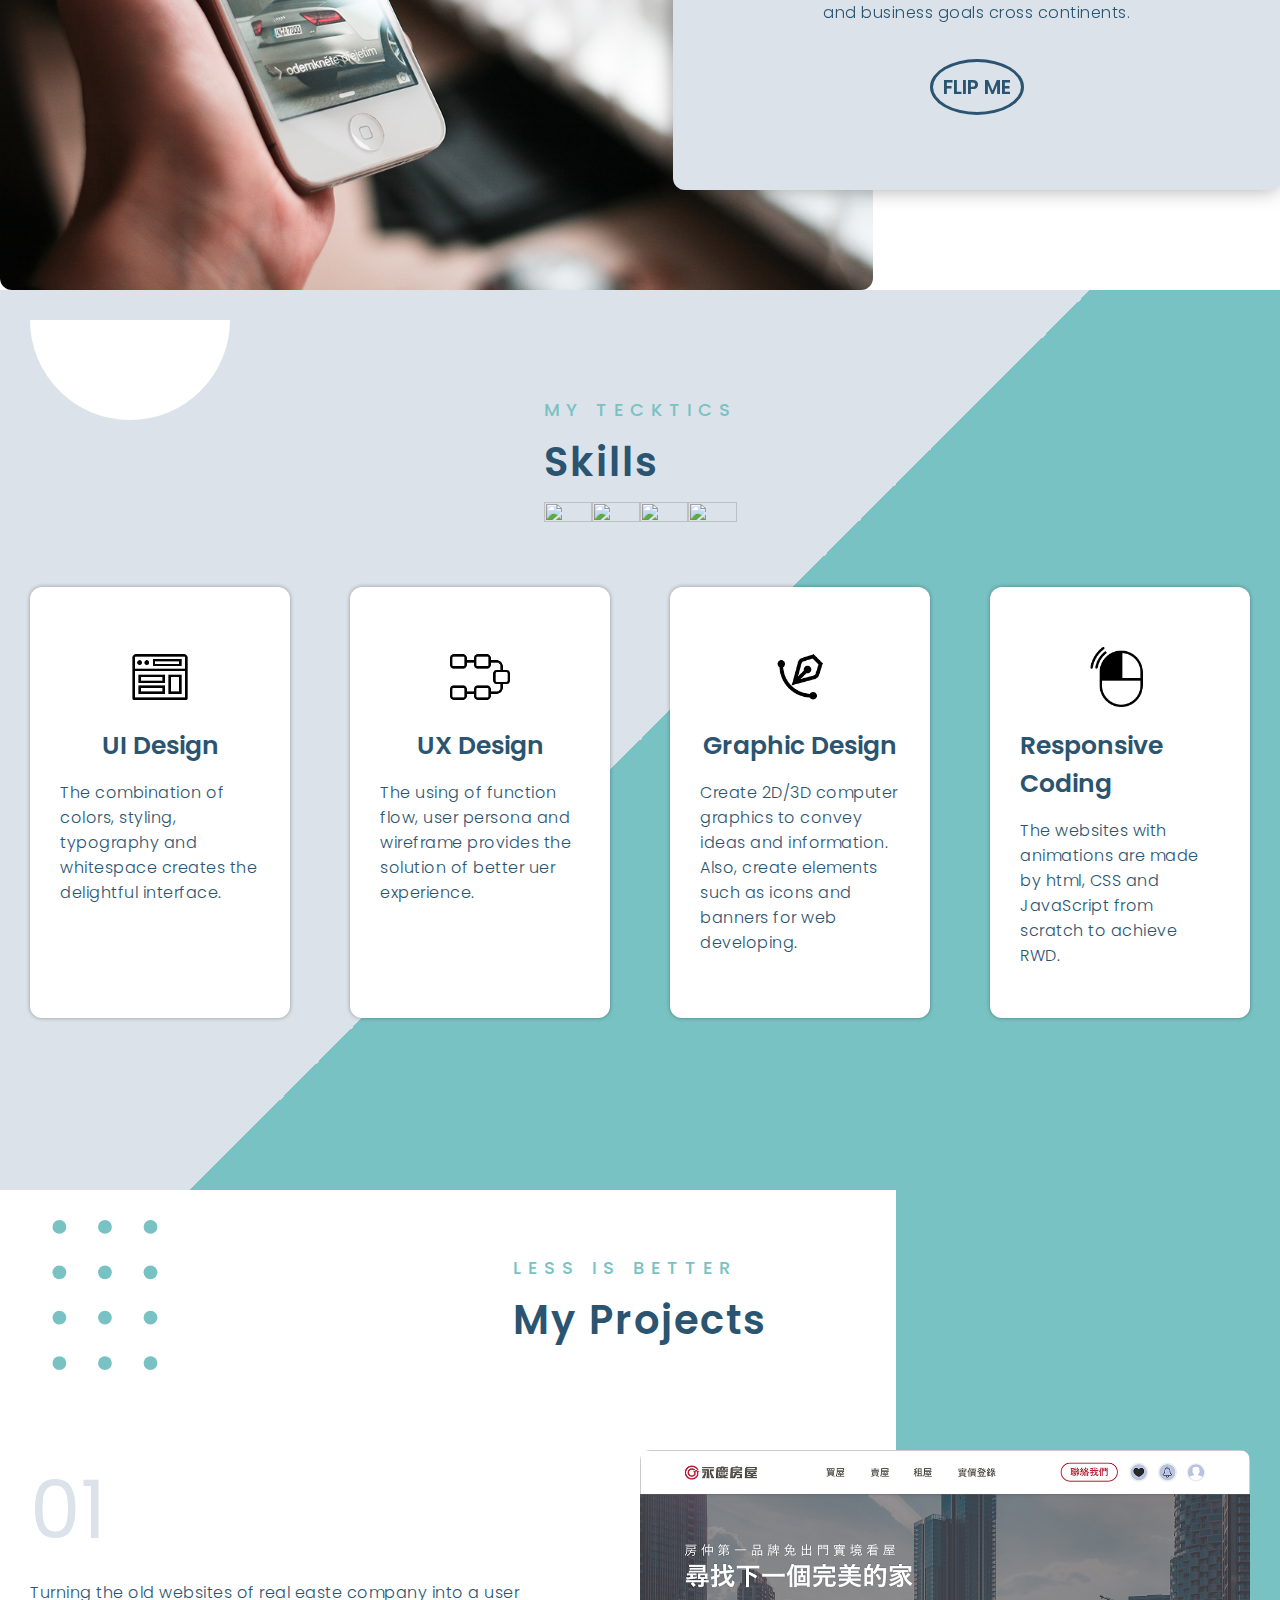
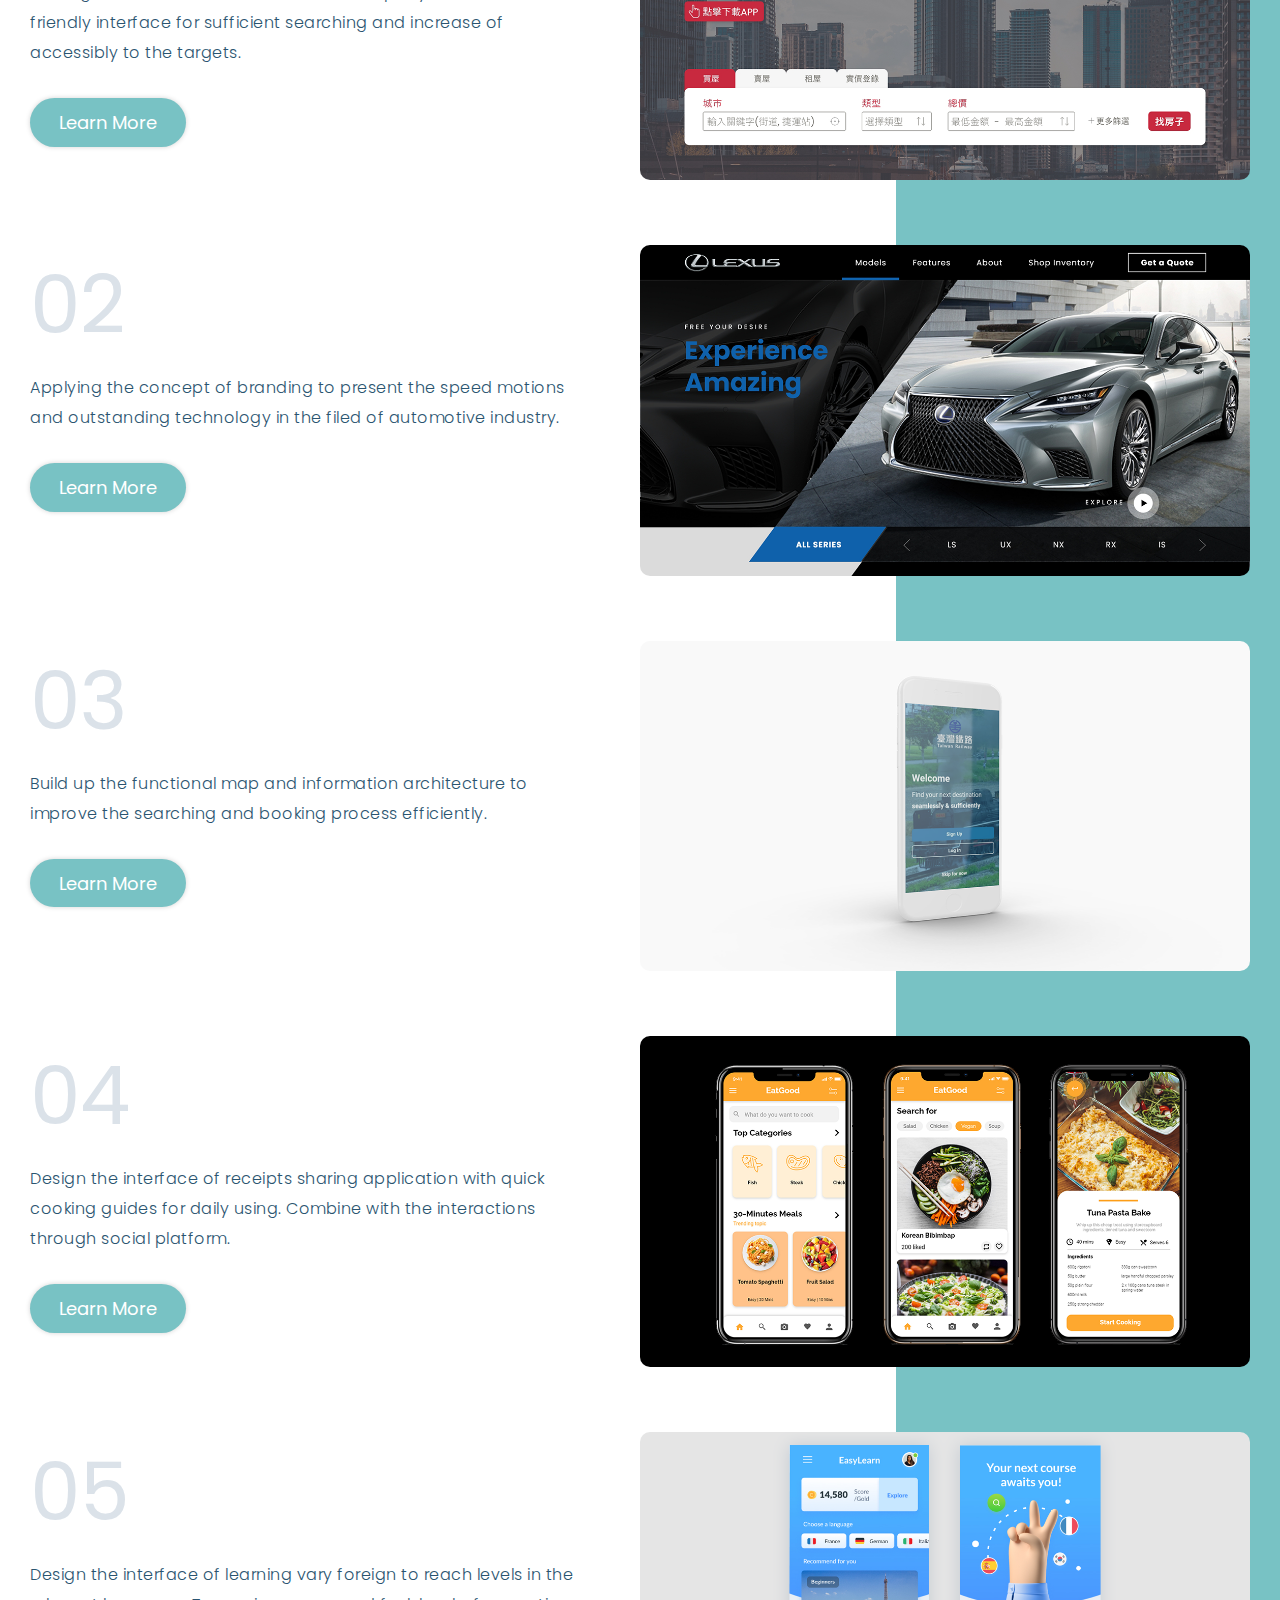
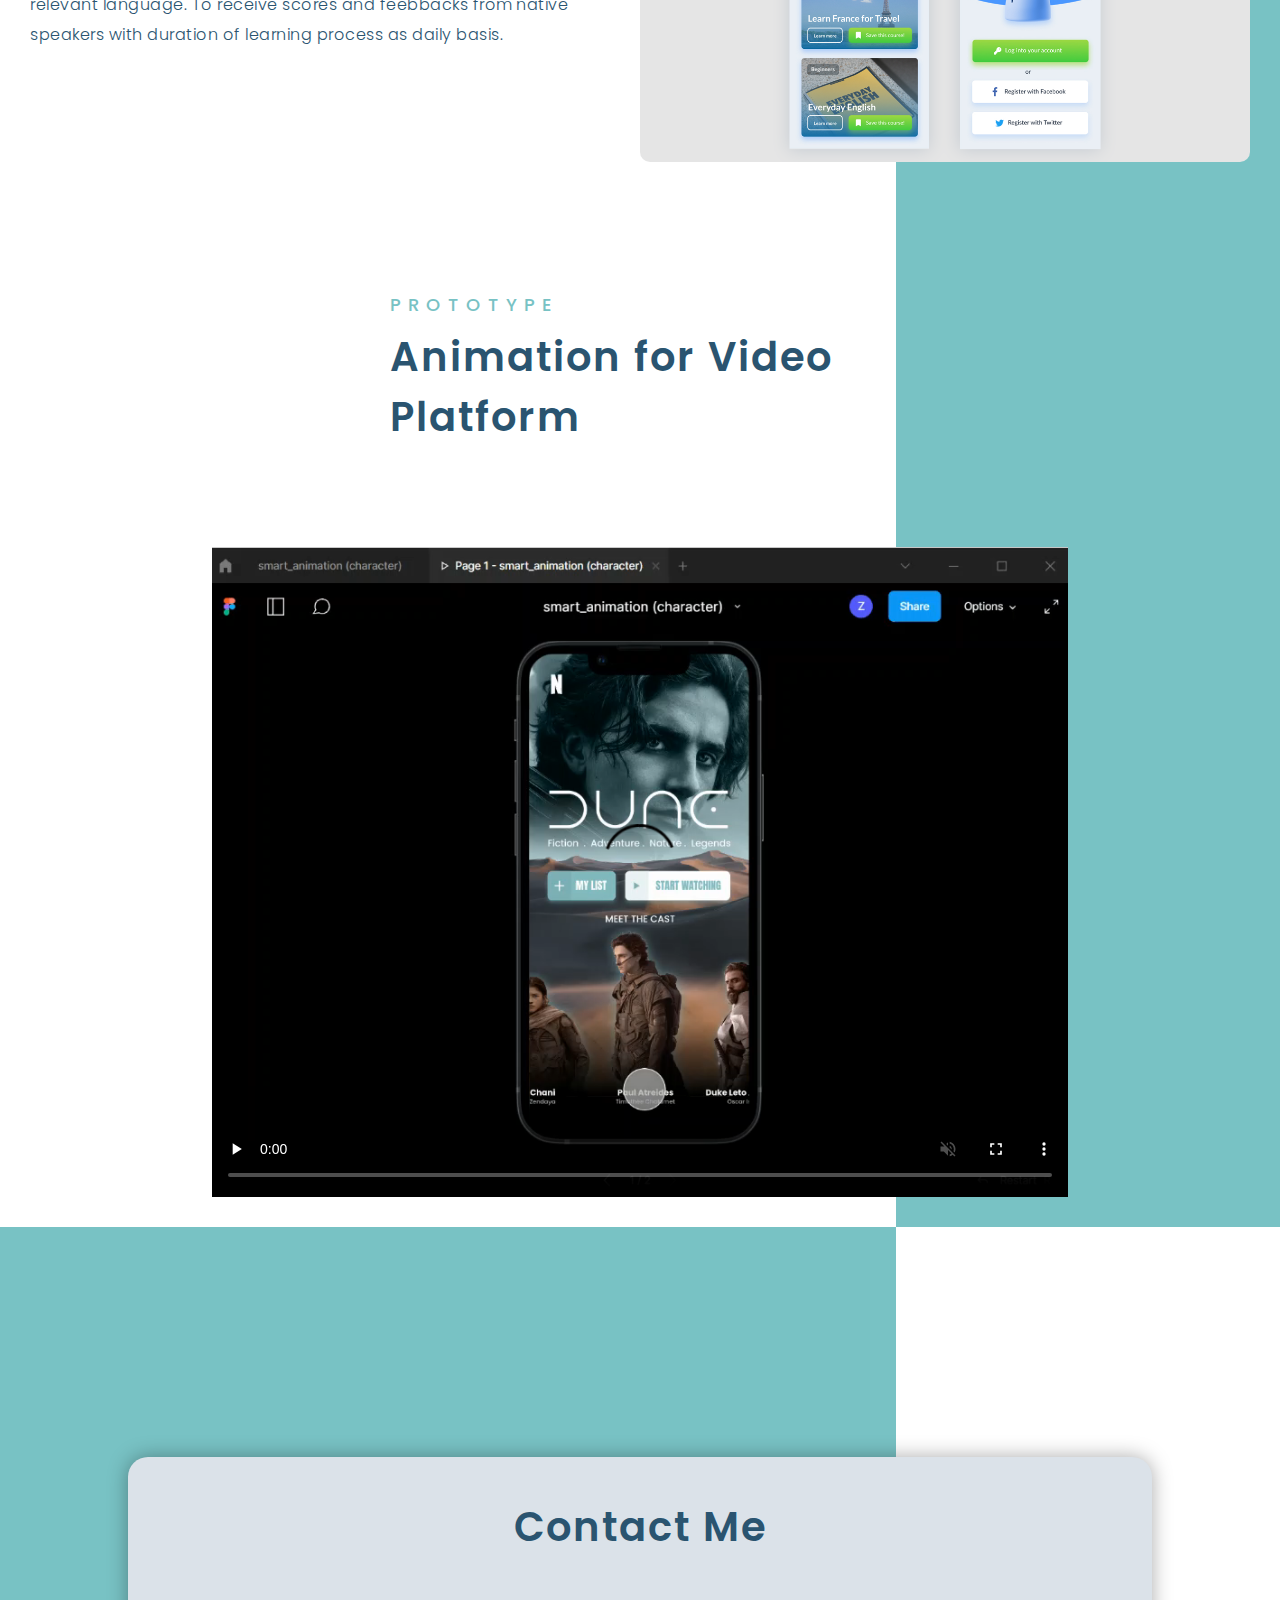
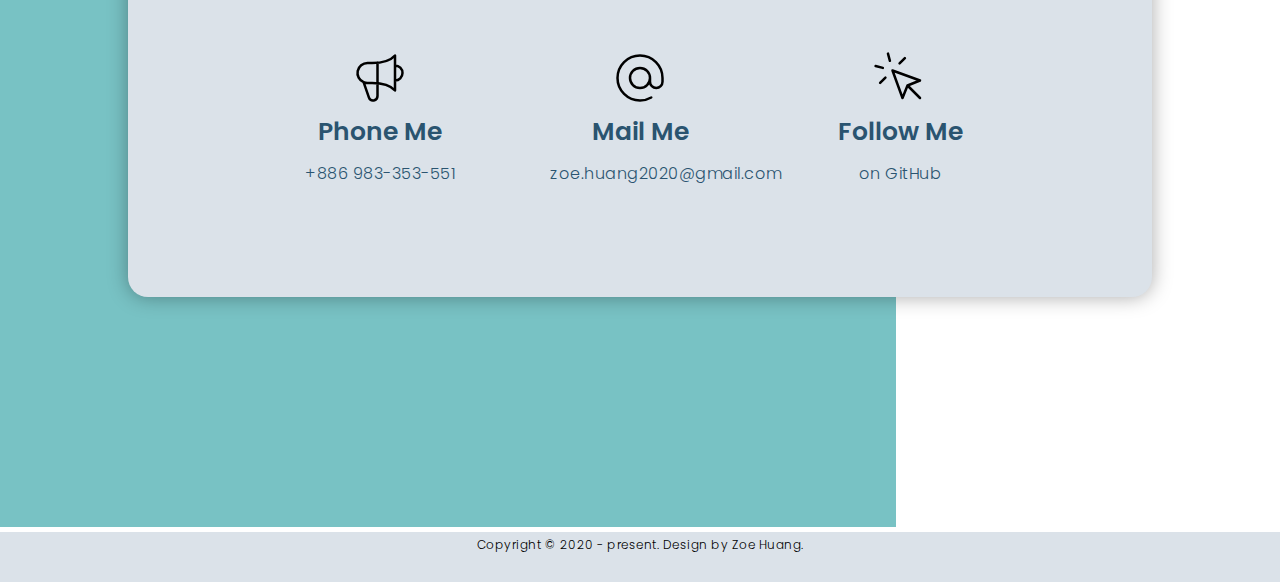
==== commit d240416e: "Add files via upload" ====
--- a/index.html
+++ b/index.html
@@ -52,9 +52,7 @@
                 <p class="desc">Web Designer, UI/UX Designer, Graphic Designer
                 </p>
                 <div class="buttons">
-                    <a class="cta"
-                        href="https://drive.google.com/file/d/1Hffxkh51W00naemEZfoEecvMXu5yJ0Yz/view?usp=sharing"
-                        target="_blank">下載履歷</a>
+
                     <a class="cta"
                         href="https://drive.google.com/file/d/1Xxja9cWfTzgrudcEsv-G5lN_NQeD8hMG/view?usp=sharing"
                         target="_blank">Download Resume</a>
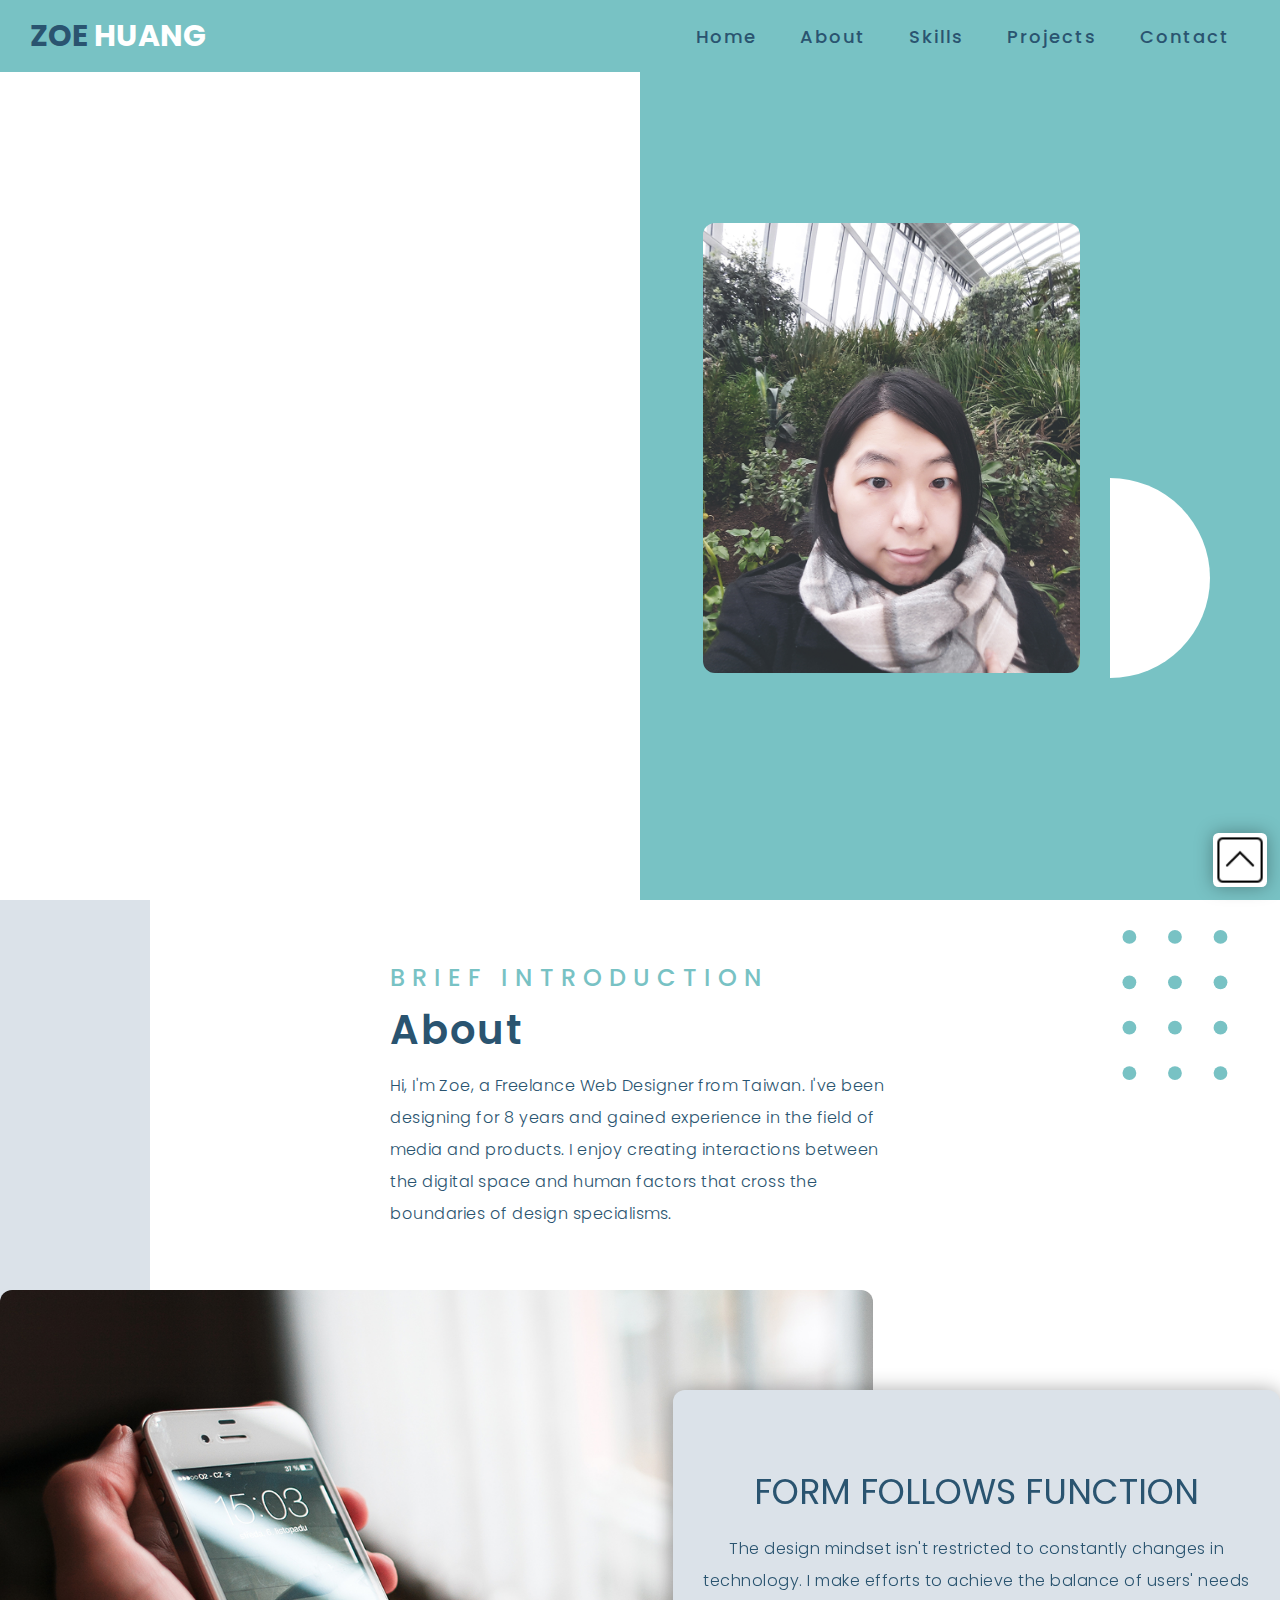
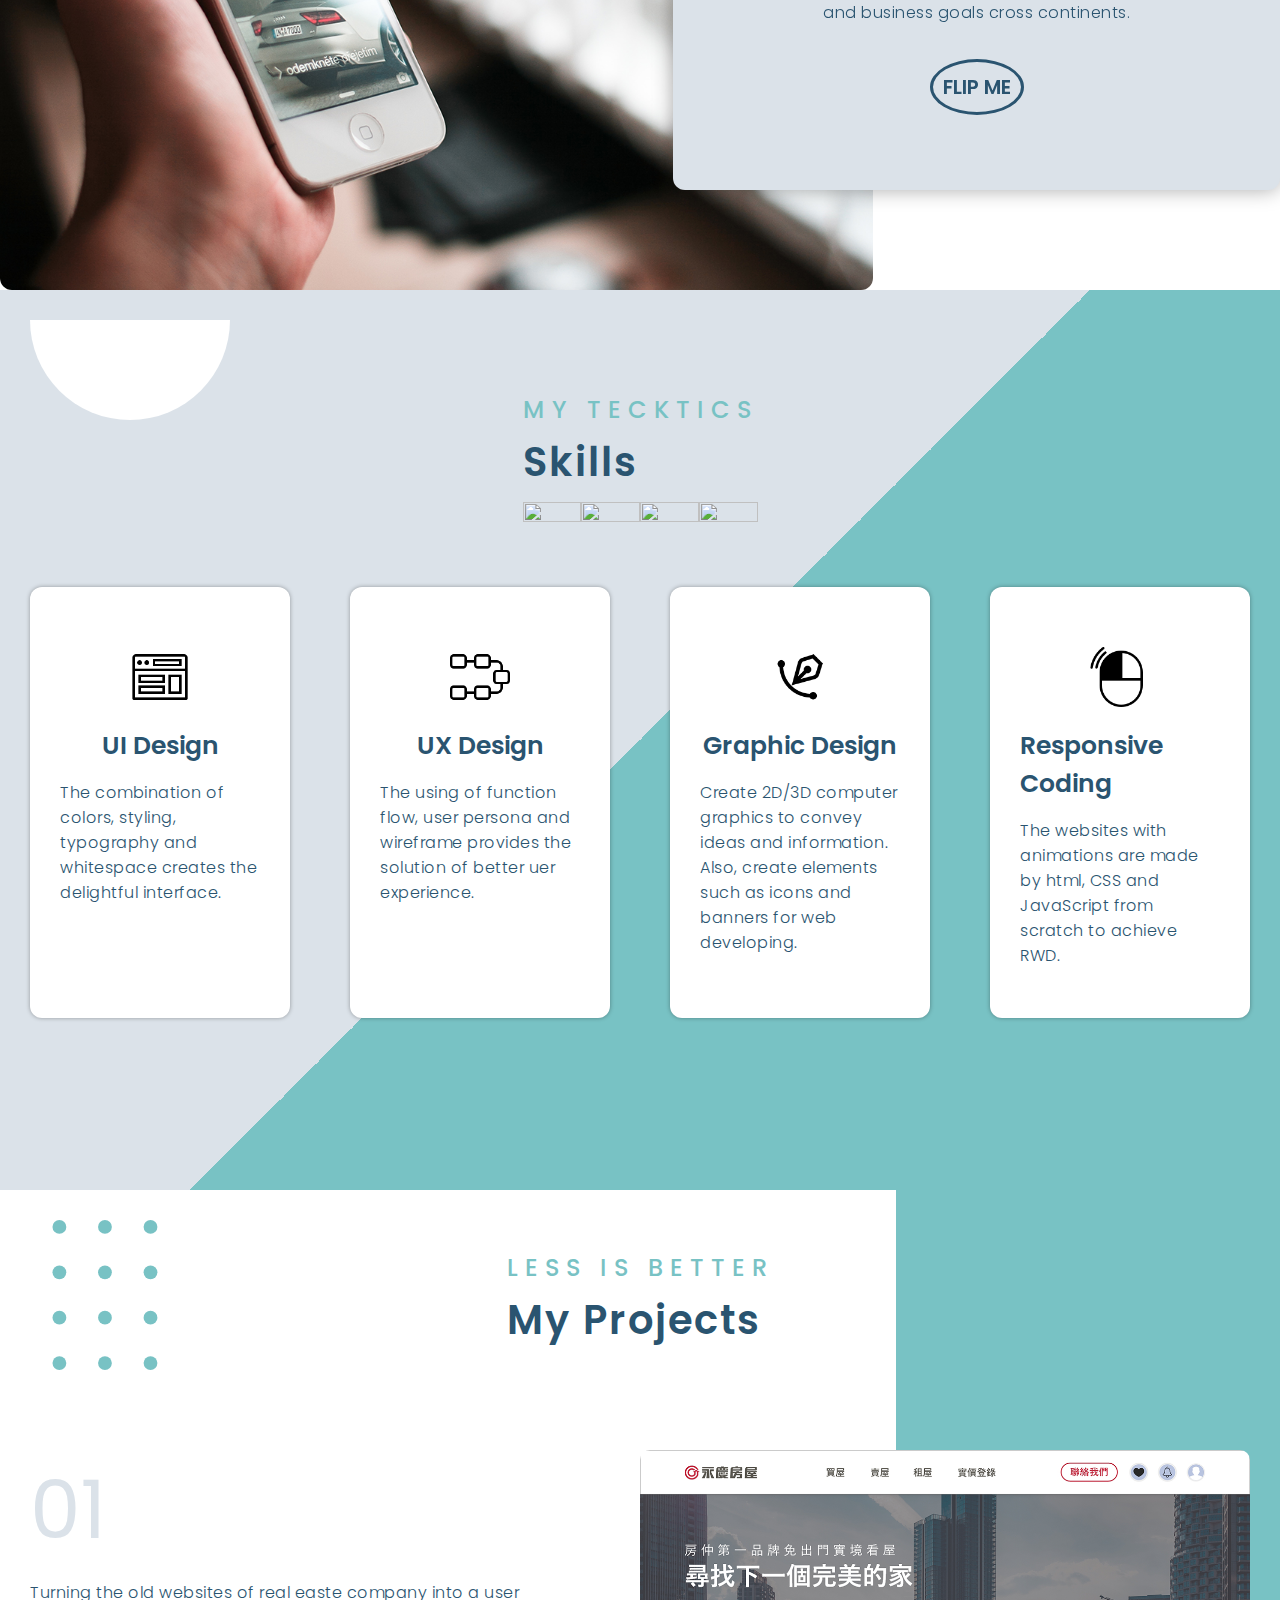
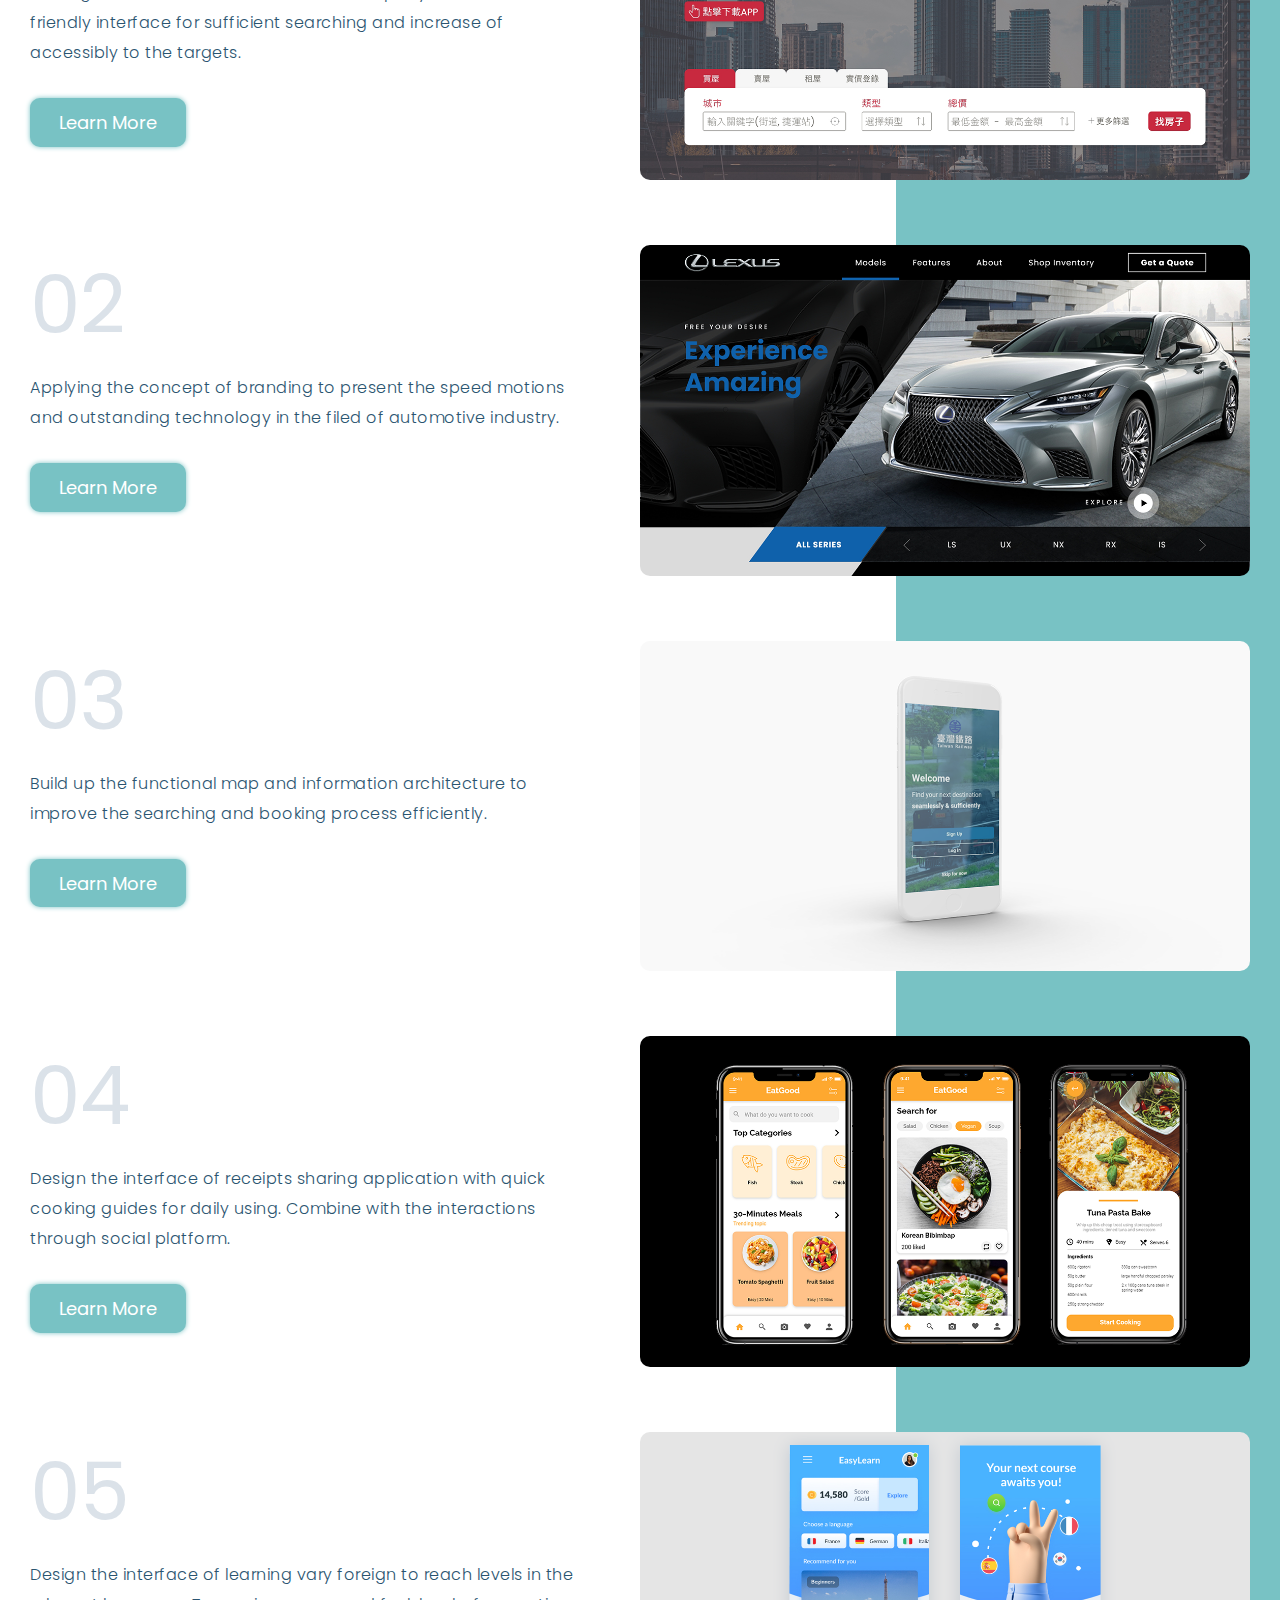
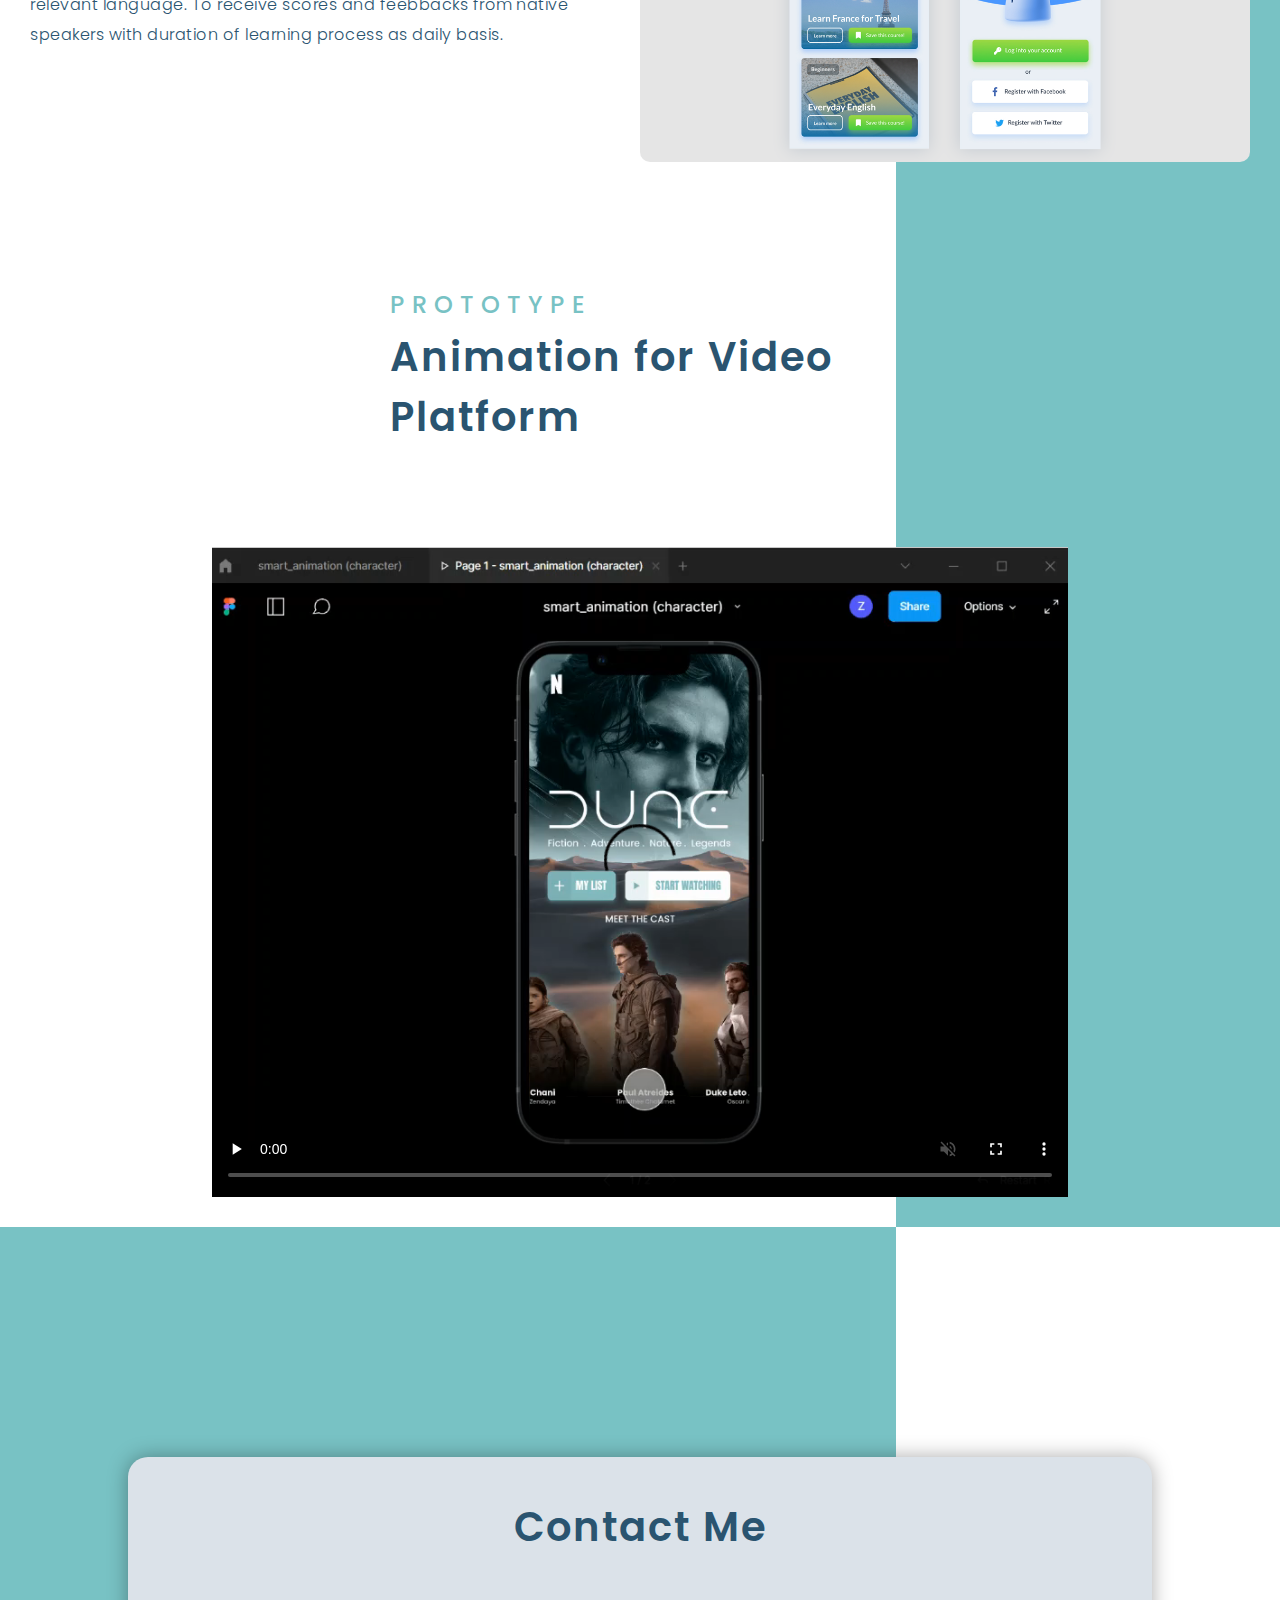
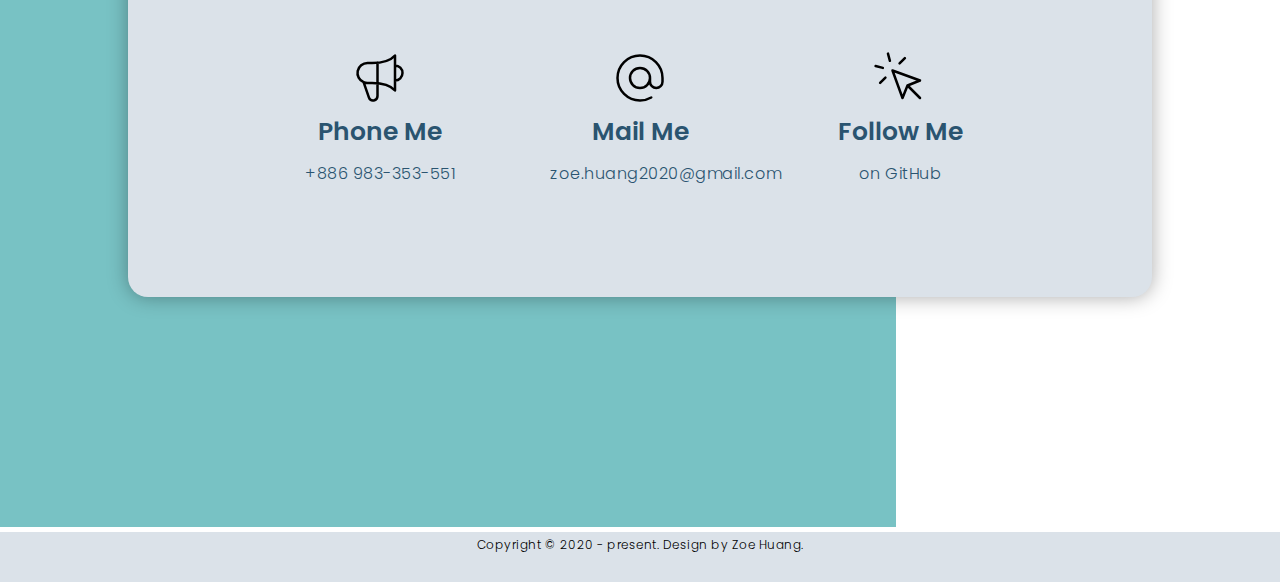
==== commit becfe6f4: "Add files via upload" ====
--- a/index.html
+++ b/index.html
@@ -122,14 +122,14 @@
             </div>
             <div class="skill-bottom">
                 <div class="skill-item">
-                    <div class="icon"><img src="/image/web.png" /></a></div>
+                    <div class="icon"><img src="image/web.png" /></a></div>
                     <h2 class="item-title">UI Design</h2>
                     <p class="item-desc">The combination of colors, styling, typography and whitespace creates the
                         delightful interface.</p>
                 </div>
 
                 <div class="skill-item">
-                    <div class="icon"><img src="/image/serial-tasks--v1.png" /></div>
+                    <div class="icon"><img src="image/serial-tasks--v1.png" /></div>
                     <h2 class="item-title">UX Design</h2>
                     <p class="item-desc">The using of function flow, user persona and wireframe provides the solution of
                         better uer experience.
@@ -137,7 +137,7 @@
                 </div>
 
                 <div class="skill-item">
-                    <div class="icon"><img src="/image/pen-2.png" /></div>
+                    <div class="icon"><img src="image/pen-2.png" /></div>
                     <h2 class="item-title">Graphic Design</h2>
                     <p class="item-desc">Create 2D/3D computer graphics to convey ideas and information. Also, create
                         elements such as icons and banners for web developing.
@@ -145,7 +145,7 @@
                 </div>
 
                 <div class="skill-item">
-                    <div class="icon"><img src="/image/mouse-left-click.png" /></div>
+                    <div class="icon"><img src="image/mouse-left-click.png" /></div>
                     <h2 class="item-title">Responsive Coding</h2>
                     <p class="item-desc">The websites with animations are made by html, CSS and JavaScript from scratch
                         to achieve RWD.
--- a/style.css
+++ b/style.css
@@ -65,11 +65,12 @@
     color: var(--secondary-blue);
 }
 p.subtitle{
-    font-size: 1.8rem;
+    font-size: 2.4rem;
     font-weight: 500;
     text-transform: uppercase;
     letter-spacing: .7rem;
     color: var(--primary-color);
+   
 }
 .container{
     min-height: 100vh;
@@ -90,20 +91,25 @@
 
 .cta{
     display: inline-block;
-    border-radius: 20rem;
-    color: var(--primary-color);
-    padding: 5px 10px;
+    border-radius: 1rem;
+    color: white;
+    padding: 8px 16px;
     border: 2px solid var(--primary-color);
-    background-color: white;
     font-size: 2.5rem;
     text-transform: uppercase;
     margin-top: 30px;
     transition: .3s ease;
     transition-property: white, color;
+    background: linear-gradient(#a2cdd5,#78c2c4);
+    box-shadow: 0px 0px 5px 0 #78c2c4;
 }
 .cta:hover{
     color: white;
     background-color: var(--primary-color);
+    background: linear-gradient(#78c2c4, #5ca3a5 );
+}
+.cta:active{
+    color: #2a5470;
 }
 .primary-btn{
     display: inline-block;
@@ -111,13 +117,16 @@
     color: white;
     font-size: 1.8rem;
     padding: .6em 1.6em;
-    border-radius: 50px;
-    box-shadow: 0px 0px 5px 0 #0000002c;
+    border-radius: 1rem;
+    box-shadow: 0px 0px 5px 0 #78c2c4;
 }
 .primary-btn:hover{
     background-color: var(--secondary-blue);
-    box-shadow: 0px 0px 20px 0 #0000002c;
-}
+}
+.primary-btna:active{
+    background-color: var(--secondary-blue);
+}
+
 .secondery-btn{
     display: inline-block;
     background-color: transparent;
@@ -292,6 +301,7 @@
 #header .nav-list ul li:hover a{
     color: white;
     font-weight: 600;
+    border-bottom: .5rem solid white;
 }
 
 #header .hamburger{
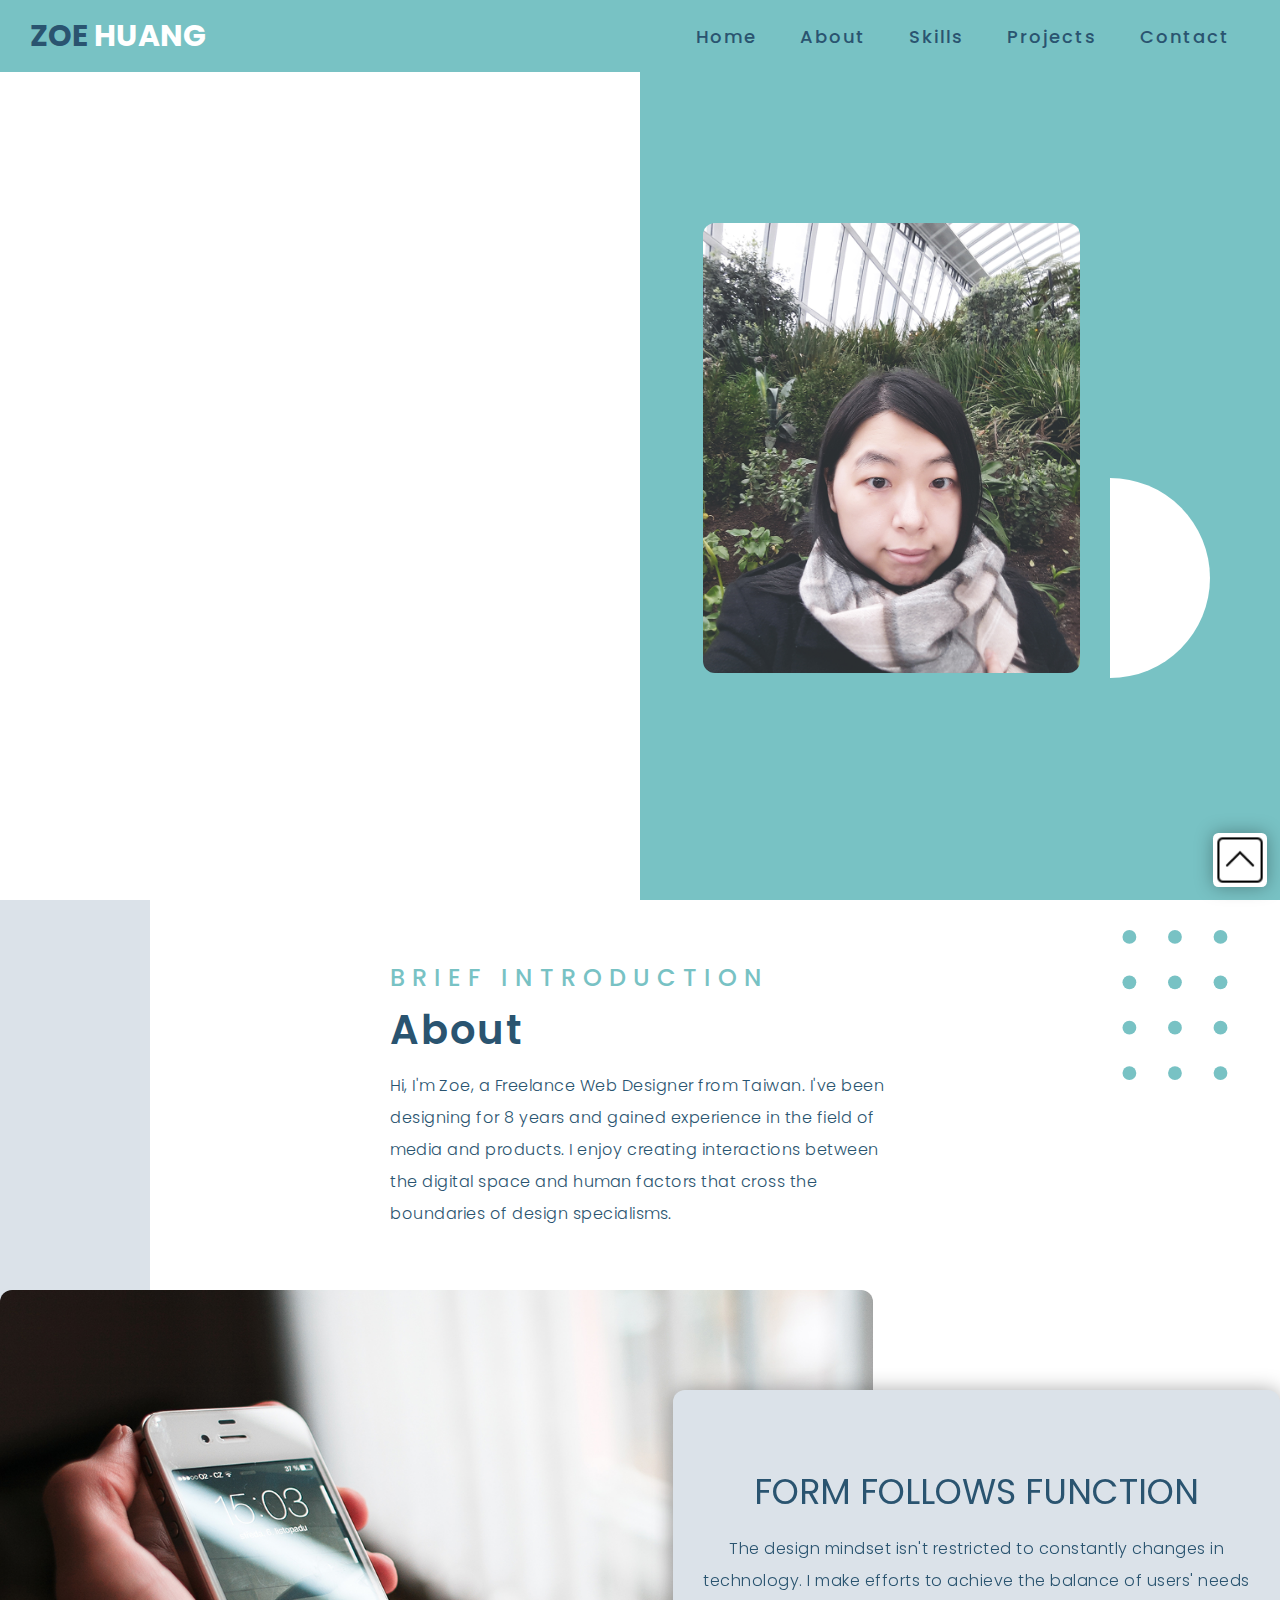
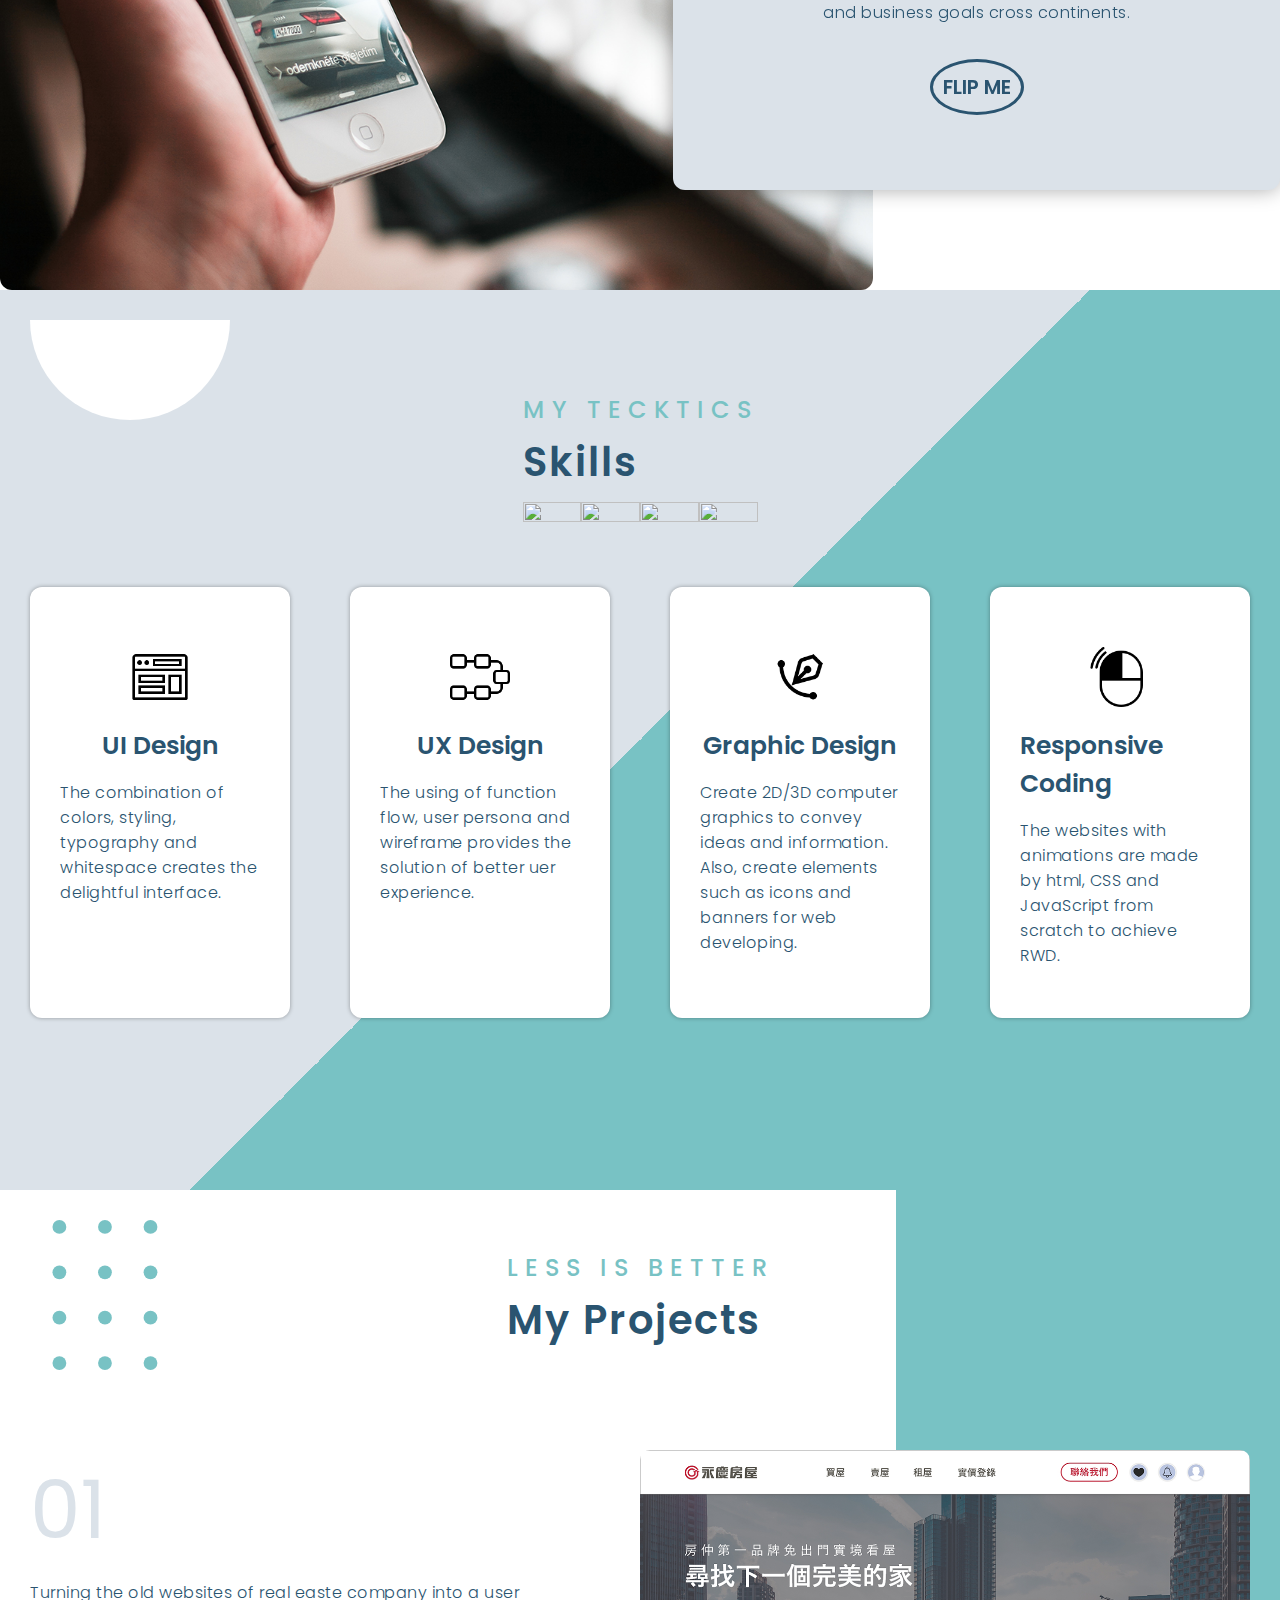
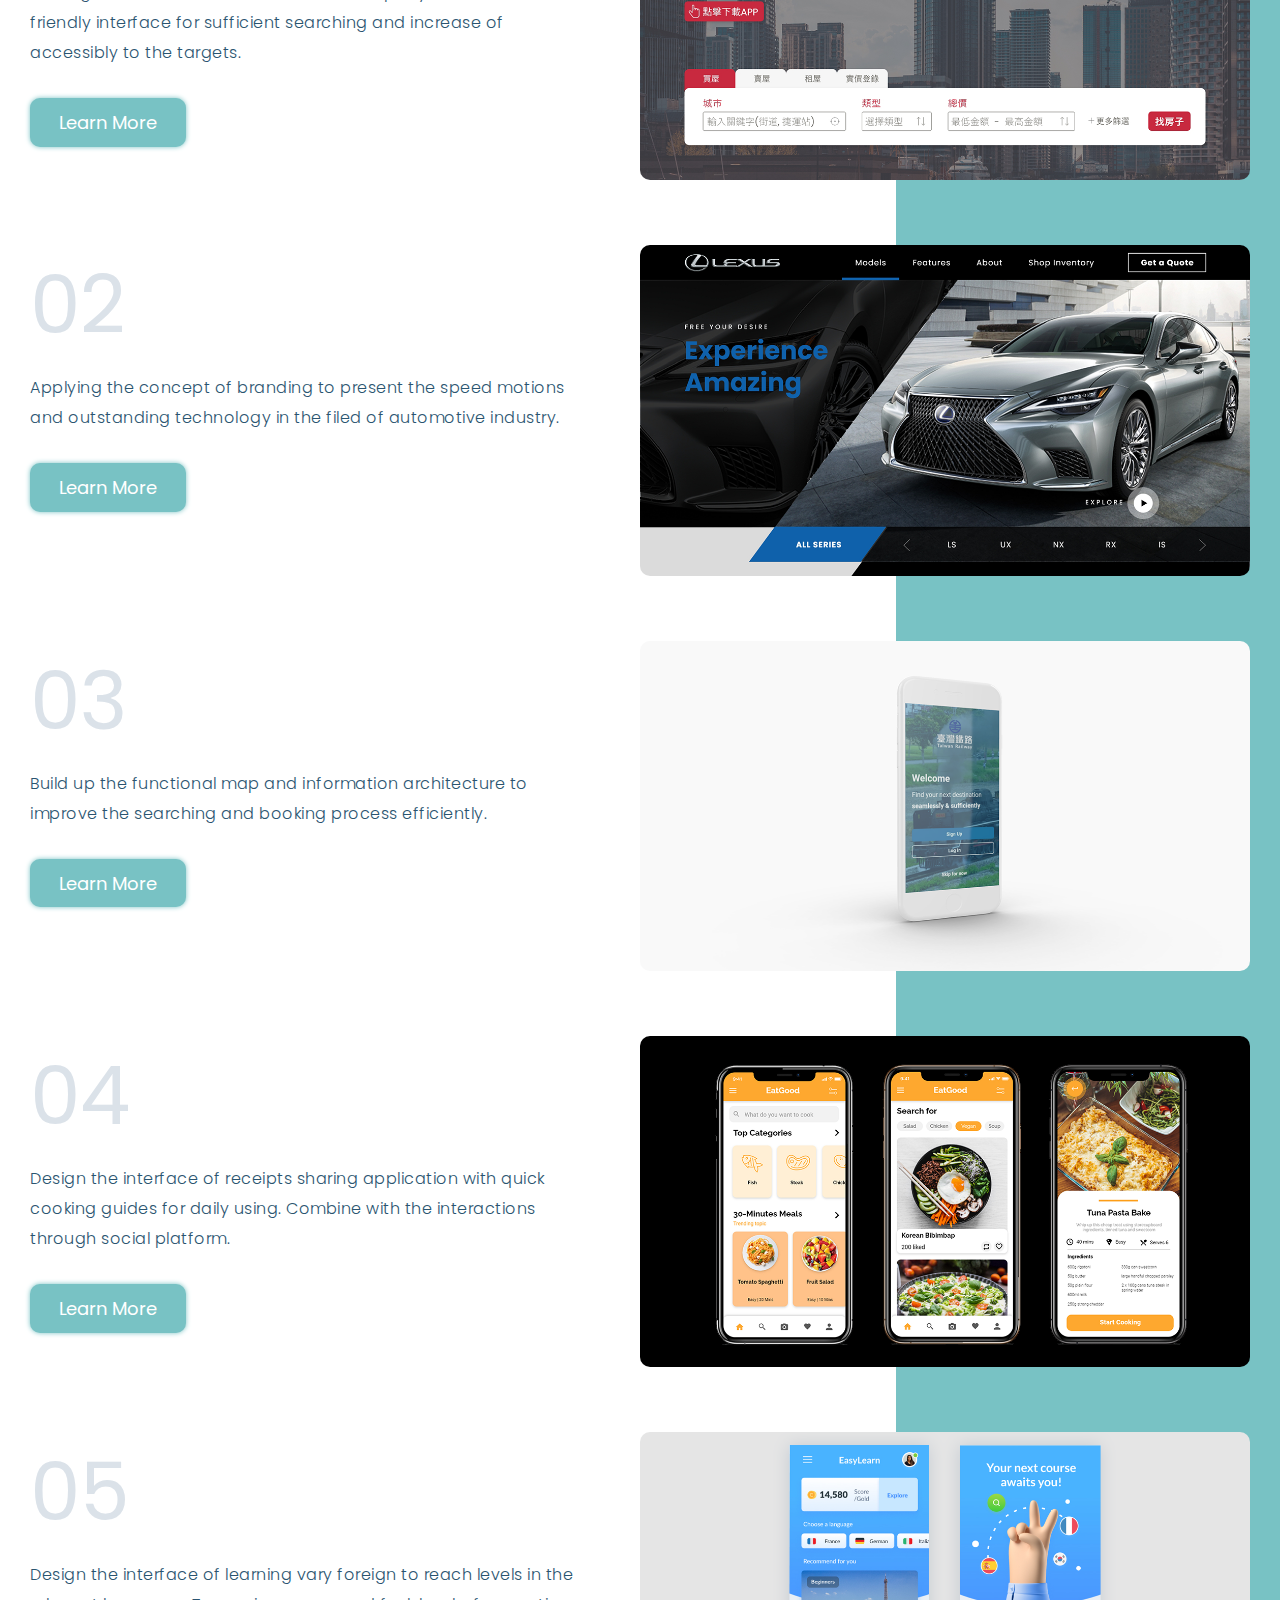
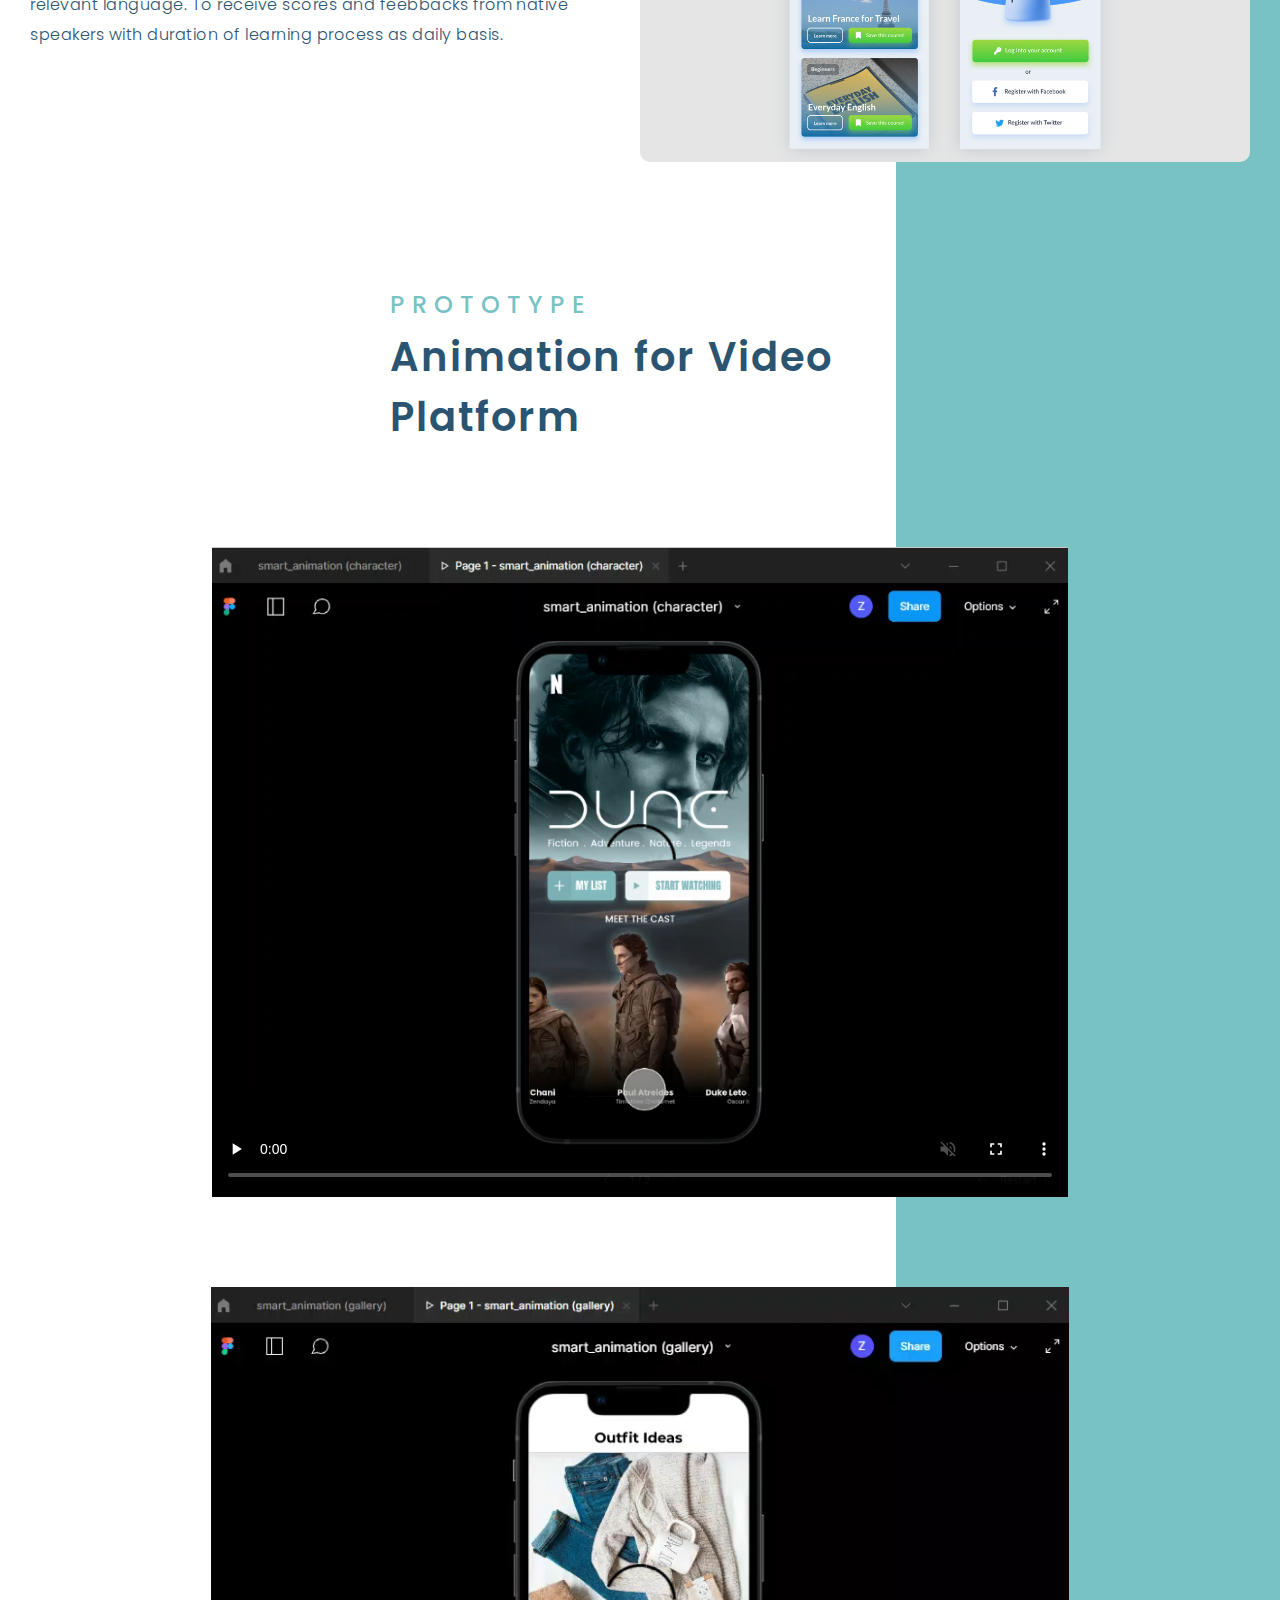
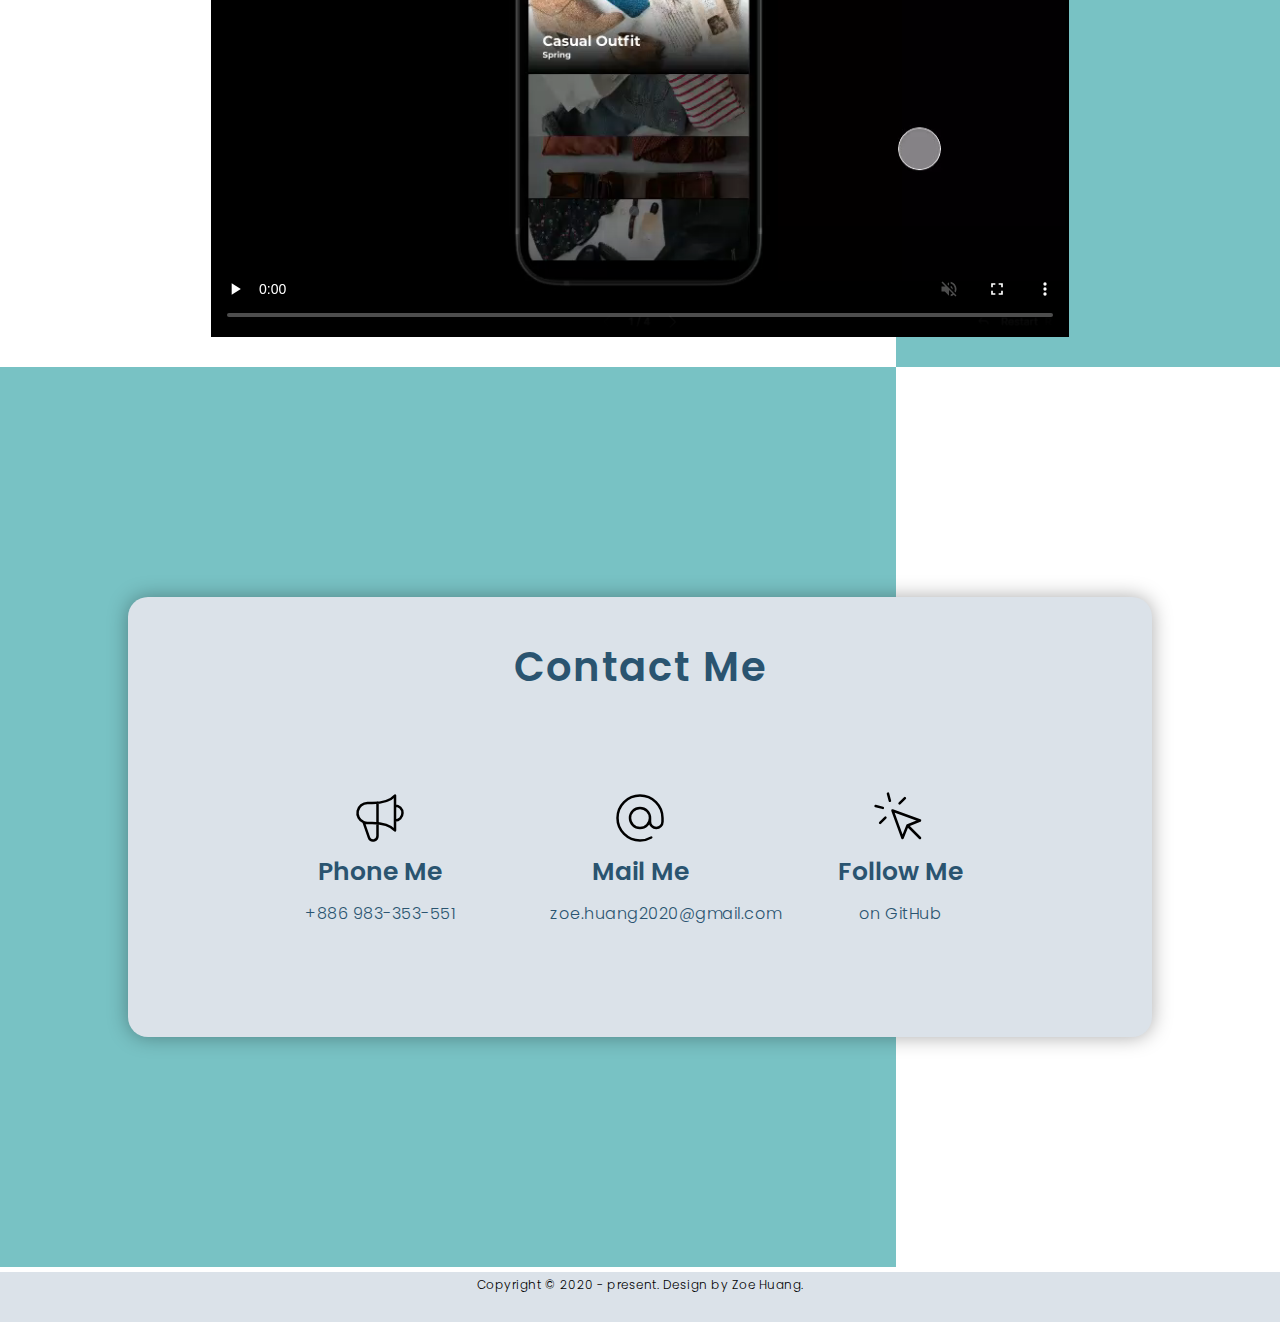
==== commit 64605706: "Add files via upload" ====
--- a/index.html
+++ b/index.html
@@ -257,6 +257,13 @@
                         a <a href="video.mp4">link to the video</a> instead.</p>
                 </video>
             </div>
+            <div class="project-bottom">
+                <video class="video_content" controls autoplay loop muted height="650">
+                    <source src="image/video2.webm" type="video/webm">
+                    <p>Your browser doesn't support HTML5 video.Here is
+                        a <a href="video2.mp4">link to the video</a> instead.</p>
+                </video>
+            </div>
         </div>
 
     </section>
